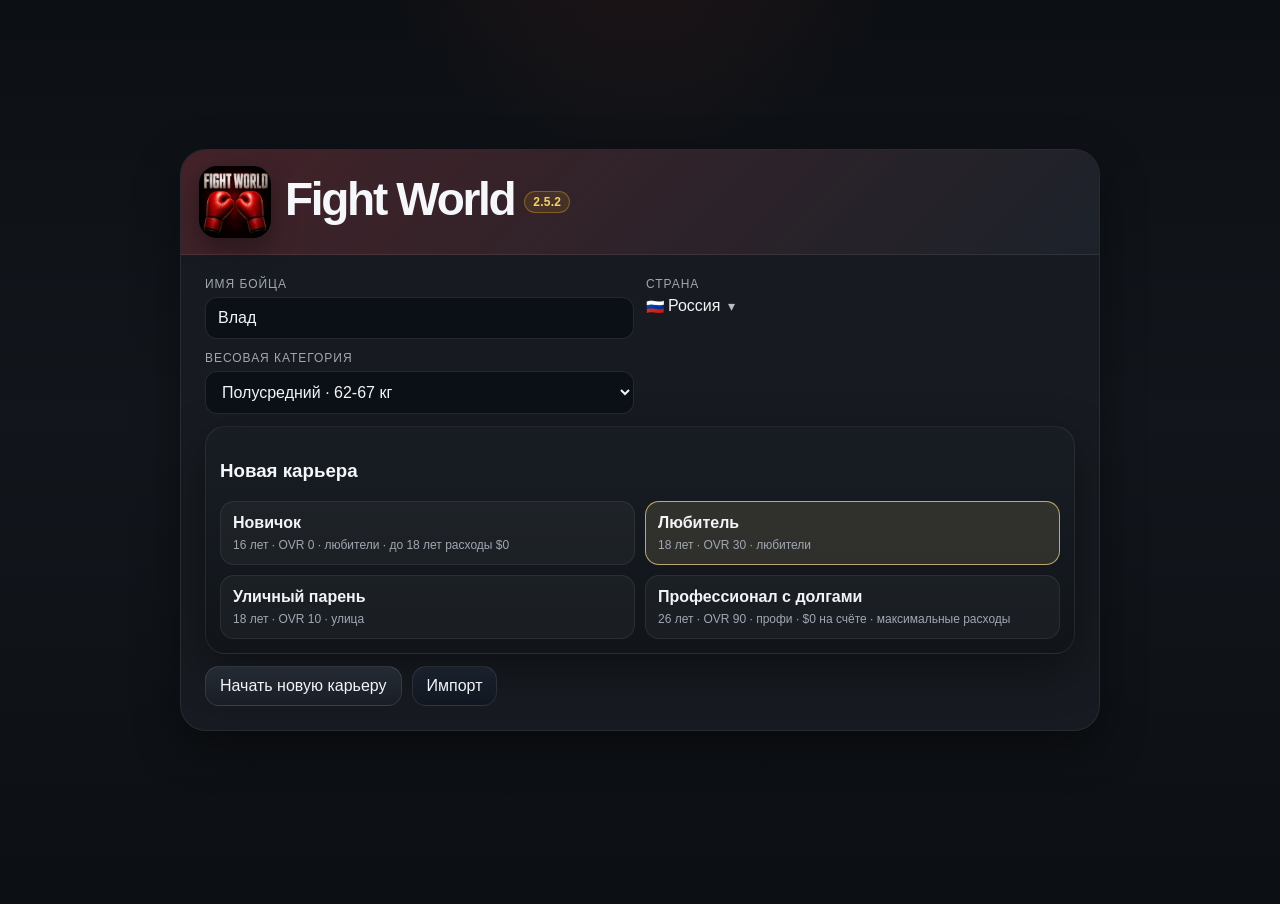
==== index.html @ 577b4380 "Fix mobile fight layout" ====
<!doctype html>
<html lang="ru">
<head>
  <meta charset="utf-8">
  <meta http-equiv="Cache-Control" content="no-store, no-cache, must-revalidate, max-age=0">
  <meta http-equiv="Pragma" content="no-cache">
  <meta http-equiv="Expires" content="0">
  <meta name="viewport" content="width=device-width,initial-scale=1">
  <meta name="theme-color" content="#0c0f13">
  <meta name="apple-mobile-web-app-capable" content="yes">
  <meta name="apple-mobile-web-app-status-bar-style" content="black-translucent">
  <meta name="apple-mobile-web-app-title" content="Fight World">
  <meta name="mobile-web-app-capable" content="yes">
  <title>Fight World</title>
  <link rel="manifest" href="manifest.webmanifest">
  <link rel="apple-touch-icon" href="assets/icons/apple-touch-icon.png">
  <link rel="icon" type="image/png" sizes="192x192" href="assets/icons/icon-192.png">
  <link rel="stylesheet" href="src/styles.css">
</head>
<body class="app-booting">
  <div id="bootSplash" class="boot-splash">
    <div class="boot-card">
      <img class="boot-logo" src="assets/icons/icon-192.png" alt="Fight World">
      <h1>Fight World</h1>
      <div class="muted small">Загрузка карьеры...</div>
    </div>
  </div>
  <main id="app" class="app-shell"></main>

  <script src="src/data/game-data.js"></script>
  <script src="src/core/utils.js"></script>
  <script src="src/core/storage.js"></script>
  <script src="src/core/state.js"></script>
  <script src="src/core/clubs.js"></script>
  <script src="src/core/titles.js"></script>
  <script src="src/core/stories.js"></script>
  <script src="src/core/matchmaking.js"></script>
  <script src="src/core/amateur.js"></script>
  <script src="src/core/world.js"></script>
  <script src="src/core/fight.js"></script>
  <script src="src/ui/render.js"></script>
  <script src="src/app.js"></script>
</body>
</html>
---- src/styles.css ----
:root {
  --bg: #0a0a0b;
  --bg-2: #101113;
  --panel: #17191c;
  --panel-2: #1f2227;
  --panel-3: #262a30;
  --line: #343942;
  --text: #f4f4f5;
  --muted: #9ca3af;
  --red: #cf2525;
  --red-dark: #9f1d1d;
  --gold: #d6a019;
  --green: #20a05a;
  --blue: #3b82f6;
  --shadow: 0 16px 36px rgba(0, 0, 0, 0.34);
  --radius: 16px;
  --radius-lg: 24px;
}

* { box-sizing: border-box; }

html, body {
  min-height: 100%;
  margin: 0;
  padding: 0;
  background: var(--bg);
  color: var(--text);
  font-family: Inter, Arial, Helvetica, sans-serif;
}

body {
  background:
    linear-gradient(180deg, rgba(207, 37, 37, 0.08), transparent 250px),
    radial-gradient(circle at 80% 0%, rgba(214, 160, 25, 0.08), transparent 300px),
    var(--bg);
}

button, input, select { font: inherit; }

button {
  border: 1px solid var(--line);
  background: var(--panel-2);
  color: var(--text);
  border-radius: 12px;
  padding: 10px 14px;
  cursor: pointer;
  transition: 0.14s ease;
}

button:hover {
  background: var(--panel-3);
  border-color: #4b5563;
  transform: translateY(-1px);
}

button.primary {
  background: var(--red);
  border-color: #ef4444;
  color: #fff;
}

button.primary:hover { background: var(--red-dark); }

button.danger {
  background: #3a1717;
  border-color: #692323;
  color: #ffd7d7;
}

button.small-btn {
  padding: 7px 10px;
  font-size: 13px;
  border-radius: 999px;
}

button.active {
  background: var(--red);
  border-color: #ef4444;
  color: #fff;
}

input, select {
  width: 100%;
  border: 1px solid var(--line);
  background: #101214;
  color: var(--text);
  border-radius: 12px;
  padding: 11px 12px;
  outline: none;
}

input:focus, select:focus {
  border-color: rgba(239, 68, 68, 0.72);
  box-shadow: 0 0 0 3px rgba(207, 37, 37, 0.16);
}

.app-shell {
  width: min(1260px, calc(100% - 28px));
  margin: 0 auto;
  padding: 22px 0 36px;
}

.topbar {
  display: flex;
  align-items: center;
  justify-content: space-between;
  gap: 16px;
  margin-bottom: 18px;
}

.brand {
  display: flex;
  align-items: center;
  gap: 14px;
}

.logo {
  width: 54px;
  height: 54px;
  display: grid;
  place-items: center;
  border-radius: 15px;
  background: linear-gradient(135deg, #cf2525, #7f1d1d);
  box-shadow: var(--shadow);
  font-size: 22px;
  font-weight: 900;
  color: #fff;
  letter-spacing: -0.05em;
}

.brand h1 {
  margin: 0;
  font-size: clamp(25px, 3.5vw, 36px);
  letter-spacing: -0.04em;
}

.brand p {
  margin: 4px 0 0;
  color: var(--muted);
  font-size: 13px;
}

.toolbar {
  display: flex;
  align-items: center;
  gap: 10px;
  flex-wrap: wrap;
}

.layout {
  display: grid;
  grid-template-columns: 340px 1fr;
  gap: 18px;
}

.panel {
  background: var(--panel);
  border: 1px solid var(--line);
  border-radius: var(--radius-lg);
  box-shadow: var(--shadow);
  padding: 18px;
}

.panel h2, .panel h3 {
  margin: 0 0 12px;
  letter-spacing: -0.02em;
}

.stack {
  display: flex;
  flex-direction: column;
  gap: 12px;
}

.row {
  display: flex;
  align-items: center;
  gap: 10px;
  flex-wrap: wrap;
}

.grid {
  display: grid;
  gap: 12px;
}

.grid.two { grid-template-columns: repeat(2, minmax(0, 1fr)); }
.grid.three { grid-template-columns: repeat(3, minmax(0, 1fr)); }

.label {
  color: var(--muted);
  font-size: 12px;
  text-transform: uppercase;
  letter-spacing: 0.08em;
  margin-bottom: 6px;
}

.muted { color: var(--muted); }
.small { font-size: 13px; }

.stat-card {
  background: var(--panel-2);
  border: 1px solid var(--line);
  border-radius: var(--radius);
  padding: 14px;
}

.stat-card .value {
  font-size: 24px;
  font-weight: 900;
  letter-spacing: -0.04em;
  margin-top: 4px;
}

.skills {
  background: var(--panel-2);
  border: 1px solid var(--line);
  border-radius: var(--radius);
  padding: 14px;
}

.skill-row {
  display: flex;
  justify-content: space-between;
  gap: 12px;
  padding: 6px 0;
  border-bottom: 1px solid rgba(255, 255, 255, 0.07);
}

.skill-row:last-child { border-bottom: 0; }

.tabs {
  display: flex;
  gap: 8px;
  flex-wrap: wrap;
  margin-bottom: 14px;
}

.feed {
  background: #111315;
  border: 1px solid var(--line);
  border-radius: var(--radius);
  padding: 13px 14px;
  line-height: 1.55;
  margin-bottom: 14px;
}

.content-card {
  background: var(--panel-2);
  border: 1px solid var(--line);
  border-radius: var(--radius);
  padding: 14px;
}

.offer-list, .people-list, .ranking-list {
  display: flex;
  flex-direction: column;
  gap: 12px;
}

.offer {
  display: grid;
  grid-template-columns: 1fr auto;
  gap: 14px;
  align-items: center;
  background: var(--panel-3);
  border: 1px solid var(--line);
  border-radius: var(--radius);
  padding: 14px;
}

.offer-title {
  font-size: 18px;
  font-weight: 900;
  letter-spacing: -0.02em;
  margin-bottom: 4px;
}

.pills {
  display: flex;
  gap: 8px;
  flex-wrap: wrap;
  margin-top: 9px;
}

.pill {
  display: inline-flex;
  align-items: center;
  gap: 6px;
  border: 1px solid #3a4049;
  background: #242931;
  color: #dbe0e7;
  padding: 5px 9px;
  border-radius: 999px;
  font-size: 12px;
  white-space: nowrap;
}

.pill.red {
  background: rgba(207, 37, 37, 0.13);
  border-color: rgba(239, 68, 68, 0.34);
  color: #ffb4b4;
}

.pill.gold {
  background: rgba(214, 160, 25, 0.13);
  border-color: rgba(214, 160, 25, 0.34);
  color: #f3d98d;
}

.pill.green {
  background: rgba(32, 160, 90, 0.13);
  border-color: rgba(32, 160, 90, 0.34);
  color: #a7f3d0;
}

.pill.blue {
  background: rgba(59, 130, 246, 0.13);
  border-color: rgba(59, 130, 246, 0.34);
  color: #bfdbfe;
}

.split-row {
  display: flex;
  justify-content: space-between;
  gap: 12px;
  padding: 12px 0;
  border-bottom: 1px solid var(--line);
}

.split-row:first-child { padding-top: 0; }
.split-row:last-child { border-bottom: 0; padding-bottom: 0; }

.name-line {
  font-weight: 800;
  margin-bottom: 4px;
}

.filters {
  display: flex;
  flex-direction: column;
  gap: 10px;
  margin-bottom: 14px;
}

.filter-group {
  display: flex;
  align-items: center;
  gap: 8px;
  flex-wrap: wrap;
}

.filter-title {
  color: var(--muted);
  font-size: 12px;
  text-transform: uppercase;
  letter-spacing: 0.08em;
  margin-right: 4px;
}

.start-screen {
  min-height: calc(100vh - 48px);
  display: grid;
  place-items: center;
}

.start-card {
  width: min(920px, 100%);
  background: var(--panel);
  border: 1px solid var(--line);
  border-radius: 26px;
  box-shadow: var(--shadow);
  overflow: hidden;
}

.start-head {
  background:
    linear-gradient(135deg, rgba(207, 37, 37, 0.22), transparent),
    var(--panel-2);
  border-bottom: 1px solid var(--line);
  padding: 24px;
}

.start-head h1 {
  margin: 0;
  font-size: clamp(30px, 5vw, 46px);
  letter-spacing: -0.05em;
}

.start-head p {
  margin: 10px 0 0;
  color: var(--muted);
  line-height: 1.6;
  max-width: 720px;
}

.ring-line {
  height: 4px;
  width: 100%;
  margin-top: 16px;
  border-radius: 999px;
  background: linear-gradient(90deg, var(--red), var(--gold), var(--red));
}

.start-body { padding: 22px 24px 24px; }

.footer-note {
  color: var(--muted);
  font-size: 12px;
  line-height: 1.6;
  margin-top: 12px;
}

.modal-backdrop {
  position: fixed;
  inset: 0;
  background: rgba(0, 0, 0, 0.66);
  display: grid;
  place-items: center;
  z-index: 20;
  padding: 18px;
}

.modal {
  width: min(720px, 100%);
  max-height: calc(100vh - 36px);
  overflow: auto;
  background: var(--panel);
  border: 1px solid var(--line);
  border-radius: 24px;
  box-shadow: 0 24px 70px rgba(0, 0, 0, 0.55);
}

.modal-head {
  background: var(--panel-2);
  border-bottom: 1px solid var(--line);
  padding: 18px;
}

.modal-head h2 {
  margin: 0;
  letter-spacing: -0.03em;
}

.modal-body { padding: 18px; }

.modal-actions {
  display: flex;
  justify-content: flex-end;
  gap: 10px;
  padding: 0 18px 18px;
}

.big-result {
  font-size: 30px;
  font-weight: 900;
  letter-spacing: -0.04em;
  margin-bottom: 10px;
}

.big-result.win { color: #86efac; }
.big-result.loss { color: #fca5a5; }
.big-result.draw { color: #f3d98d; }

@media (max-width: 920px) {
  .layout { grid-template-columns: 1fr; }
  .offer { grid-template-columns: 1fr; }
  .topbar { align-items: flex-start; flex-direction: column; }
  .toolbar { width: 100%; }
}

@media (max-width: 560px) {
  .grid.two, .grid.three { grid-template-columns: 1fr; }
  .app-shell { width: min(100% - 18px, 1260px); padding-top: 12px; }
  .brand { align-items: flex-start; }
  .logo { width: 46px; height: 46px; font-size: 18px; }
}


.modal textarea {
  font-family: Consolas, "Courier New", monospace;
  resize: vertical;
}


/* 1.4.2 mobile pass */
html, body { max-width: 100%; overflow-x: hidden; }
* { box-sizing: border-box; }
button, input, select { max-width: 100%; }
@media (max-width: 760px) {
  body { margin: 0; padding: 0; }
  .topbar { position: static; padding: 10px; gap: 8px; flex-direction: column; align-items: stretch; }
  .topbar .toolbar { display: grid; grid-template-columns: 1fr 1fr; gap: 8px; }
  .layout { display: block; padding: 8px; width: 100%; }
  .panel, aside.panel { width: 100%; margin: 0 0 8px 0; padding: 10px; border-radius: 14px; }
  aside.panel .skills { display: none; }
  .grid, .grid.two, .grid.three { display: grid; grid-template-columns: 1fr !important; gap: 8px; }
  .content-card, .stat-card, .offer { padding: 10px; border-radius: 12px; max-width: 100%; }
  .tabs { display: flex; gap: 6px; overflow-x: auto; padding-bottom: 6px; scrollbar-width: thin; }
  .tabs button { flex: 0 0 auto; padding: 8px 10px; font-size: 13px; }
  .split-row { align-items: flex-start; gap: 8px; overflow-wrap: anywhere; }
  .split-row > span:last-child, .split-row > strong:last-child { text-align: right; max-width: 50%; overflow-wrap: anywhere; }
  .row, .filters, .pills { gap: 6px; flex-wrap: wrap; }
  .small-btn, button { min-height: 34px; }
  .offer-list { gap: 8px; }
  .offer { display: block; }
  .offer .primary { width: 100%; margin-top: 8px; }
  .modal-backdrop { padding: 8px; align-items: flex-start; overflow-y: auto; }
  .modal { width: 100%; max-width: 100%; max-height: calc(100vh - 16px); overflow-y: auto; border-radius: 14px; }
  .modal-body { padding: 10px; }
  .modal-head, .modal-actions { padding: 10px; }
  .brand h1 { font-size: 20px; }
  .value { font-size: 22px; }
  .ranking-list .split-row, .tournament-row { display: block; }
  .ranking-list .split-row > span, .tournament-row > span { display: block; margin-top: 8px; max-width: 100%; text-align: left; }
}

.club-level-line { display:flex; flex-wrap:nowrap; gap:6px; overflow-x:auto; padding-bottom:4px; }
.club-level-line .small-btn { flex:0 0 auto; padding:7px 9px; white-space:nowrap; }
@media (max-width: 700px) {
  .club-level-line { margin-left:-2px; margin-right:-2px; }
  .club-level-line .small-btn { font-size:12px; padding:7px 8px; }
}


/* 1.4.4 compact mobile shell */
.compact-topbar {
  align-items: stretch;
  padding: 8px 10px;
  border: 1px solid var(--line);
  border-radius: 14px;
  background: rgba(23,25,28,0.95);
  margin-bottom: 10px;
}

.compact-line {
  flex: 1;
  min-width: 0;
  white-space: nowrap;
  overflow: hidden;
  text-overflow: ellipsis;
  color: var(--text);
  font-size: 13px;
  line-height: 34px;
}

.compact-toolbar {
  display: flex;
  flex-wrap: nowrap;
  gap: 6px;
}

.compact-toolbar button {
  white-space: nowrap;
  padding: 8px 10px;
}

.single-layout {
  grid-template-columns: 1fr !important;
}

.club-filter-row {
  display: flex;
  gap: 6px;
  flex-wrap: nowrap;
  overflow-x: auto;
  padding: 8px 0;
}

.mobile-toggle {
  display: none;
  float: right;
  margin-left: 8px;
  padding: 4px 8px;
}

@media (max-width: 720px) {
  .app-shell {
    width: 100%;
    padding: 6px 6px 20px;
  }

  .topbar.compact-topbar {
    position: sticky;
    top: 0;
    z-index: 15;
    display: block;
    border-radius: 10px;
  }

  .compact-line {
    display: block;
    line-height: 22px;
    font-size: 12px;
    margin-bottom: 6px;
  }

  .compact-toolbar {
    display: grid;
    grid-template-columns: 1fr 1fr 1fr;
  }

  .compact-toolbar button {
    padding: 7px 4px;
    font-size: 12px;
    border-radius: 9px;
  }

  .layout, .single-layout {
    display: block !important;
  }

  .panel {
    padding: 8px;
    border-radius: 10px;
  }

  .tabs {
    gap: 5px;
    overflow-x: auto;
    flex-wrap: nowrap;
    padding-bottom: 5px;
  }

  .tabs button {
    flex: 0 0 auto;
    padding: 7px 9px;
    font-size: 12px;
  }

  .feed {
    padding: 7px 9px;
    font-size: 12px;
    margin: 8px 0;
  }

  .grid.two, .grid.three, .grid {
    grid-template-columns: 1fr !important;
    gap: 8px;
  }

  .content-card {
    padding: 9px;
    border-radius: 10px;
    margin-bottom: 8px;
  }

  .content-card h3 {
    font-size: 15px;
    margin: 0;
  }

  .mobile-toggle {
    display: inline-block;
  }

  .content-card.mobile-collapsed > :not(h3) {
    display: none !important;
  }

  .split-row {
    gap: 8px;
    align-items: flex-start;
  }

  .split-row > span, .split-row > strong, .muted.small {
    min-width: 0;
    overflow-wrap: anywhere;
  }

  .offer {
    display: block;
    padding: 10px;
  }

  .offer .primary {
    width: 100%;
    margin-top: 8px;
  }

  .pills, .row {
    gap: 5px;
  }

  .pill, button.small-btn {
    font-size: 11px;
    padding: 5px 7px;
  }

  .modal {
    width: calc(100vw - 12px);
    max-width: calc(100vw - 12px);
    max-height: calc(100vh - 20px);
    overflow-y: auto;
    border-radius: 12px;
  }

  .modal-body {
    padding: 10px;
  }

  body {
    overflow-x: hidden;
  }
}


.top-pills {
  display: flex;
  flex-wrap: wrap;
  gap: 6px;
  align-items: center;
  min-width: 0;
  flex: 1;
}

@media (max-width: 720px) {
  .top-pills {
    flex-wrap: nowrap;
    overflow-x: auto;
    padding-bottom: 4px;
  }

  .top-pills .pill {
    flex: 0 0 auto;
  }
}

/* 1.8.1 interactive ring fight */
.fight-modal {
  max-width: 980px;
}

.fight-layout {
  display: grid;
  grid-template-columns: minmax(280px, 390px) 1fr;
  gap: 16px;
  align-items: start;
}

.ring-grid {
  display: grid;
  grid-template-columns: repeat(5, 1fr);
  gap: 6px;
  padding: 12px;
  border: 1px solid var(--line);
  border-radius: 16px;
  background: radial-gradient(circle at center, rgba(160,110,45,.18), rgba(20,22,26,.95));
}

.ring-cell {
  aspect-ratio: 1 / 1;
  border: 1px solid rgba(255,255,255,.10);
  border-radius: 12px;
  display: grid;
  place-items: center;
  font-size: 11px;
  color: var(--muted);
  background: rgba(255,255,255,.03);
}

.player-cell,
.opponent-cell {
  border-radius: 999px;
  font-weight: 800;
  color: #fff;
}

.player-cell {
  background: rgba(57, 160, 255, .78);
  box-shadow: 0 0 0 3px rgba(57,160,255,.18);
}

.opponent-cell {
  background: rgba(230, 61, 61, .80);
  box-shadow: 0 0 0 3px rgba(230,61,61,.18);
}

.fight-controls {
  display: grid;
  grid-template-columns: repeat(2, minmax(0, 1fr));
  gap: 8px;
  margin-top: 12px;
}

.move-pad {
  grid-column: 1 / -1;
  display: grid;
  grid-template-columns: repeat(4, minmax(0, 1fr));
  gap: 8px;
}

.fight-meter {
  display: grid;
  grid-template-columns: 70px 1fr 72px;
  gap: 8px;
  align-items: center;
  margin: 7px 0;
  font-size: 12px;
}

.fight-meter div {
  height: 9px;
  border-radius: 999px;
  overflow: hidden;
  background: rgba(255,255,255,.08);
}

.fight-meter i {
  display: block;
  height: 100%;
  border-radius: 999px;
  background: linear-gradient(90deg, #e23d3d, #f0b24a);
}

.fight-log {
  max-height: 260px;
  overflow-y: auto;
  margin-top: 12px;
  padding: 10px;
  border: 1px solid var(--line);
  border-radius: 12px;
  background: rgba(0,0,0,.18);
  font-size: 12px;
  line-height: 1.45;
}

@media (max-width: 720px) {
  .fight-layout {
    grid-template-columns: 1fr;
  }

  .fight-controls {
    grid-template-columns: 1fr;
  }

  .move-pad {
    grid-template-columns: repeat(4, 1fr);
  }

  .fight-meter {
    grid-template-columns: 62px 1fr 58px;
  }
}


/* 1.8.2 ring combat hotfix */
.compact-offers {
  display: grid;
  gap: 6px;
}

.compact-offer {
  display: flex;
  align-items: center;
  justify-content: space-between;
  gap: 8px;
  padding: 7px 9px;
  min-height: 38px;
}

.compact-fight-info {
  display: flex;
  align-items: center;
  flex-wrap: wrap;
  gap: 5px;
  min-width: 0;
}

.compact-fight-info .pill,
.compact-fight-info .small-btn {
  padding: 4px 7px;
  font-size: 12px;
}

.fight-window-body {
  background: #070708;
  overflow-x: hidden;
}

.detached-fight {
  width: min(1120px, calc(100vw - 18px));
  max-width: min(1120px, calc(100vw - 18px));
  margin: 8px auto;
}

.ring-grid {
  background:
    linear-gradient(rgba(10, 10, 11, 0.16), rgba(10, 10, 11, 0.16)),
    url("../ring_top_view.png") center/cover no-repeat;
  border: 2px solid rgba(214, 160, 25, 0.35);
  box-shadow: inset 0 0 0 999px rgba(0,0,0,0.14);
}

.fight-controls button small {
  display: block;
  margin-top: 4px;
  color: var(--muted);
  font-size: 10px;
  line-height: 1.15;
}

.fight-controls button:disabled {
  opacity: 0.42;
  cursor: not-allowed;
  transform: none;
}

.big-result.win {
  color: #22c55e;
  border-color: rgba(34, 197, 94, 0.4);
  background: rgba(34, 197, 94, 0.09);
}

@media (max-width: 720px) {
  .compact-offer {
    display: block;
  }
  .compact-offer > button {
    width: 100%;
    margin-top: 6px;
  }
}


/* 1.8.3 fullscreen ring UI */
.fight-fullscreen-backdrop {
  position: fixed;
  inset: 0;
  z-index: 9999;
  align-items: stretch;
  justify-content: center;
  padding: 10px;
  background: rgba(0, 0, 0, 0.92);
}

.fight-fullscreen-modal {
  width: min(1220px, calc(100vw - 20px));
  max-width: min(1220px, calc(100vw - 20px));
  height: calc(100vh - 20px);
  max-height: calc(100vh - 20px);
  margin: 0 auto;
  overflow-y: auto;
  border-radius: 16px;
}

.hp-meter i {
  background: var(--red) !important;
}

.stamina-meter i {
  background: var(--blue) !important;
}

.punch-action-btn {
  position: relative;
  min-height: 64px;
  padding: 17px 10px 14px;
  overflow: hidden;
}

.punch-action-btn .punch-title {
  display: block;
  text-align: center;
  font-weight: 800;
  line-height: 1.1;
}

.punch-damage,
.punch-chance,
.punch-stamina {
  position: absolute;
  font-size: 12px;
  font-weight: 900;
  line-height: 1;
}

.punch-damage {
  top: 6px;
  left: 7px;
  color: var(--red);
}

.punch-chance {
  top: 6px;
  right: 7px;
  color: var(--gold);
}

.punch-stamina {
  bottom: 6px;
  left: 7px;
  color: var(--blue);
}

.fight-controls button small {
  display: none !important;
}

@media (max-width: 720px) {
  .fight-fullscreen-backdrop {
    padding: 4px;
  }

  .fight-fullscreen-modal {
    width: calc(100vw - 8px);
    height: calc(100vh - 8px);
    max-height: calc(100vh - 8px);
    border-radius: 10px;
  }

  .punch-action-btn {
    min-height: 58px;
  }
}


/* 1.8.5 mobile compact pass */
.mobile-toggle {
  display: none !important;
}

.content-card.mobile-collapsed > :not(h3) {
  display: block !important;
}

@media (max-width: 720px) {
  html, body {
    overflow-x: hidden !important;
  }

  .app-shell {
    width: 100%;
    max-width: 100vw;
    padding: 4px 4px 12px;
  }

  .topbar.compact-topbar {
    position: sticky;
    top: 0;
    z-index: 30;
    display: grid;
    grid-template-columns: 1fr;
    gap: 4px;
    padding: 5px;
    margin-bottom: 5px;
    border-radius: 9px;
  }

  .top-pills {
    display: flex !important;
    flex-wrap: wrap !important;
    overflow: visible !important;
    gap: 3px;
    padding: 0;
  }

  .top-pills .pill {
    flex: 0 1 auto !important;
    font-size: 10px;
    line-height: 1;
    padding: 4px 5px;
    border-radius: 999px;
    max-width: 46vw;
    overflow: hidden;
    text-overflow: ellipsis;
    white-space: nowrap;
  }

  .compact-toolbar {
    display: grid;
    grid-template-columns: repeat(3, 1fr);
    gap: 3px;
  }

  .compact-toolbar button {
    min-width: 0;
    padding: 6px 3px;
    font-size: 10px;
    border-radius: 8px;
  }

  .panel {
    padding: 5px;
    border-radius: 9px;
  }

  .tabs {
    display: grid;
    grid-template-columns: repeat(4, minmax(0, 1fr));
    gap: 3px;
    overflow: visible;
    padding: 0;
    margin-bottom: 5px;
  }

  .tabs button {
    min-width: 0;
    padding: 6px 2px;
    font-size: 10px;
    border-radius: 8px;
    white-space: nowrap;
    overflow: hidden;
    text-overflow: ellipsis;
  }

  .feed {
    padding: 5px 6px;
    font-size: 10px;
    margin: 5px 0;
    border-radius: 8px;
  }

  .grid,
  .grid.two,
  .grid.three {
    display: grid;
    grid-template-columns: 1fr !important;
    gap: 5px;
  }

  .content-card,
  .stat-card {
    padding: 6px;
    margin-bottom: 5px;
    border-radius: 9px;
  }

  .content-card h3,
  .stat-card h3 {
    font-size: 13px;
    margin: 0 0 5px;
  }

  .split-row {
    gap: 5px;
    padding: 4px 0;
    font-size: 11px;
  }

  .muted.small,
  .label {
    font-size: 10px;
  }

  .pills,
  .row,
  .club-filter-row {
    gap: 3px;
    flex-wrap: wrap;
    overflow: visible;
  }

  .pill,
  button.small-btn {
    font-size: 10px;
    padding: 4px 5px;
    border-radius: 999px;
  }

  .compact-offer {
    display: grid;
    grid-template-columns: 1fr auto;
    align-items: center;
    gap: 4px;
    min-height: 0;
    padding: 5px;
  }

  .compact-fight-info {
    gap: 3px;
  }

  .compact-fight-info .pill,
  .compact-fight-info .small-btn {
    font-size: 9px;
    padding: 3px 4px;
  }

  .compact-offer > button {
    width: auto;
    margin: 0;
    padding: 6px 7px;
    font-size: 10px;
  }

  .modal {
    width: calc(100vw - 8px);
    max-width: calc(100vw - 8px);
    max-height: calc(100vh - 8px);
    border-radius: 10px;
  }

  .modal-body {
    padding: 6px;
  }

  .fight-fullscreen-backdrop {
    padding: 3px;
  }

  .fight-fullscreen-modal {
    width: calc(100vw - 6px);
    height: calc(100vh - 6px);
    max-height: calc(100vh - 6px);
    border-radius: 8px;
  }

  .fight-layout {
    display: grid;
    grid-template-columns: 1fr;
    gap: 6px;
  }

  .ring-grid {
    gap: 3px;
    padding: 5px;
    border-radius: 10px;
  }

  .ring-cell {
    border-radius: 7px;
    font-size: 9px;
  }

  .fight-controls {
    gap: 4px;
    grid-template-columns: repeat(2, minmax(0, 1fr));
  }

  .punch-action-btn {
    min-height: 48px;
    padding: 14px 6px 11px;
  }

  .punch-action-btn .punch-title {
    font-size: 10px;
  }

  .punch-damage,
  .punch-chance,
  .punch-stamina {
    font-size: 10px;
  }

  .fight-side h3 {
    font-size: 12px;
    margin: 4px 0;
  }

  .fight-meter {
    grid-template-columns: 52px 1fr 36px;
    gap: 4px;
    font-size: 10px;
  }

  .fight-log {
    max-height: 105px;
    font-size: 10px;
    padding: 5px;
  }
}


/* 1.8.6 favorites and overlay fixes */
.modal-backdrop {
  z-index: 12000 !important;
}

.fight-fullscreen-backdrop {
  z-index: 13000 !important;
}

.topbar.compact-topbar {
  z-index: 5;
}

.favorite-btn {
  border-color: rgba(243, 217, 141, 0.35);
}

.favorite-btn.active {
  color: #f3d98d;
  background: rgba(243, 217, 141, 0.12);
  border-color: rgba(243, 217, 141, 0.55);
}

.favorites-card {
  border-color: rgba(243, 217, 141, 0.22);
}

.favorite-list {
  display: grid;
  gap: 4px;
}

.favorite-row {
  padding: 5px 0;
}

.ring-grid {
  background-image:
    linear-gradient(rgba(8, 8, 10, 0.06), rgba(8, 8, 10, 0.06)),
    url("../ring_top_view.png"),
    url("ring_top_view.png") !important;
  background-position: center, center, center !important;
  background-size: cover, cover, cover !important;
  background-repeat: no-repeat, no-repeat, no-repeat !important;
  background-color: #17120d;
  box-shadow: inset 0 0 0 999px rgba(0,0,0,0.05) !important;
}

.ring-cell {
  background: rgba(0, 0, 0, 0.16);
}

@media (max-width: 720px) {
  .topbar.compact-topbar {
    z-index: 5 !important;
  }

  .modal-backdrop {
    z-index: 12000 !important;
  }

  .fight-fullscreen-backdrop {
    z-index: 13000 !important;
  }

  .favorites-card {
    padding: 5px;
  }

  .favorite-row {
    display: grid;
    grid-template-columns: 1fr auto;
    align-items: center;
  }
}


/* 1.8.7 favorites tab and ring asset fix */
.favorite-tab-list {
  display: grid;
  gap: 6px;
}

.favorite-tab-row {
  border-color: rgba(243, 217, 141, 0.18);
}

.ring-grid {
  background-image:
    linear-gradient(rgba(8, 8, 10, 0.02), rgba(8, 8, 10, 0.02)),
    url("../ring_top_view.png"),
    url("../../ring_top_view.png"),
    url("ring_top_view.png") !important;
  background-position: center, center, center, center !important;
  background-size: cover, cover, cover, cover !important;
  background-repeat: no-repeat, no-repeat, no-repeat, no-repeat !important;
}


/* 1.9.4 career archetypes and pro contracts */
.archetype-grid {
  display: grid;
  grid-template-columns: repeat(2, minmax(0, 1fr));
  gap: 10px;
}

.archetype-card {
  display: grid;
  gap: 6px;
  padding: 12px;
  border: 1px solid var(--line);
  border-radius: 14px;
  background: rgba(255,255,255,0.035);
  cursor: pointer;
}

.archetype-card input {
  display: none;
}

.archetype-card:has(input:checked),
.archetype-card.selected {
  border-color: rgba(243, 217, 141, 0.55);
  background: rgba(243, 217, 141, 0.1);
}

.archetype-card strong {
  color: var(--text);
  font-size: 16px;
}

.archetype-card span {
  color: var(--muted);
  font-size: 12px;
}

@media (max-width: 720px) {
  .archetype-grid {
    grid-template-columns: 1fr;
    gap: 6px;
  }

  .archetype-card {
    padding: 8px;
    border-radius: 10px;
  }

  .archetype-card strong {
    font-size: 13px;
  }

  .archetype-card span {
    font-size: 10px;
  }
}


/* 1.9.5 path visibility / ring / archetype fixes */
.archetype-card.selected {
  border-color: var(--line) !important;
  background: rgba(255,255,255,0.035) !important;
}

.archetype-card:has(input:checked) {
  border-color: rgba(243, 217, 141, 0.72) !important;
  background: rgba(243, 217, 141, 0.12) !important;
}

.ring-grid {
  background-image:
    linear-gradient(rgba(255,255,255,0.10), rgba(255,255,255,0.10)),
    url("../ring_top_view.png"),
    url("../../ring_top_view.png"),
    url("ring_top_view.png") !important;
  background-color: #f8f8f2 !important;
  box-shadow: inset 0 0 0 999px rgba(255,255,255,0.10) !important;
  border-color: rgba(20,20,20,0.25) !important;
}

.ring-cell {
  background: rgba(255,255,255,0.24) !important;
  border-color: rgba(0,0,0,0.16) !important;
  color: #191919 !important;
}

.player-cell {
  background: #2563eb !important;
  color: #ffffff !important;
  box-shadow: 0 0 0 3px rgba(37,99,235,.25) !important;
}

.opponent-cell {
  background: #dc2626 !important;
  color: #ffffff !important;
  box-shadow: 0 0 0 3px rgba(220,38,38,.25) !important;
}


/* 2.0.0 world scale and flags */
.flag-icon {
  width: 1.18em;
  height: 0.82em;
  object-fit: cover;
  border-radius: 2px;
  border: 1px solid rgba(255,255,255,.22);
  box-shadow: 0 1px 2px rgba(0,0,0,.25);
  vertical-align: -0.12em;
  flex: 0 0 auto;
}

.country-label {
  display: inline-flex;
  align-items: center;
  gap: 0.35em;
  white-space: nowrap;
}

.flag-pill {
  display: inline-flex;
  align-items: center;
}

.country-grid {
  display: grid;
  grid-template-columns: repeat(auto-fill, minmax(170px, 1fr));
  gap: 6px;
  max-height: min(62vh, 620px);
  overflow: auto;
  padding-right: 4px;
}

.country-choice {
  display: flex;
  justify-content: space-between;
  align-items: center;
  gap: 6px;
}

.profile-actions-card .row button {
  min-width: 132px;
}

@media (max-width: 720px) {
  .country-grid {
    grid-template-columns: 1fr;
    max-height: 65vh;
  }
  .country-choice {
    font-size: 10px;
    padding: 6px 7px;
  }
  .profile-actions-card .row {
    display: grid;
    grid-template-columns: repeat(3, 1fr);
  }
  .profile-actions-card .row button {
    min-width: 0;
    width: 100%;
  }
}


/* 2.0.1 real flags / compact country dropdowns */
.flag-icon {
  width: 1.77em !important;
  height: 1.23em !important;
  border-radius: 3px;
}

.country-dropdown {
  position: relative;
  display: inline-block;
  max-width: 100%;
}

.country-summary {
  list-style: none;
  display: inline-flex !important;
  align-items: center;
  gap: 8px;
}

.country-summary::-webkit-details-marker {
  display: none;
}

.country-summary::after {
  content: "▾";
  opacity: .75;
  font-size: .85em;
}

.country-dropdown-menu {
  position: absolute;
  z-index: 20000;
  left: 0;
  top: calc(100% + 6px);
  width: min(360px, 86vw);
  max-height: 360px;
  overflow: auto;
  display: grid;
  gap: 4px;
  padding: 8px;
  border: 1px solid var(--line);
  border-radius: 14px;
  background: rgba(19, 22, 28, .98);
  box-shadow: 0 18px 50px rgba(0,0,0,.45);
}

.country-dropdown-menu .country-choice {
  justify-content: flex-start;
  width: 100%;
  text-align: left;
}

.compact-country-filter {
  overflow: visible;
}

.start-country-dropdown .country-dropdown-menu {
  width: min(420px, 88vw);
}

@media (max-width: 720px) {
  .flag-icon {
    width: 1.55em !important;
    height: 1.08em !important;
  }
  .country-dropdown-menu {
    max-height: 58vh;
  }
}


/* 2.0.3 compact UI pass */
.world-grid .content-card,
.team-card {
  min-width: 0;
}

.team-selector-row {
  display: flex;
  align-items: center;
  gap: 8px;
  flex-wrap: wrap;
}

.news-row {
  align-items: flex-start;
}

.compact-offer,
.tournament-row,
.ranking-row {
  gap: 8px;
}

.fight-preview-modal .stat-card {
  min-height: 92px;
}

@media (min-width: 980px) {
  .layout.single-layout {
    max-width: 1180px;
    margin: 0 auto;
  }

  .grid.two {
    grid-template-columns: repeat(2, minmax(0, 1fr));
    gap: 12px;
  }

  .content-card {
    padding: 14px;
  }

  .tabs {
    gap: 6px;
  }
}

@media (max-width: 720px) {
  .topbar.compact-topbar {
    position: sticky;
    top: 0;
    z-index: 80;
    padding: 8px;
  }

  .top-pills {
    display: grid;
    grid-template-columns: repeat(2, minmax(0, 1fr));
    gap: 4px;
  }

  .top-pills .pill {
    justify-content: center;
    min-width: 0;
    font-size: 10px;
    padding: 5px 6px;
  }

  .tabs {
    display: grid;
    grid-template-columns: repeat(3, minmax(0, 1fr));
    gap: 5px;
  }

  .tabs button {
    min-width: 0;
    padding: 7px 5px;
    font-size: 11px;
  }

  .panel,
  .content-card {
    padding: 10px;
    border-radius: 14px;
  }

  .grid.two,
  .world-grid {
    display: grid;
    grid-template-columns: 1fr;
    gap: 8px;
  }

  .split-row {
    gap: 8px;
    padding: 7px 0;
  }

  .compact-fight-info,
  .pills,
  .row,
  .team-selector-row {
    gap: 5px;
  }

  .compact-fight-info .pill,
  .pills .pill,
  .small-btn {
    font-size: 10px;
    padding: 5px 7px;
  }

  .modal {
    width: min(96vw, 720px);
    max-height: 92vh;
    overflow: auto;
    border-radius: 16px;
  }

  .modal-body {
    padding: 10px;
  }

  .modal-actions {
    gap: 6px;
    padding: 10px;
  }

  .country-dropdown-menu {
    max-height: 54vh;
  }
}


/* 2.0.4 availability/foreigners/performance UI polish */
.fighter-country-route {
  display: inline-flex;
  align-items: center;
  gap: 0.28em;
  white-space: nowrap;
}

.country-arrow {
  opacity: .65;
  font-size: .9em;
}

.tournament-row {
  display: grid !important;
  grid-template-columns: minmax(0, 1fr) auto;
  align-items: center;
  gap: 10px;
}

.tournament-row .name-line {
  white-space: nowrap;
  overflow: hidden;
  text-overflow: ellipsis;
}

.tournament-row .muted.small {
  white-space: nowrap;
  overflow: hidden;
  text-overflow: ellipsis;
}

.compact-notice-modal .modal-body {
  padding-bottom: 6px;
}

@media (max-width: 720px) {
  .tournament-row {
    grid-template-columns: minmax(0, 1fr) auto;
    padding: 7px 0;
  }

  .tournament-row .muted.small {
    font-size: 10px;
    max-width: 100%;
  }

  .tournament-row .small-btn,
  .tournament-row .pill {
    white-space: nowrap;
    padding: 5px 7px;
  }

  .fighter-country-route .country-label span:not(.country-arrow) {
    display: none;
  }

  .fighter-country-route {
    gap: 0.18em;
  }
}


/* 2.2.0 career systems UI */
.news-row-card {
  border-bottom: 1px solid var(--line);
  padding: 8px 0;
}

.news-row-card:last-child {
  border-bottom: 0;
}

.news-profile-row {
  margin-top: 6px;
  gap: 6px;
}

.pill.green {
  border-color: rgba(63, 185, 80, .45);
  color: #7ee787;
  background: rgba(46, 160, 67, .14);
}

@media (max-width: 720px) {
  .news-profile-row {
    display: flex;
    flex-wrap: wrap;
  }
}


/* 2.2.2 persistent save menu */
.continue-card {
  border-color: rgba(63, 185, 80, .35);
  background: linear-gradient(180deg, rgba(46, 160, 67, .12), rgba(255,255,255,.025));
  margin-bottom: 14px;
}

.continue-card .split-row {
  padding: 6px 0;
}


.inline-link-btn,
.pill-link {
  border: 1px solid rgba(255,255,255,.14);
  background: rgba(255,255,255,.05);
  color: #f5f7fb;
  border-radius: 999px;
  padding: 2px 10px;
  font: inherit;
  cursor: pointer;
}
.inline-link-btn:hover,
.pill-link:hover {
  border-color: rgba(229, 62, 62, .55);
  background: rgba(229, 62, 62, .16);
}
.inline-link-btn {
  display: inline-flex;
  align-items: center;
  margin: 0 2px;
}
.news-inline-text, .history-text {
  line-height: 1.55;
}
.topbar-brand {
  display: flex;
  align-items: center;
  justify-content: center;
}
.topbar-logo {
  width: 42px;
  height: 42px;
  border-radius: 12px;
  box-shadow: 0 8px 18px rgba(0,0,0,.32);
}
.start-logo {
  width: 72px;
  height: 72px;
  border-radius: 18px;
  box-shadow: 0 10px 26px rgba(0,0,0,.34);
}
.continue-card {
  border-color: rgba(63, 185, 80, .35);
  background: linear-gradient(180deg, rgba(46, 160, 67, .12), rgba(255,255,255,.025));
  margin-bottom: 14px;
}
@media (max-width: 760px) {
  .topbar.compact-topbar {
    grid-template-columns: 44px 1fr;
    gap: 10px;
  }
  .topbar.compact-topbar .compact-toolbar {
    grid-column: 1 / -1;
  }
  .start-logo {
    width: 60px;
    height: 60px;
  }
}


/* 2.2.5 mobile + boot polish */
body.app-booting { overflow: hidden; }

.boot-splash {
  position: fixed;
  inset: 0;
  z-index: 4000;
  display: flex;
  align-items: center;
  justify-content: center;
  padding: 24px;
  background:
    radial-gradient(circle at top, rgba(207, 37, 37, 0.18), transparent 36%),
    linear-gradient(180deg, rgba(10, 10, 11, 0.96), rgba(10, 10, 11, 0.99)),
    var(--bg);
  transition: opacity 0.24s ease;
}

.boot-splash.hidden {
  opacity: 0;
  pointer-events: none;
}

.boot-card {
  width: min(360px, 100%);
  padding: 28px 22px;
  border-radius: 28px;
  border: 1px solid rgba(207, 37, 37, 0.26);
  background: linear-gradient(180deg, rgba(23,25,28,0.98), rgba(14,15,18,0.98));
  box-shadow: 0 28px 60px rgba(0, 0, 0, 0.5);
  text-align: center;
}

.boot-card h1 {
  margin: 14px 0 10px;
  font-size: clamp(34px, 7vw, 48px);
  letter-spacing: -0.05em;
}

.boot-logo {
  width: 118px;
  height: 118px;
  object-fit: contain;
  border-radius: 26px;
  box-shadow: 0 16px 36px rgba(0, 0, 0, 0.45);
}

.start-logo, .topbar-logo {
  object-fit: contain;
}

.start-head .brand h1 {
  margin-bottom: 6px;
}

.topbar-brand {
  display: flex;
  align-items: center;
  justify-content: center;
}

.topbar-logo {
  width: 58px;
  height: 58px;
  border-radius: 18px;
  box-shadow: var(--shadow);
}

.top-pills {
  display: flex;
  flex-wrap: wrap;
  gap: 8px;
  flex: 1;
  min-width: 0;
}

.pill, .pill-link {
  display: inline-flex;
  align-items: center;
  justify-content: center;
  gap: 6px;
  min-height: 32px;
  white-space: nowrap;
}

.main-panel {
  display: flex;
  flex-direction: column;
  min-height: calc(100dvh - 138px);
  overflow: hidden;
}

.tab-scroll-area {
  display: flex;
  flex-direction: column;
  gap: 10px;
  min-height: 0;
  overflow: auto;
  padding-right: 4px;
}

.single-layout {
  display: block;
}

.feed {
  flex: 0 0 auto;
}

@media (max-width: 760px) {
  html, body {
    height: 100%;
    overflow: hidden;
  }

  .app-shell {
    width: 100%;
    min-height: 100dvh;
    padding: 8px 8px 10px;
  }

  .topbar.compact-topbar {
    gap: 8px;
    margin-bottom: 8px;
    align-items: stretch;
  }

  .topbar-brand {
    flex: 0 0 44px;
    align-self: flex-start;
  }

  .topbar-logo {
    width: 44px;
    height: 44px;
    border-radius: 14px;
  }

  .top-pills {
    display: grid;
    grid-template-columns: repeat(2, minmax(0, 1fr));
    gap: 6px;
    width: 100%;
  }

  .pill, .pill-link {
    width: 100%;
    min-width: 0;
    min-height: 30px;
    padding: 6px 8px;
    font-size: 12px;
    line-height: 1.15;
    overflow: hidden;
    text-overflow: ellipsis;
  }

  .compact-toolbar {
    display: grid;
    grid-template-columns: repeat(2, minmax(0, 1fr));
    gap: 6px;
    width: 100%;
  }

  .compact-toolbar button {
    width: 100%;
    padding: 8px 8px;
    font-size: 13px;
  }

  .main-panel {
    min-height: calc(100dvh - 162px);
    padding: 10px;
    border-radius: 16px;
  }

  .tab-scroll-area {
    gap: 8px;
    padding-right: 0;
  }

  .tabs {
    display: flex;
    gap: 6px;
    overflow-x: auto;
    padding-bottom: 6px;
    margin-bottom: 6px;
    scrollbar-width: thin;
  }

  .tabs button {
    flex: 0 0 auto;
    min-width: 90px;
    padding: 8px 10px;
    font-size: 12px;
  }

  .grid.two, .grid.three {
    grid-template-columns: 1fr !important;
  }

  .panel, .content-card, .stat-card, .skills, .offer, .modal {
    padding: 10px;
    border-radius: 14px;
  }

  .split-row {
    gap: 8px;
    align-items: flex-start;
  }

  .split-row > strong, .split-row > span:last-child {
    max-width: 48%;
    text-align: right;
  }

  .offer.compact-offer, .favorite-tab-row, .favorite-row {
    display: flex;
    flex-direction: column;
    align-items: stretch;
    gap: 8px;
  }

  .compact-fight-info {
    display: flex;
    flex-wrap: wrap;
    gap: 6px;
  }

  .offer.compact-offer > button,
  .favorite-tab-row > button {
    width: 100%;
  }

  .club-filter-row {
    display: grid;
    grid-template-columns: repeat(4, minmax(0, 1fr));
    gap: 6px;
  }

  .club-filter-row .small-btn {
    width: 100%;
    padding-inline: 4px;
  }

  .row {
    gap: 6px;
  }

  .profile-actions-card .row {
    display: grid;
    grid-template-columns: 1fr;
  }

  .country-dropdown-menu {
    max-height: 54dvh;
  }

  .modal-backdrop {
    padding: 10px 8px;
  }

  .modal {
    width: min(100%, calc(100vw - 16px));
    max-height: calc(100dvh - 18px);
    overflow: auto;
  }

  .start-screen {
    min-height: 100dvh;
    padding: 10px 0;
  }

  .start-card {
    width: 100%;
    padding: 12px;
    border-radius: 18px;
  }

  .start-head .brand {
    align-items: flex-start;
  }

  .start-logo {
    width: 64px;
    height: 64px;
    border-radius: 16px;
  }

  .start-body .row button {
    width: 100%;
  }

  .archetype-grid {
    grid-template-columns: 1fr !important;
  }
}


/* 2.2.6 update notification */
.update-notice {
  position: fixed;
  left: 50%;
  bottom: calc(18px + env(safe-area-inset-bottom, 0px));
  z-index: 5000;
  width: min(560px, calc(100vw - 24px));
  transform: translateX(-50%);
  display: flex;
  align-items: center;
  gap: 10px;
  padding: 12px;
  border-radius: 18px;
  border: 1px solid rgba(207, 37, 37, 0.42);
  background: linear-gradient(180deg, rgba(27, 29, 34, 0.98), rgba(14, 15, 18, 0.98));
  box-shadow: 0 18px 44px rgba(0, 0, 0, 0.52);
}

.update-notice-text {
  flex: 1;
  min-width: 0;
  display: grid;
  gap: 3px;
}

.update-notice-text strong {
  font-size: 14px;
}

.update-notice-text span {
  color: var(--muted);
  font-size: 12px;
}

.update-now-btn {
  flex: 0 0 auto;
}

.update-later-btn {
  flex: 0 0 auto;
}

@media (max-width: 760px) {
  .update-notice {
    bottom: calc(10px + env(safe-area-inset-bottom, 0px));
    width: calc(100vw - 16px);
    display: grid;
    grid-template-columns: 1fr;
    gap: 8px;
  }

  .update-notice button {
    width: 100%;
  }
}


/* 2.2.7 mobile scroll + compact phone UI */
.version-badge {
  display: inline-flex;
  align-items: center;
  justify-content: center;
  min-height: 22px;
  padding: 2px 8px;
  border-radius: 999px;
  border: 1px solid rgba(214, 160, 25, 0.42);
  background: rgba(214, 160, 25, 0.12);
  color: #f4d06b;
  font-size: 12px;
  font-weight: 800;
  letter-spacing: 0.02em;
  white-space: nowrap;
}

.start-head-compact {
  padding: 16px 18px;
}

.start-brand-compact {
  align-items: center;
}

.start-title-line {
  display: flex;
  align-items: center;
  gap: 10px;
  min-width: 0;
}

.start-title-line h1 {
  margin: 0;
}

.new-career-card {
  margin-top: 12px;
}

.start-actions {
  margin-top: 12px;
}

.mobile-fit-topbar {
  display: grid;
  grid-template-columns: 1fr;
  gap: 8px;
}

.player-strip {
  display: grid;
  grid-template-columns: repeat(10, minmax(0, 1fr));
  gap: 6px;
  width: 100%;
  min-width: 0;
}

.player-strip .pill,
.player-strip .pill-link {
  min-width: 0;
  width: 100%;
  min-height: 28px;
  padding: 5px 7px;
  font-size: 12px;
  line-height: 1.05;
  overflow: hidden;
  text-overflow: ellipsis;
  white-space: nowrap;
}

.player-strip .country-label {
  min-width: 0;
  overflow: hidden;
}

.player-strip .country-label span {
  overflow: hidden;
  text-overflow: ellipsis;
}

.action-strip {
  display: grid;
  grid-template-columns: repeat(4, minmax(0, 1fr));
  gap: 7px;
  width: 100%;
}

.action-strip button {
  width: 100%;
  min-height: 32px;
  padding: 7px 8px;
}

.fights-head {
  padding-block: 10px;
}

.fight-lines {
  display: grid;
  gap: 6px;
}

.fight-line {
  display: grid;
  grid-template-columns: minmax(0, 1fr) 62px;
  align-items: center;
  gap: 8px;
  min-height: 38px;
  padding: 6px 8px;
  border: 1px solid var(--line);
  border-radius: 12px;
  background: rgba(255,255,255,.025);
}

.fight-line-main {
  display: grid;
  grid-template-columns: 34px minmax(112px, 1.25fr) minmax(70px, .8fr) 64px 72px 62px 56px;
  gap: 5px;
  align-items: center;
  min-width: 0;
}

.fighter-link {
  min-width: 0;
  width: 100%;
  padding: 5px 7px;
  border-radius: 999px;
  font-size: 12px;
  text-align: left;
  overflow: hidden;
  text-overflow: ellipsis;
  white-space: nowrap;
}

.mini-chip {
  min-width: 0;
  display: inline-flex;
  align-items: center;
  justify-content: center;
  min-height: 25px;
  padding: 4px 6px;
  border-radius: 999px;
  border: 1px solid rgba(255,255,255,.10);
  background: rgba(255,255,255,.045);
  color: var(--text);
  font-size: 11px;
  line-height: 1;
  overflow: hidden;
  text-overflow: ellipsis;
  white-space: nowrap;
}

.mini-chip.gold {
  border-color: rgba(214, 160, 25, .32);
  color: #f3d98d;
}

.mini-chip.blue {
  border-color: rgba(59, 130, 246, .34);
  color: #b9d4ff;
}

.flag-mini .country-label {
  min-width: 0;
  max-width: 100%;
}

.flag-mini .country-label span {
  overflow: hidden;
  text-overflow: ellipsis;
}

.fight-line .favorite-btn {
  width: 30px;
  height: 25px;
  min-height: 25px;
  padding: 0;
  font-size: 0;
  border-radius: 999px;
}

.fight-line .favorite-btn::before {
  content: "☆";
  font-size: 13px;
}

.fight-line .favorite-btn.active::before {
  content: "★";
}

.fight-line-btn {
  width: 100%;
  min-height: 30px;
  padding: 6px 8px;
  border-radius: 10px;
  font-size: 12px;
}

@media (max-width: 760px) {
  html, body {
    height: auto !important;
    min-height: 100%;
    overflow-x: hidden !important;
    overflow-y: auto !important;
    -webkit-overflow-scrolling: touch;
  }

  body.app-booting {
    overflow: hidden !important;
  }

  .app-shell {
    min-height: auto !important;
    padding: 6px 6px 18px !important;
  }

  .topbar.compact-topbar,
  .topbar.compact-topbar.mobile-fit-topbar {
    position: static;
    display: grid !important;
    grid-template-columns: 1fr !important;
    gap: 6px !important;
    padding: 7px !important;
    margin-bottom: 6px !important;
    border-radius: 14px;
  }

  .topbar-brand {
    display: none !important;
  }

  .player-strip,
  .top-pills.player-strip {
    display: grid !important;
    grid-template-columns: repeat(5, minmax(0, 1fr)) !important;
    grid-auto-rows: 27px;
    gap: 4px !important;
    overflow: visible !important;
    padding: 0 !important;
  }

  .player-strip .pill,
  .player-strip .pill-link {
    min-height: 27px !important;
    height: 27px;
    padding: 3px 4px !important;
    font-size: 10.5px !important;
    border-radius: 9px !important;
    line-height: 1 !important;
  }

  .player-strip .flag-icon {
    width: 15px;
    height: 11px;
  }

  .country-pill .country-label span {
    max-width: 46px;
  }

  .name-pill {
    grid-column: span 1;
  }

  .record-pill {
    font-size: 10px !important;
  }

  .action-strip,
  .compact-toolbar.action-strip {
    display: grid !important;
    grid-template-columns: repeat(4, minmax(0, 1fr)) !important;
    gap: 4px !important;
  }

  .action-strip button {
    min-height: 29px !important;
    padding: 5px 4px !important;
    border-radius: 9px !important;
    font-size: 11px !important;
  }

  .main-panel {
    min-height: auto !important;
    max-height: none !important;
    overflow: visible !important;
    padding: 8px !important;
    border-radius: 14px !important;
  }

  .tab-scroll-area {
    overflow: visible !important;
    max-height: none !important;
    padding-right: 0 !important;
    gap: 7px !important;
  }

  .tabs {
    margin-bottom: 4px !important;
    padding-bottom: 4px !important;
  }

  .tabs button {
    min-width: auto !important;
    padding: 6px 8px !important;
    font-size: 11px !important;
    border-radius: 999px !important;
  }

  .feed {
    padding: 7px 8px;
    font-size: 11px;
    border-radius: 10px;
  }

  .start-screen {
    min-height: auto !important;
    padding: 6px 0 18px !important;
  }

  .start-card {
    padding: 0 !important;
    border-radius: 16px !important;
    overflow: visible !important;
  }

  .start-head-compact {
    padding: 10px 12px !important;
  }

  .start-brand-compact {
    gap: 8px !important;
  }

  .start-logo {
    width: 46px !important;
    height: 46px !important;
    border-radius: 12px !important;
  }

  .start-title-line h1 {
    font-size: 25px !important;
    line-height: 1 !important;
    letter-spacing: -0.055em;
  }

  .version-badge {
    min-height: 20px;
    padding: 2px 7px;
    font-size: 11px;
  }

  .ring-line {
    display: none !important;
  }

  .start-body {
    padding: 10px !important;
  }

  .continue-card,
  .new-career-card {
    margin-bottom: 8px !important;
  }

  .new-career-card {
    margin-top: 8px !important;
  }

  .content-card h3,
  .stat-card h3 {
    margin-top: 0;
    margin-bottom: 8px;
  }

  .archetype-grid {
    gap: 7px !important;
  }

  .archetype-card {
    padding: 8px !important;
  }

  .archetype-card span {
    font-size: 11px !important;
    line-height: 1.25 !important;
  }

  .start-actions {
    display: grid !important;
    grid-template-columns: 1fr !important;
    gap: 6px !important;
    margin-top: 8px !important;
  }

  .start-actions button {
    width: 100%;
  }

  .fight-lines {
    gap: 5px !important;
  }

  .fight-line {
    grid-template-columns: minmax(0, 1fr) 48px !important;
    gap: 5px !important;
    min-height: 34px !important;
    padding: 4px 5px !important;
    border-radius: 10px !important;
  }

  .fight-line-main {
    grid-template-columns: 24px minmax(86px, 1.4fr) 43px 48px 46px 42px !important;
    gap: 3px !important;
  }

  .fight-line .favorite-btn {
    width: 22px !important;
    height: 23px !important;
    min-height: 23px !important;
  }

  .fighter-link {
    padding: 4px 5px !important;
    font-size: 10.5px !important;
  }

  .mini-chip {
    min-height: 23px !important;
    padding: 3px 4px !important;
    font-size: 9.8px !important;
    border-radius: 8px !important;
  }

  .flag-mini {
    display: none !important;
  }

  .record-mini {
    max-width: 48px;
  }

  .fight-line-btn {
    min-height: 26px !important;
    padding: 4px 5px !important;
    font-size: 10.5px !important;
    border-radius: 8px !important;
  }

  .fights-head {
    padding: 8px !important;
  }
}


/* 2.2.8 mobile cleanup */
.feed { display:none !important; }
.tabs { overflow: visible; }
.tabs button { overflow: visible; line-height: 1.08; padding-top: 10px; padding-bottom: 10px; }
.topbar.compact-topbar.mobile-fit-topbar .compact-toolbar { display:none !important; }
.profile-actions-card .muted.small { display:none; }
.inline-link-btn, .pill-link, .fighter-name-btn { padding-top: 1px; padding-bottom: 1px; }
.news-row-card { border-bottom: 0 !important; padding: 10px 0; }
.news-row { align-items: flex-start; gap: 8px; }
.news-row-main { min-width: 0; }
.news-inline-text { line-height: 1.65; white-space: normal; word-break: break-word; }
.news-inline-text .inline-link-btn { margin: 1px 2px; vertical-align: baseline; }
.favorite-btn, .fighter-name-btn, .inline-link-btn { min-height: 28px; }
.dashboard-actions { display:flex; gap:8px; flex-wrap:wrap; }
.training-list { display:grid; gap:8px; }
.training-row { display:grid; grid-template-columns: minmax(0,1fr) 68px; gap:8px; align-items:center; }
.training-plus-btn { text-align:left; }
.training-value { display:inline-flex; align-items:center; justify-content:center; min-height:34px; border:1px solid rgba(255,255,255,.14); border-radius:12px; background:rgba(255,255,255,.04); font-weight:700; }
.club-summary-row, .club-select-row, .club-browser-row { display:grid; grid-template-columns:minmax(0,1fr) auto; gap:8px; align-items:center; }
.club-select-list, .club-browser-list { display:grid; gap:8px; }
.club-select-row, .club-browser-row { padding:8px 0; border-bottom:1px solid var(--line); }
.club-select-row:last-child, .club-browser-row:last-child { border-bottom:0; }
.club-browser-main, .club-select-info { min-width:0; display:flex; flex-direction:column; gap:3px; }
.ranking-entry { padding:10px 0; border-bottom:1px solid var(--line); }
.ranking-entry:last-child { border-bottom:0; }
.ranking-top { display:grid; grid-template-columns:minmax(0,1fr) auto; gap:8px; align-items:center; }
.ranking-name-wrap { min-width:0; display:flex; align-items:center; gap:6px; flex-wrap:wrap; }
.ranking-pos { font-weight:800; color:#fff; }
.ranking-sub { margin-top:6px; }
.compact-favorite-info .pill, .compact-favorite-info .small-btn, .fight-line-main .mini-chip { white-space:nowrap; }
.offer.compact-offer.favorite-tab-row { display:grid; grid-template-columns:minmax(0,1fr) auto; gap:8px; align-items:center; }
.favorite-open-btn { min-width:68px; }
.team-selector-row { align-items:center; }

@media (max-width: 760px) {
  .topbar.compact-topbar, .topbar.compact-topbar.mobile-fit-topbar { padding:6px !important; }
  .top-pills.player-strip, .player-strip { grid-template-columns: repeat(4, minmax(0, 1fr)) !important; grid-auto-rows: 26px; }
  .top-pills.player-strip .pill, .top-pills.player-strip .pill-link, .player-strip .pill, .player-strip .pill-link { font-size: 10px !important; padding: 3px 4px !important; }
  .main-panel { padding-top: 10px !important; }
  .tabs { display:grid !important; grid-template-columns: repeat(3, minmax(0,1fr)); gap:6px !important; overflow: visible !important; padding: 2px 0 8px !important; }
  .tabs button { min-width:0 !important; width:100%; padding:9px 5px 8px !important; font-size:12px !important; border-radius:16px !important; line-height:1.05 !important; }
  .dashboard-actions { display:grid !important; grid-template-columns: 1fr 1fr; gap:6px !important; }
  .training-row { grid-template-columns: minmax(0,1fr) 56px !important; }
  .training-plus-btn { padding:7px 8px !important; font-size:11px !important; }
  .training-value { min-height:30px; font-size:12px; }
  .fight-line { grid-template-columns:minmax(0,1fr) 50px !important; align-items:stretch; }
  .fight-line-main { grid-template-columns: 24px minmax(92px,1fr) 46px 48px !important; grid-template-rows: repeat(2, auto); }
  .fight-line-main .flag-mini { display:none !important; }
  .fight-line-main .record-mini { grid-column: 2 / span 2; grid-row: 2; }
  .fight-line-main .mini-chip.gold { grid-column: 4; grid-row: 1; }
  .fight-line-main .mini-chip.blue { grid-column: 4; grid-row: 2; }
  .fight-line .favorite-btn { grid-row: 1 / span 2; align-self:center; }
  .fight-line-btn { align-self:stretch; min-height:100%; }
  .offer.compact-offer.favorite-tab-row { grid-template-columns:minmax(0,1fr) 58px !important; }
  .compact-favorite-info { display:grid !important; grid-template-columns: 24px minmax(88px,1fr) 52px 52px !important; grid-template-rows: repeat(2, auto); gap:3px !important; }
  .compact-favorite-info > .fighter-name-btn { grid-column: 2 / span 2; }
  .compact-favorite-info > .flag-mini { display:none !important; }
  .compact-favorite-info > .pill.red { grid-column: 4; grid-row: 1; }
  .compact-favorite-info > .pill:not(.red):not(.gold) { grid-column: 2; grid-row: 2; }
  .compact-favorite-info > .pill.gold { grid-column: 3; grid-row: 2; }
  .compact-favorite-info > .club-chip-btn { display:none !important; }
  .favorite-open-btn { min-width:0; font-size:10.5px !important; padding:4px !important; }
  .ranking-top { grid-template-columns:minmax(0,1fr) auto !important; }
  .ranking-name-wrap { gap:4px; }
  .ranking-entry { padding:8px 0; }
  .ranking-sub { font-size:11px !important; line-height:1.35; }
  .club-summary-row, .club-select-row, .club-browser-row { gap:6px; }
  .club-summary-row .small-btn, .club-select-row .small-btn, .club-browser-row .small-btn { padding:6px 7px !important; font-size:10.5px !important; }
  .team-selector-row { display:grid !important; grid-template-columns: 1fr 1fr; gap:6px !important; }
  .team-selector-row .country-dropdown { grid-column: 1 / -1; }
  .people-list .split-row, .favorite-list .split-row, .ranking-list .split-row, .news-row { display:block; }
  .news-row-card { padding:8px 0; }
  .news-row .pill { margin-top:6px; display:inline-flex; }
}


/* 2.2.8 fatigue/layout hotfix */
.training-plus-btn { background: rgba(255,255,255,.065) !important; border-color: rgba(255,255,255,.16) !important; color: var(--text) !important; }
@media (min-width: 761px) {
  .fight-line { grid-template-columns: minmax(0,1fr) 62px; max-width: 100%; }
  .fight-line-main { grid-template-columns: 32px minmax(180px, 1.1fr) minmax(130px, .65fr) 66px 72px 62px 56px; }
  .fight-line .country-label span { max-width: 92px; overflow:hidden; text-overflow:ellipsis; white-space:nowrap; }
  .fight-line .mini-chip, .fight-line .fighter-link { min-height: 24px; }
}
@media (max-width: 760px) {
  body, button, input, select, textarea { font-size: 12px; }
  .content-card, .stat-card, .skills, .offer, .modal { padding: 8px !important; }
  .top-pills.player-strip, .player-strip { grid-template-columns: repeat(4, minmax(0, 1fr)) !important; grid-auto-rows: 25px; }
  .top-pills.player-strip .pill, .top-pills.player-strip .pill-link, .player-strip .pill, .player-strip .pill-link { font-size: 9.7px !important; min-height:25px !important; height:25px !important; }
  .tabs button { font-size: 11px !important; padding: 7px 4px 6px !important; }
  .main-panel { padding: 7px !important; }
  .split-row { padding: 6px 0; }
  .small-btn, button { font-size: 11px; }
}

/* ===== F1 Mobile UI 2.5.0 ===== */
:root {
  --bg: #05070a;
  --bg-2: #090d12;
  --panel: #0f141b;
  --panel-2: #151b24;
  --panel-3: #1b2330;
  --line: rgba(255,255,255,.08);
  --text: #f5f7fb;
  --muted: #8d99aa;
  --red: #ff3b30;
  --red-dark: #d92820;
  --gold: #ffb020;
  --green: #24c46b;
  --blue: #4aa3ff;
  --accent: #ff3b30;
  --accent-2: #ff6b4a;
  --shadow: 0 20px 60px rgba(0,0,0,.48);
  --radius: 18px;
  --radius-lg: 26px;
}

html,
body {
  min-height: 100%;
  background:
    radial-gradient(circle at 50% -160px, rgba(255,59,48,.28), transparent 340px),
    radial-gradient(circle at 100% 0%, rgba(74,163,255,.12), transparent 320px),
    linear-gradient(180deg, #05070a, #080b10 42%, #05070a);
  color: var(--text);
}

body {
  padding-bottom: env(safe-area-inset-bottom);
}

button,
input,
select {
  color: var(--text);
}

button {
  background: linear-gradient(180deg, #1a212d, #111720);
  border: 1px solid rgba(255,255,255,.09);
  border-radius: 14px;
  box-shadow: none;
}

button:hover {
  background: linear-gradient(180deg, #232d3c, #151c27);
  border-color: rgba(255,255,255,.16);
  transform: none;
}

button.primary,
button.active {
  background: linear-gradient(135deg, var(--accent), var(--accent-2));
  border-color: rgba(255,105,74,.55);
  color: #fff;
}

button.danger {
  background: rgba(255,59,48,.12);
  border-color: rgba(255,59,48,.28);
  color: #ff9b93;
}

input,
select {
  background: #0b1017;
  border-color: rgba(255,255,255,.10);
  color: var(--text);
}

input:focus,
select:focus {
  border-color: rgba(255,59,48,.56);
  box-shadow: 0 0 0 4px rgba(255,59,48,.13);
}

.app-shell {
  width: min(1280px, calc(100% - 24px));
  padding: 14px 0 38px;
}

.topbar.compact-topbar,
.compact-topbar {
  position: sticky;
  top: 10px;
  z-index: 30;
  margin-bottom: 12px;
  padding: 8px;
  border: 1px solid rgba(255,255,255,.08);
  border-radius: 22px;
  background: rgba(9,13,18,.84);
  backdrop-filter: blur(16px);
  box-shadow: 0 12px 40px rgba(0,0,0,.38);
}

.top-pills,
.player-strip {
  display: flex !important;
  align-items: center !important;
  gap: 7px !important;
  flex-wrap: nowrap !important;
  overflow-x: auto !important;
  padding-bottom: 2px;
  scrollbar-width: none;
}

.top-pills::-webkit-scrollbar,
.player-strip::-webkit-scrollbar,
.side-tabs::-webkit-scrollbar,
.mobile-more-grid::-webkit-scrollbar,
.fight-line-main::-webkit-scrollbar,
.ranking-name-wrap::-webkit-scrollbar {
  display: none;
}

.pill,
.mini-chip,
.pill-link,
.fw-chip {
  display: inline-flex !important;
  align-items: center !important;
  gap: 6px !important;
  width: auto !important;
  max-width: max-content !important;
  flex: 0 0 auto !important;
  white-space: nowrap !important;
  border-radius: 999px !important;
  border: 1px solid rgba(255,255,255,.09) !important;
  background: rgba(255,255,255,.045) !important;
  color: #dbe5f3 !important;
  padding: 6px 10px !important;
  font-size: 12px !important;
  line-height: 1.1 !important;
}

.pill.blue,
.mini-chip.blue,
.fw-chance {
  background: rgba(74,163,255,.12) !important;
  border-color: rgba(74,163,255,.28) !important;
  color: #a9d6ff !important;
}

.pill.gold,
.mini-chip.gold,
.fw-money,
.fw-ovr {
  background: rgba(255,176,32,.12) !important;
  border-color: rgba(255,176,32,.26) !important;
  color: #ffd58a !important;
}

.pill.green,
.rank-pill,
.fw-you {
  background: rgba(36,196,107,.12) !important;
  border-color: rgba(36,196,107,.26) !important;
  color: #9af2bf !important;
}

.pill.red {
  background: rgba(255,59,48,.13) !important;
  border-color: rgba(255,59,48,.28) !important;
  color: #ffaea8 !important;
}

.layout.single-layout {
  display: block !important;
  padding: 0 !important;
}

.ui-remake-layout,
.f1-layout {
  display: grid;
  grid-template-columns: 220px minmax(0, 1fr);
  gap: 14px;
  align-items: start;
}

.ui-side-nav,
.f1-side-nav {
  position: sticky;
  top: 82px;
  display: grid;
  gap: 12px;
  padding: 14px;
  border: 1px solid rgba(255,255,255,.08);
  border-radius: 26px;
  background: rgba(15,20,27,.88);
  box-shadow: var(--shadow);
}

.side-title,
.f1-side-title {
  display: grid;
  gap: 3px;
  padding: 4px 4px 10px;
  border-bottom: 1px solid rgba(255,255,255,.08);
}

.side-title span,
.f1-side-title span {
  font-size: 18px;
  font-weight: 950;
  letter-spacing: -0.04em;
}

.side-title small,
.f1-side-title small {
  color: var(--muted);
}

.tabs.side-tabs,
.side-tabs {
  display: grid !important;
  gap: 7px !important;
  margin: 0 !important;
  overflow: visible !important;
  padding: 0 !important;
}

.side-tabs button {
  display: flex;
  justify-content: flex-start;
  align-items: center;
  width: 100%;
  min-height: 38px;
  padding: 9px 11px;
  border-radius: 14px;
  font-size: 13px;
  font-weight: 850;
  text-align: left;
  white-space: nowrap;
}

.ui-remake-main,
.f1-main,
.panel,
.content-card,
.stat-card,
.skills,
.offer,
.modal {
  background: linear-gradient(180deg, rgba(20,27,37,.96), rgba(12,16,23,.96));
  border-color: rgba(255,255,255,.08);
  box-shadow: var(--shadow);
}

.ui-remake-main,
.f1-main {
  padding: 14px;
  min-width: 0;
}

.feed {
  background: linear-gradient(135deg, rgba(255,59,48,.13), rgba(255,176,32,.07));
  border-color: rgba(255,255,255,.08);
  color: #d8e2f0;
  margin: 0 0 12px;
  padding: 10px 12px;
}

.content-card,
.stat-card,
.skills,
.offer {
  border-radius: 20px;
}

h1,
h2,
h3 {
  color: #f5f7fb;
}

.label,
.muted,
.small {
  color: var(--muted);
}

.split-row {
  display: grid !important;
  grid-template-columns: minmax(0, 1fr) auto !important;
  align-items: center !important;
  gap: 10px !important;
  min-width: 0 !important;
}

.split-row > div,
.split-row > span,
.split-row > strong {
  min-width: 0 !important;
  overflow-wrap: normal !important;
}

.split-row > strong:last-child,
.split-row > span:last-child {
  justify-self: end;
  text-align: right;
  white-space: nowrap;
  max-width: 240px;
  overflow: hidden;
  text-overflow: ellipsis;
}

.name-line,
.fighter-name-btn,
.fighter-link,
.fw-tight-name {
  max-width: 220px !important;
  overflow: hidden !important;
  text-overflow: ellipsis !important;
  white-space: nowrap !important;
}

.country-label {
  display: inline-flex !important;
  align-items: center !important;
  gap: 5px !important;
  width: auto !important;
  min-width: 0 !important;
  max-width: 150px !important;
  white-space: nowrap !important;
}

.country-label span {
  overflow: hidden;
  text-overflow: ellipsis;
}

.flag-icon {
  width: 18px;
  height: 12px;
  object-fit: cover;
  border-radius: 3px;
  flex: 0 0 auto;
}

.ranking-list,
.club-browser-list,
.club-select-list,
.offer-list,
.people-list,
.fight-lines,
.fw-fight-list,
.fw-person-list {
  display: grid !important;
  gap: 8px !important;
}

.ranking-entry,
.club-browser-row,
.club-select-row,
.compact-offer,
.fight-line,
.fw-fight-row,
.fw-person-row {
  display: flex !important;
  align-items: center !important;
  justify-content: space-between !important;
  gap: 8px !important;
  width: 100% !important;
  min-width: 0 !important;
  padding: 8px 10px !important;
  border: 1px solid rgba(255,255,255,.075) !important;
  border-radius: 16px !important;
  background: rgba(255,255,255,.035) !important;
  overflow-x: auto !important;
}

.ranking-top,
.ranking-name-wrap,
.club-browser-main,
.club-select-info,
.fight-line-main,
.compact-fight-info {
  display: flex !important;
  align-items: center !important;
  gap: 7px !important;
  min-width: 0 !important;
  flex-wrap: nowrap !important;
  overflow-x: auto !important;
}

.fight-line > *,
.compact-offer > *,
.club-browser-row > *,
.club-select-row > *,
.fw-fight-row > *,
.fw-person-row > * {
  flex: 0 0 auto !important;
}

.fight-line-btn,
.fw-fight-btn {
  min-width: 58px !important;
  padding: 7px 12px !important;
}

.modal-backdrop {
  background: rgba(0,0,0,.70);
  backdrop-filter: blur(8px);
}

.modal-head {
  background: rgba(20,27,37,.98);
  border-bottom-color: rgba(255,255,255,.08);
}

.fight-window-body {
  background: #05070a;
}

.fight-log {
  background: rgba(0,0,0,.22);
  border-color: rgba(255,255,255,.08);
  color: #d8e2f0;
}

.ring-grid {
  border-color: rgba(255,59,48,.22);
  box-shadow: inset 0 0 0 999px rgba(0,0,0,.22), var(--shadow);
}

.f1-mobile-nav,
.f1-more-backdrop,
.f1-more-sheet {
  display: none;
}

.f1-bottom-spacer {
  display: none;
}

@media (max-width: 760px) {
  html,
  body {
    max-width: 100%;
    overflow-x: hidden;
  }

  body {
    background:
      radial-gradient(circle at 50% -90px, rgba(255,59,48,.28), transparent 250px),
      linear-gradient(180deg, #05070a, #080b10 52%, #05070a);
  }

  .app-shell {
    width: 100%;
    padding: 8px 8px calc(94px + env(safe-area-inset-bottom));
  }

  .topbar.compact-topbar {
    top: 6px;
    margin-bottom: 8px;
    padding: 7px;
    border-radius: 18px;
  }

  .top-pills,
  .player-strip {
    gap: 5px !important;
  }

  .pill,
  .mini-chip,
  .pill-link,
  .fw-chip {
    padding: 5px 7px !important;
    font-size: 11px !important;
  }

  .f1-layout,
  .ui-remake-layout {
    display: block !important;
  }

  .f1-side-nav,
  .ui-side-nav {
    display: none !important;
  }

  .f1-main,
  .ui-remake-main,
  .main-panel,
  .panel {
    padding: 0 !important;
    border: 0 !important;
    border-radius: 0 !important;
    background: transparent !important;
    box-shadow: none !important;
  }

  .feed {
    border-radius: 18px;
    padding: 9px 10px;
    font-size: 12px;
  }

  .content-card,
  .stat-card,
  .skills,
  .offer {
    padding: 11px;
    border-radius: 18px;
  }

  .grid.two,
  .grid.three,
  .grid {
    grid-template-columns: 1fr !important;
    gap: 9px !important;
  }

  .split-row {
    grid-template-columns: minmax(0, 1fr) auto !important;
    gap: 8px !important;
  }

  .split-row > strong:last-child,
  .split-row > span:last-child {
    max-width: 122px;
  }

  .country-label {
    max-width: 88px !important;
  }

  .fighter-name-btn,
  .fighter-link,
  .fw-tight-name {
    max-width: 136px !important;
  }

  .ranking-entry,
  .club-browser-row,
  .club-select-row,
  .compact-offer,
  .fight-line,
  .fw-fight-row,
  .fw-person-row {
    padding: 8px !important;
    gap: 6px !important;
    border-radius: 16px !important;
  }

  .modal-backdrop {
    align-items: end !important;
    place-items: end center !important;
    padding: 0 !important;
  }

  .modal {
    width: 100% !important;
    max-width: 100% !important;
    max-height: calc(94vh - env(safe-area-inset-bottom)) !important;
    border-radius: 24px 24px 0 0 !important;
    border-left: 0 !important;
    border-right: 0 !important;
    border-bottom: 0 !important;
  }

  .modal-body {
    padding: 12px !important;
  }

  .modal-head,
  .modal-actions {
    padding: 12px !important;
  }

  .fight-layout {
    grid-template-columns: 1fr !important;
    gap: 10px !important;
  }

  .ring-grid {
    padding: 8px !important;
    gap: 4px !important;
    border-radius: 16px !important;
  }

  .fight-controls {
    grid-template-columns: 1fr 1fr !important;
    gap: 7px !important;
  }

  .move-pad {
    grid-template-columns: repeat(4, 1fr) !important;
  }

  .f1-bottom-spacer {
    display: block;
    height: 84px;
  }

  .f1-mobile-nav {
    position: fixed;
    left: 8px;
    right: 8px;
    bottom: calc(8px + env(safe-area-inset-bottom));
    z-index: 80;
    display: grid;
    grid-template-columns: repeat(5, minmax(0, 1fr));
    gap: 6px;
    padding: 7px;
    border: 1px solid rgba(255,255,255,.10);
    border-radius: 22px;
    background: rgba(7,10,15,.92);
    backdrop-filter: blur(18px);
    box-shadow: 0 18px 60px rgba(0,0,0,.58);
  }

  .f1-nav-btn {
    min-width: 0;
    min-height: 52px;
    padding: 6px 4px;
    display: grid;
    place-items: center;
    gap: 2px;
    border-radius: 16px;
    font-size: 10px;
    font-weight: 850;
    color: #aab5c6;
    background: transparent;
    border: 1px solid transparent;
    box-shadow: none;
  }

  .f1-nav-btn span {
    display: block;
    font-size: 18px;
    line-height: 1;
  }

  .f1-nav-btn.active,
  .f1-nav-btn.week {
    background: linear-gradient(135deg, var(--accent), var(--accent-2));
    border-color: rgba(255,105,74,.45);
    color: #fff;
  }

  .f1-nav-btn.more-active {
    background: rgba(255,255,255,.08);
    border-color: rgba(255,255,255,.10);
    color: #fff;
  }

  .f1-more-backdrop {
    position: fixed;
    inset: 0;
    z-index: 85;
    display: block;
    background: rgba(0,0,0,.62);
    backdrop-filter: blur(5px);
  }

  .f1-more-sheet {
    position: fixed;
    left: 8px;
    right: 8px;
    bottom: calc(78px + env(safe-area-inset-bottom));
    z-index: 90;
    display: grid;
    gap: 12px;
    padding: 14px;
    border: 1px solid rgba(255,255,255,.10);
    border-radius: 24px;
    background: linear-gradient(180deg, rgba(20,27,37,.98), rgba(9,13,18,.98));
    box-shadow: 0 24px 80px rgba(0,0,0,.72);
  }

  .f1-more-head {
    display: flex;
    justify-content: space-between;
    align-items: center;
    gap: 12px;
  }

  .f1-more-title {
    display: grid;
    gap: 2px;
  }

  .f1-more-title strong {
    font-size: 16px;
  }

  .f1-more-title span {
    color: var(--muted);
    font-size: 12px;
  }

  .f1-more-grid {
    display: grid;
    grid-template-columns: repeat(2, minmax(0, 1fr));
    gap: 8px;
    max-height: 42vh;
    overflow-y: auto;
  }

  .f1-more-grid button {
    justify-content: flex-start;
    min-height: 44px;
    padding: 10px 11px;
    font-size: 13px;
    font-weight: 850;
  }
}
/* ===== /F1 Mobile UI 2.5.0 ===== */

/* ===== Mobile Fixes 2.5.2 ===== */
:root {
  --bg: #0c0f13;
  --bg-2: #11151a;
  --panel: #171b21;
  --panel-2: #1c222a;
  --panel-3: #242b35;
  --line: rgba(255,255,255,.075);
  --text: #f2f4f7;
  --muted: #a0a7b2;
  --red: #c84b3f;
  --red-dark: #a83a31;
  --gold: #c9a24b;
  --green: #63b77a;
  --blue: #7ba8cc;
  --accent: #c84b3f;
  --accent-2: #b95449;
  --shadow: 0 16px 46px rgba(0,0,0,.42);
}

html {
  background: #0c0f13 !important;
  min-height: 100%;
}

body {
  background:
    radial-gradient(circle at 50% -120px, rgba(200,75,63,.13), transparent 280px),
    linear-gradient(180deg, #0c0f13, #12161c 46%, #0c0f13) !important;
  color: var(--text);
}

body::before {
  content: "";
  position: fixed;
  left: 0;
  right: 0;
  top: -100px;
  height: 140px;
  z-index: -1;
  background: #0c0f13;
}

button.primary,
button.active {
  background: linear-gradient(180deg, #252b34, #191e26) !important;
  border-color: rgba(255,255,255,.10) !important;
  color: #f2f4f7 !important;
}

.topbar.compact-topbar,
.compact-topbar {
  background: rgba(15,18,23,.94) !important;
  border-color: rgba(255,255,255,.075) !important;
  box-shadow: 0 8px 26px rgba(0,0,0,.38) !important;
}

.top-pills,
.player-strip {
  justify-content: flex-start !important;
  align-content: flex-start !important;
  align-items: center !important;
  gap: 4px !important;
  row-gap: 5px !important;
  padding: 0 !important;
  margin: 0 !important;
}

.top-pills > *,
.player-strip > * {
  flex: 0 0 auto !important;
  width: auto !important;
  min-width: 0 !important;
  max-width: max-content !important;
  margin: 0 !important;
}

.top-pills .pill,
.player-strip .pill,
.top-pills .pill-link,
.player-strip .pill-link,
.country-pill,
.flag-pill,
.date-pill,
.record-pill,
.rank-pill {
  padding: 4px 7px !important;
  font-size: 10.5px !important;
  min-height: 23px !important;
  gap: 4px !important;
  background: rgba(255,255,255,.045) !important;
}

.flag-icon {
  display: none !important;
}

.flag-emoji {
  display: inline-flex !important;
  align-items: center !important;
  justify-content: center !important;
  width: 18px !important;
  min-width: 18px !important;
  height: 14px !important;
  font-size: 15px !important;
  line-height: 1 !important;
}

.country-label {
  gap: 4px !important;
  max-width: 112px !important;
}

.country-label span {
  max-width: 82px !important;
}

.f1-mobile-nav {
  background: rgba(14,16,20,.95) !important;
  border-color: rgba(255,255,255,.08) !important;
  box-shadow: 0 14px 46px rgba(0,0,0,.58) !important;
}

.f1-nav-btn,
.f1-nav-btn.active,
.f1-nav-btn.more-active {
  background: transparent !important;
  border-color: transparent !important;
  box-shadow: none !important;
  color: #8d949f !important;
}

.f1-nav-btn span {
  opacity: .85;
}

.f1-nav-btn.active,
.f1-nav-btn.more-active {
  color: #f2f4f7 !important;
}

.f1-nav-btn.active span,
.f1-nav-btn.more-active span {
  color: var(--accent) !important;
  opacity: 1;
}

.f1-nav-btn.week {
  background: linear-gradient(135deg, #b94236, #c86b45) !important;
  border-color: rgba(255,255,255,.10) !important;
  color: #fff !important;
}

.f1-nav-btn.week span {
  color: #fff !important;
  opacity: 1 !important;
}

.f1-more-backdrop {
  display: block !important;
}

.f1-more-sheet {
  background: linear-gradient(180deg, #1c222a, #11151a) !important;
  border-color: rgba(255,255,255,.09) !important;
}

.content-card,
.stat-card,
.skills,
.offer,
.panel,
.modal,
.f1-main,
.ui-remake-main {
  background: linear-gradient(180deg, #181d24, #11151a) !important;
  border-color: rgba(255,255,255,.075) !important;
}

.feed {
  background: linear-gradient(135deg, rgba(200,75,63,.09), rgba(255,255,255,.032)) !important;
  border-color: rgba(255,255,255,.075) !important;
}

.f1-section-head {
  display: flex !important;
  align-items: center !important;
  justify-content: space-between !important;
  gap: 8px !important;
  min-height: 42px !important;
  padding: 6px 2px 9px !important;
  margin: 0 !important;
}

.f1-section-head h3 {
  margin: 0 !important;
  font-size: 17px !important;
  line-height: 1 !important;
}

.f1-section-head button {
  min-height: 32px !important;
  padding: 6px 10px !important;
  border-radius: 14px !important;
  font-size: 12px !important;
  background: rgba(255,255,255,.045) !important;
}

.fight-lines,
.f1-fight-lines {
  display: grid !important;
  gap: 6px !important;
}

.fight-line,
.f1-fight-row {
  display: grid !important;
  grid-template-columns: minmax(0,1fr) 44px !important;
  gap: 5px !important;
  align-items: center !important;
  min-width: 0 !important;
  padding: 7px 6px !important;
  min-height: 46px !important;
  border-radius: 14px !important;
  overflow: hidden !important;
  background: rgba(255,255,255,.032) !important;
  border-color: rgba(255,255,255,.065) !important;
}

.f1-fight-info {
  display: flex !important;
  align-items: center !important;
  gap: 4px !important;
  min-width: 0 !important;
  overflow: hidden !important;
  white-space: nowrap !important;
}

.f1-fight-info > * {
  flex: 0 0 auto !important;
}

.f1-fight-name {
  flex: 1 1 auto !important;
  min-width: 72px !important;
  max-width: 118px !important;
  overflow: hidden !important;
  text-overflow: ellipsis !important;
  white-space: nowrap !important;
}

.f1-fight-row .fighter-name-btn,
.f1-fight-row .fighter-link,
.f1-fight-name {
  padding: 5px 7px !important;
  min-height: 28px !important;
  border-radius: 13px !important;
  font-size: 12px !important;
}

.f1-flag-only {
  display: inline-flex !important;
  align-items: center !important;
  justify-content: center !important;
  width: 22px !important;
  min-width: 22px !important;
  height: 24px !important;
  padding: 0 !important;
  border-radius: 999px !important;
  background: rgba(255,255,255,.045) !important;
  border: 1px solid rgba(255,255,255,.07) !important;
}

.f1-fight-chip {
  display: inline-flex !important;
  align-items: center !important;
  justify-content: center !important;
  height: 24px !important;
  padding: 0 5px !important;
  border-radius: 999px !important;
  background: rgba(255,255,255,.045) !important;
  border: 1px solid rgba(255,255,255,.07) !important;
  color: #d7dde6 !important;
  font-size: 10px !important;
  line-height: 1 !important;
  white-space: nowrap !important;
}

.f1-fight-chip.ovr {
  max-width: 44px;
}

.f1-fight-chip.rec {
  max-width: 64px;
  overflow: hidden;
  text-overflow: ellipsis;
}

.f1-fight-chip.money {
  color: #e2c476 !important;
  border-color: rgba(201,162,75,.26) !important;
  background: rgba(201,162,75,.10) !important;
}

.f1-fight-chip.chance {
  color: #a9cde8 !important;
  border-color: rgba(123,168,204,.26) !important;
  background: rgba(123,168,204,.10) !important;
}

.f1-fight-btn,
.fight-line-btn {
  width: 44px !important;
  min-width: 44px !important;
  max-width: 44px !important;
  min-height: 32px !important;
  padding: 0 !important;
  border-radius: 12px !important;
  font-size: 11px !important;
  font-weight: 850 !important;
  justify-self: end !important;
}

.favorite-btn {
  display: none !important;
}

.event-notice-backdrop {
  align-items: center !important;
  justify-items: center !important;
  place-items: center !important;
  padding: 16px !important;
}

.event-notice-modal {
  width: min(420px, calc(100vw - 28px)) !important;
  max-width: min(420px, calc(100vw - 28px)) !important;
  max-height: 70vh !important;
  border-radius: 24px !important;
  transform: translateY(-7vh);
}

.f1-profile-hero {
  display: grid;
  gap: 12px;
  padding: 14px;
  border-radius: 22px;
  border: 1px solid rgba(255,255,255,.08);
  background:
    radial-gradient(circle at 100% 0%, rgba(200,75,63,.13), transparent 180px),
    linear-gradient(180deg, #1c222a, #11151a);
}

.f1-profile-top {
  display: flex;
  justify-content: space-between;
  gap: 12px;
  align-items: flex-start;
}

.f1-profile-title {
  min-width: 0;
  display: grid;
  gap: 5px;
}

.f1-profile-title h2 {
  margin: 0;
  font-size: 22px;
  letter-spacing: -0.04em;
  overflow: hidden;
  text-overflow: ellipsis;
  white-space: nowrap;
}

.f1-profile-sub {
  display: flex;
  gap: 5px;
  overflow-x: auto;
  scrollbar-width: none;
}

.f1-profile-sub::-webkit-scrollbar {
  display: none;
}

.f1-profile-ovr {
  flex: 0 0 auto;
  display: grid;
  place-items: center;
  width: 70px;
  height: 70px;
  border-radius: 18px;
  background: linear-gradient(135deg, rgba(200,75,63,.18), rgba(255,255,255,.045));
  border: 1px solid rgba(255,255,255,.085);
}

.f1-profile-ovr strong {
  font-size: 25px;
  line-height: 1;
}

.f1-profile-ovr span {
  font-size: 10px;
  color: var(--muted);
  text-transform: uppercase;
  letter-spacing: .08em;
}

.f1-profile-grid {
  display: grid;
  grid-template-columns: repeat(3, minmax(0,1fr));
  gap: 7px;
}

.f1-profile-stat {
  padding: 9px;
  border-radius: 16px;
  background: rgba(255,255,255,.04);
  border: 1px solid rgba(255,255,255,.065);
  min-width: 0;
}

.f1-profile-stat span {
  display: block;
  color: var(--muted);
  font-size: 10px;
  text-transform: uppercase;
  letter-spacing: .08em;
  margin-bottom: 4px;
}

.f1-profile-stat strong {
  display: block;
  font-size: 13px;
  overflow: hidden;
  text-overflow: ellipsis;
  white-space: nowrap;
}

.f1-roster-list {
  display: grid !important;
  gap: 7px !important;
}

.f1-roster-row,
.modal .split-row:has(button[data-fighter]) {
  display: flex !important;
  align-items: center !important;
  justify-content: space-between !important;
  gap: 7px !important;
  min-width: 0 !important;
  padding: 7px 8px !important;
  border: 1px solid rgba(255,255,255,.07) !important;
  border-radius: 14px !important;
  background: rgba(255,255,255,.035) !important;
  overflow-x: auto !important;
  scrollbar-width: none !important;
}

.f1-roster-row::-webkit-scrollbar,
.modal .split-row:has(button[data-fighter])::-webkit-scrollbar {
  display: none !important;
}

.f1-roster-info,
.modal .split-row:has(button[data-fighter]) > div {
  display: flex !important;
  align-items: center !important;
  gap: 6px !important;
  min-width: 0 !important;
  flex: 1 1 auto !important;
  overflow-x: auto !important;
  scrollbar-width: none !important;
}

.f1-roster-info::-webkit-scrollbar,
.modal .split-row:has(button[data-fighter]) > div::-webkit-scrollbar {
  display: none !important;
}

.f1-roster-row .fighter-name-btn,
.modal .split-row:has(button[data-fighter]) button[data-fighter] {
  max-width: 126px !important;
  flex: 0 0 auto !important;
}

.f1-roster-row .pill,
.modal .split-row:has(button[data-fighter]) .pill {
  flex: 0 0 auto !important;
}

@media (max-width: 760px) {
  .app-shell {
    padding-top: 6px !important;
    padding-left: 7px !important;
    padding-right: 7px !important;
  }

  .topbar.compact-topbar {
    top: 4px !important;
    padding: 6px !important;
    border-radius: 16px !important;
  }

  .top-pills .pill,
  .player-strip .pill,
  .top-pills .pill-link,
  .player-strip .pill-link,
  .country-pill,
  .flag-pill,
  .date-pill,
  .record-pill,
  .rank-pill {
    padding: 4px 6px !important;
    font-size: 10px !important;
    min-height: 22px !important;
  }

  .country-label {
    max-width: 78px !important;
  }

  .country-label span {
    max-width: 54px !important;
  }

  .f1-section-head {
    min-height: 36px !important;
    padding: 4px 1px 7px !important;
  }

  .f1-mobile-nav {
    padding: 5px !important;
    gap: 3px !important;
    border-radius: 18px !important;
  }

  .f1-nav-btn {
    min-height: 48px !important;
    font-size: 9px !important;
    padding: 4px 2px !important;
  }

  .f1-nav-btn span {
    font-size: 17px !important;
  }

  .f1-more-sheet {
    left: 7px !important;
    right: 7px !important;
    bottom: calc(72px + env(safe-area-inset-bottom)) !important;
  }

  .f1-fight-row {
    grid-template-columns: minmax(0,1fr) 42px !important;
    padding: 6px !important;
    min-height: 44px !important;
  }

  .f1-fight-name {
    max-width: 104px !important;
    font-size: 11px !important;
  }

  .f1-fight-chip {
    height: 22px !important;
    padding: 0 4px !important;
    font-size: 9px !important;
  }

  .f1-fight-chip.ovr {
    max-width: 38px;
  }

  .f1-fight-chip.rec {
    max-width: 52px;
  }

  .f1-flag-only {
    width: 20px !important;
    min-width: 20px !important;
    height: 22px !important;
  }

  .f1-fight-btn {
    width: 42px !important;
    min-width: 42px !important;
    max-width: 42px !important;
    min-height: 30px !important;
  }

  .event-notice-modal {
    transform: translateY(-9vh);
  }

  .f1-profile-grid {
    grid-template-columns: 1fr 1fr !important;
  }

  .f1-profile-ovr {
    width: 62px;
    height: 62px;
  }

  .f1-profile-title h2 {
    font-size: 20px;
  }
}
/* ===== /Mobile Fixes 2.5.2 ===== */
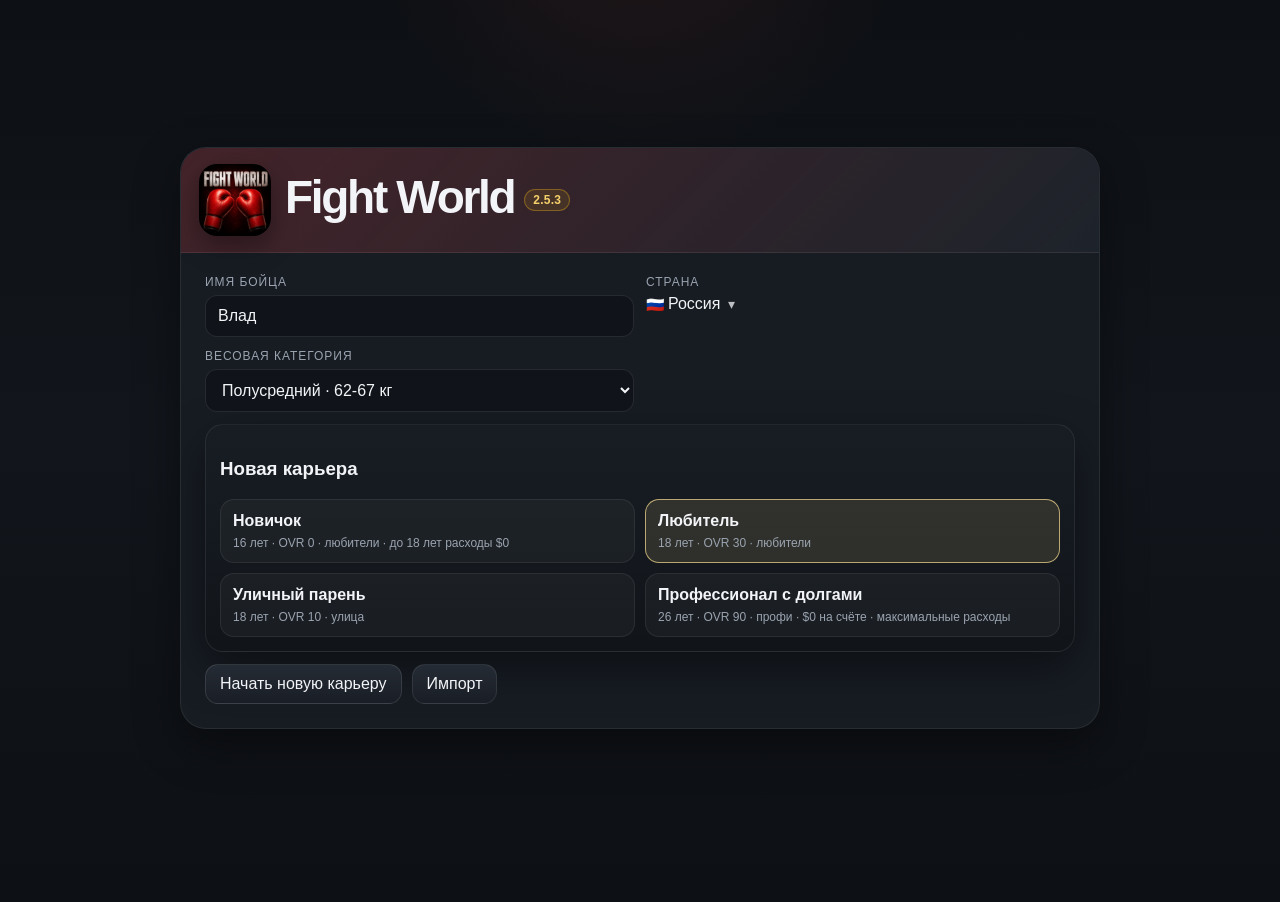
==== commit 8fdd55d2: "Rework mobile UI core files" ====
--- a/index.html
+++ b/index.html
@@ -6,7 +6,7 @@
   <meta http-equiv="Pragma" content="no-cache">
   <meta http-equiv="Expires" content="0">
   <meta name="viewport" content="width=device-width,initial-scale=1">
-  <meta name="theme-color" content="#0c0f13">
+  <meta name="theme-color" content="#0d1014">
   <meta name="apple-mobile-web-app-capable" content="yes">
   <meta name="apple-mobile-web-app-status-bar-style" content="black-translucent">
   <meta name="apple-mobile-web-app-title" content="Fight World">
--- a/src/styles.css
+++ b/src/styles.css
@@ -2800,40 +2800,49 @@
   .small-btn, button { font-size: 11px; }
 }
 
-/* ===== F1 Mobile UI 2.5.0 ===== */
+/* ===== Core Mobile Rework 2.5.3 ===== */
 :root {
-  --bg: #05070a;
-  --bg-2: #090d12;
-  --panel: #0f141b;
-  --panel-2: #151b24;
-  --panel-3: #1b2330;
-  --line: rgba(255,255,255,.08);
-  --text: #f5f7fb;
-  --muted: #8d99aa;
-  --red: #ff3b30;
-  --red-dark: #d92820;
-  --gold: #ffb020;
-  --green: #24c46b;
-  --blue: #4aa3ff;
-  --accent: #ff3b30;
-  --accent-2: #ff6b4a;
-  --shadow: 0 20px 60px rgba(0,0,0,.48);
-  --radius: 18px;
-  --radius-lg: 26px;
-}
-
-html,
+  --bg: #0d1014;
+  --bg-2: #12161c;
+  --panel: #171c23;
+  --panel-2: #1d232b;
+  --panel-3: #252c36;
+  --line: rgba(255,255,255,.075);
+  --text: #f2f4f7;
+  --muted: #9aa3af;
+  --accent: #c74b3f;
+  --accent-2: #b85449;
+  --gold: #c9a24b;
+  --green: #63b77a;
+  --blue: #7ba8cc;
+  --shadow: 0 16px 46px rgba(0,0,0,.42);
+}
+
+html {
+  min-height: 100%;
+  background: #0d1014 !important;
+  color: var(--text);
+}
+
 body {
   min-height: 100%;
+  margin: 0;
   background:
-    radial-gradient(circle at 50% -160px, rgba(255,59,48,.28), transparent 340px),
-    radial-gradient(circle at 100% 0%, rgba(74,163,255,.12), transparent 320px),
-    linear-gradient(180deg, #05070a, #080b10 42%, #05070a);
+    radial-gradient(circle at 50% -120px, rgba(199,75,63,.12), transparent 280px),
+    linear-gradient(180deg, #0d1014, #12161c 48%, #0d1014) !important;
   color: var(--text);
-}
-
-body {
-  padding-bottom: env(safe-area-inset-bottom);
+  overflow-x: hidden;
+}
+
+body::before {
+  content: "";
+  position: fixed;
+  left: 0;
+  right: 0;
+  top: -120px;
+  height: 160px;
+  z-index: -1;
+  background: #0d1014;
 }
 
 button,
@@ -2843,132 +2852,149 @@
 }
 
 button {
-  background: linear-gradient(180deg, #1a212d, #111720);
-  border: 1px solid rgba(255,255,255,.09);
-  border-radius: 14px;
+  background: linear-gradient(180deg, #252b34, #191e26);
+  border: 1px solid rgba(255,255,255,.085);
+  border-radius: 13px;
   box-shadow: none;
 }
 
 button:hover {
-  background: linear-gradient(180deg, #232d3c, #151c27);
-  border-color: rgba(255,255,255,.16);
+  background: linear-gradient(180deg, #2b323d, #1d232b);
+  border-color: rgba(255,255,255,.14);
   transform: none;
 }
 
 button.primary,
 button.active {
-  background: linear-gradient(135deg, var(--accent), var(--accent-2));
-  border-color: rgba(255,105,74,.55);
-  color: #fff;
+  background: linear-gradient(180deg, #252b34, #191e26) !important;
+  border-color: rgba(255,255,255,.11) !important;
+  color: #f2f4f7 !important;
 }
 
 button.danger {
-  background: rgba(255,59,48,.12);
-  border-color: rgba(255,59,48,.28);
-  color: #ff9b93;
+  background: rgba(199,75,63,.12);
+  border-color: rgba(199,75,63,.28);
+  color: #eba69e;
 }
 
 input,
 select {
-  background: #0b1017;
-  border-color: rgba(255,255,255,.10);
+  background: #10141a;
+  border-color: rgba(255,255,255,.09);
   color: var(--text);
-}
-
-input:focus,
-select:focus {
-  border-color: rgba(255,59,48,.56);
-  box-shadow: 0 0 0 4px rgba(255,59,48,.13);
 }
 
 .app-shell {
   width: min(1280px, calc(100% - 24px));
-  padding: 14px 0 38px;
-}
-
-.topbar.compact-topbar,
-.compact-topbar {
+  padding: 12px 0 38px;
+}
+
+.f1-status-panel {
   position: sticky;
-  top: 10px;
-  z-index: 30;
-  margin-bottom: 12px;
-  padding: 8px;
-  border: 1px solid rgba(255,255,255,.08);
-  border-radius: 22px;
-  background: rgba(9,13,18,.84);
+  top: 6px;
+  z-index: 50;
+  margin: 0 0 8px;
+  padding: 5px;
+  border: 1px solid rgba(255,255,255,.075);
+  border-radius: 18px;
+  background: rgba(14,17,22,.95);
   backdrop-filter: blur(16px);
-  box-shadow: 0 12px 40px rgba(0,0,0,.38);
-}
-
-.top-pills,
-.player-strip {
-  display: flex !important;
-  align-items: center !important;
-  gap: 7px !important;
-  flex-wrap: nowrap !important;
-  overflow-x: auto !important;
-  padding-bottom: 2px;
+  box-shadow: 0 8px 28px rgba(0,0,0,.40);
+}
+
+.f1-status-scroll {
+  display: flex;
+  align-items: center;
+  justify-content: flex-start;
+  gap: 4px;
+  width: 100%;
+  min-width: 0;
+  overflow-x: auto;
+  overflow-y: hidden;
+  white-space: nowrap;
   scrollbar-width: none;
 }
 
-.top-pills::-webkit-scrollbar,
-.player-strip::-webkit-scrollbar,
-.side-tabs::-webkit-scrollbar,
-.mobile-more-grid::-webkit-scrollbar,
-.fight-line-main::-webkit-scrollbar,
-.ranking-name-wrap::-webkit-scrollbar {
+.f1-status-scroll::-webkit-scrollbar {
   display: none;
 }
 
-.pill,
-.mini-chip,
-.pill-link,
-.fw-chip {
+.f1-status-chip {
+  flex: 0 0 auto;
+  display: inline-flex;
+  align-items: center;
+  justify-content: center;
+  gap: 4px;
+  height: 24px;
+  min-width: 0;
+  max-width: max-content;
+  padding: 0 7px;
+  border: 1px solid rgba(255,255,255,.075);
+  border-radius: 999px;
+  background: rgba(255,255,255,.045);
+  color: #d8dee7;
+  font-size: 10.5px;
+  line-height: 1;
+  text-decoration: none;
+  box-shadow: none;
+}
+
+button.f1-status-chip {
+  cursor: pointer;
+}
+
+.f1-status-chip.blue {
+  color: #a9cde8;
+  border-color: rgba(123,168,204,.24);
+  background: rgba(123,168,204,.09);
+}
+
+.f1-status-chip.gold {
+  color: #e2c476;
+  border-color: rgba(201,162,75,.24);
+  background: rgba(201,162,75,.09);
+}
+
+.f1-status-chip.green {
+  color: #a3ddb2;
+  border-color: rgba(99,183,122,.24);
+  background: rgba(99,183,122,.09);
+}
+
+.f1-status-chip.red {
+  color: #eba69e;
+  border-color: rgba(199,75,63,.24);
+  background: rgba(199,75,63,.09);
+}
+
+.flag-icon {
+  display: none !important;
+}
+
+.flag-emoji {
+  display: inline-flex;
+  align-items: center;
+  justify-content: center;
+  width: 18px;
+  min-width: 18px;
+  height: 14px;
+  font-size: 15px;
+  line-height: 1;
+}
+
+.country-label {
   display: inline-flex !important;
   align-items: center !important;
-  gap: 6px !important;
-  width: auto !important;
-  max-width: max-content !important;
-  flex: 0 0 auto !important;
+  gap: 4px !important;
+  min-width: 0 !important;
+  max-width: 116px !important;
   white-space: nowrap !important;
-  border-radius: 999px !important;
-  border: 1px solid rgba(255,255,255,.09) !important;
-  background: rgba(255,255,255,.045) !important;
-  color: #dbe5f3 !important;
-  padding: 6px 10px !important;
-  font-size: 12px !important;
-  line-height: 1.1 !important;
-}
-
-.pill.blue,
-.mini-chip.blue,
-.fw-chance {
-  background: rgba(74,163,255,.12) !important;
-  border-color: rgba(74,163,255,.28) !important;
-  color: #a9d6ff !important;
-}
-
-.pill.gold,
-.mini-chip.gold,
-.fw-money,
-.fw-ovr {
-  background: rgba(255,176,32,.12) !important;
-  border-color: rgba(255,176,32,.26) !important;
-  color: #ffd58a !important;
-}
-
-.pill.green,
-.rank-pill,
-.fw-you {
-  background: rgba(36,196,107,.12) !important;
-  border-color: rgba(36,196,107,.26) !important;
-  color: #9af2bf !important;
-}
-
-.pill.red {
-  background: rgba(255,59,48,.13) !important;
-  border-color: rgba(255,59,48,.28) !important;
-  color: #ffaea8 !important;
+}
+
+.country-label span {
+  max-width: 86px !important;
+  overflow: hidden !important;
+  text-overflow: ellipsis !important;
 }
 
 .layout.single-layout {
@@ -2976,44 +3002,44 @@
   padding: 0 !important;
 }
 
-.ui-remake-layout,
-.f1-layout {
+.f1-layout,
+.ui-remake-layout {
   display: grid;
   grid-template-columns: 220px minmax(0, 1fr);
   gap: 14px;
   align-items: start;
 }
 
-.ui-side-nav,
-.f1-side-nav {
+.f1-side-nav,
+.ui-side-nav {
   position: sticky;
-  top: 82px;
+  top: 70px;
   display: grid;
   gap: 12px;
   padding: 14px;
-  border: 1px solid rgba(255,255,255,.08);
-  border-radius: 26px;
-  background: rgba(15,20,27,.88);
+  border: 1px solid rgba(255,255,255,.075);
+  border-radius: 24px;
+  background: rgba(23,28,35,.92);
   box-shadow: var(--shadow);
 }
 
-.side-title,
-.f1-side-title {
+.f1-side-title,
+.side-title {
   display: grid;
   gap: 3px;
   padding: 4px 4px 10px;
-  border-bottom: 1px solid rgba(255,255,255,.08);
-}
-
-.side-title span,
-.f1-side-title span {
+  border-bottom: 1px solid rgba(255,255,255,.075);
+}
+
+.f1-side-title span,
+.side-title span {
   font-size: 18px;
-  font-weight: 950;
+  font-weight: 900;
   letter-spacing: -0.04em;
 }
 
-.side-title small,
-.f1-side-title small {
+.f1-side-title small,
+.side-title small {
   color: var(--muted);
 }
 
@@ -3022,7 +3048,6 @@
   display: grid !important;
   gap: 7px !important;
   margin: 0 !important;
-  overflow: visible !important;
   padding: 0 !important;
 }
 
@@ -3035,49 +3060,51 @@
   padding: 9px 11px;
   border-radius: 14px;
   font-size: 13px;
-  font-weight: 850;
+  font-weight: 800;
   text-align: left;
   white-space: nowrap;
 }
 
+.f1-main,
 .ui-remake-main,
-.f1-main,
 .panel,
 .content-card,
 .stat-card,
 .skills,
 .offer,
 .modal {
-  background: linear-gradient(180deg, rgba(20,27,37,.96), rgba(12,16,23,.96));
-  border-color: rgba(255,255,255,.08);
+  background: linear-gradient(180deg, #181d24, #11151a) !important;
+  border-color: rgba(255,255,255,.075) !important;
   box-shadow: var(--shadow);
 }
 
-.ui-remake-main,
-.f1-main {
-  padding: 14px;
+.f1-main,
+.ui-remake-main {
+  padding: 12px;
   min-width: 0;
 }
 
 .feed {
-  background: linear-gradient(135deg, rgba(255,59,48,.13), rgba(255,176,32,.07));
-  border-color: rgba(255,255,255,.08);
-  color: #d8e2f0;
-  margin: 0 0 12px;
-  padding: 10px 12px;
+  margin: 0 0 8px !important;
+  padding: 8px 10px !important;
+  border-radius: 15px !important;
+  background: linear-gradient(135deg, rgba(199,75,63,.09), rgba(255,255,255,.032)) !important;
+  border-color: rgba(255,255,255,.075) !important;
+  color: #d8dee7 !important;
+  font-size: 12px !important;
 }
 
 .content-card,
 .stat-card,
 .skills,
 .offer {
-  border-radius: 20px;
+  border-radius: 18px;
 }
 
 h1,
 h2,
 h3 {
-  color: #f5f7fb;
+  color: #f2f4f7;
 }
 
 .label,
@@ -3090,7 +3117,7 @@
   display: grid !important;
   grid-template-columns: minmax(0, 1fr) auto !important;
   align-items: center !important;
-  gap: 10px !important;
+  gap: 8px !important;
   min-width: 0 !important;
 }
 
@@ -3098,7 +3125,6 @@
 .split-row > span,
 .split-row > strong {
   min-width: 0 !important;
-  overflow-wrap: normal !important;
 }
 
 .split-row > strong:last-child,
@@ -3106,738 +3132,196 @@
   justify-self: end;
   text-align: right;
   white-space: nowrap;
-  max-width: 240px;
+  max-width: 160px;
   overflow: hidden;
   text-overflow: ellipsis;
 }
 
-.name-line,
-.fighter-name-btn,
-.fighter-link,
-.fw-tight-name {
-  max-width: 220px !important;
-  overflow: hidden !important;
-  text-overflow: ellipsis !important;
-  white-space: nowrap !important;
-}
-
-.country-label {
-  display: inline-flex !important;
-  align-items: center !important;
-  gap: 5px !important;
-  width: auto !important;
-  min-width: 0 !important;
-  max-width: 150px !important;
-  white-space: nowrap !important;
-}
-
-.country-label span {
+.f1-fights-top {
+  display: grid;
+  gap: 7px;
+  margin-bottom: 8px;
+}
+
+.f1-section-head {
+  display: flex;
+  align-items: center;
+  justify-content: space-between;
+  gap: 8px;
+  min-height: 34px;
+  padding: 1px 1px 6px;
+}
+
+.f1-section-head h3 {
+  margin: 0;
+  font-size: 17px;
+  line-height: 1;
+}
+
+.f1-section-head button {
+  min-height: 30px;
+  padding: 0 10px;
+  border-radius: 13px;
+  font-size: 12px;
+  background: rgba(255,255,255,.045);
+}
+
+.f1-tournament-row {
+  display: grid;
+  grid-template-columns: minmax(0,1fr) auto auto;
+  gap: 6px;
+  align-items: center;
+  padding: 7px;
+  border: 1px solid rgba(201,162,75,.20);
+  border-radius: 15px;
+  background: linear-gradient(135deg, rgba(201,162,75,.12), rgba(255,255,255,.03));
+  min-width: 0;
+}
+
+.f1-tournament-title {
+  min-width: 0;
+  display: grid;
+  gap: 2px;
+}
+
+.f1-tournament-title strong {
   overflow: hidden;
   text-overflow: ellipsis;
-}
-
-.flag-icon {
-  width: 18px;
-  height: 12px;
-  object-fit: cover;
-  border-radius: 3px;
-  flex: 0 0 auto;
-}
-
-.ranking-list,
-.club-browser-list,
-.club-select-list,
-.offer-list,
-.people-list,
-.fight-lines,
-.fw-fight-list,
-.fw-person-list {
-  display: grid !important;
-  gap: 8px !important;
-}
-
-.ranking-entry,
-.club-browser-row,
-.club-select-row,
-.compact-offer,
-.fight-line,
-.fw-fight-row,
-.fw-person-row {
-  display: flex !important;
-  align-items: center !important;
-  justify-content: space-between !important;
-  gap: 8px !important;
-  width: 100% !important;
-  min-width: 0 !important;
-  padding: 8px 10px !important;
-  border: 1px solid rgba(255,255,255,.075) !important;
-  border-radius: 16px !important;
-  background: rgba(255,255,255,.035) !important;
-  overflow-x: auto !important;
-}
-
-.ranking-top,
-.ranking-name-wrap,
-.club-browser-main,
-.club-select-info,
-.fight-line-main,
-.compact-fight-info {
-  display: flex !important;
-  align-items: center !important;
-  gap: 7px !important;
-  min-width: 0 !important;
-  flex-wrap: nowrap !important;
-  overflow-x: auto !important;
-}
-
-.fight-line > *,
-.compact-offer > *,
-.club-browser-row > *,
-.club-select-row > *,
-.fw-fight-row > *,
-.fw-person-row > * {
-  flex: 0 0 auto !important;
-}
-
-.fight-line-btn,
-.fw-fight-btn {
-  min-width: 58px !important;
-  padding: 7px 12px !important;
-}
-
-.modal-backdrop {
-  background: rgba(0,0,0,.70);
-  backdrop-filter: blur(8px);
-}
-
-.modal-head {
-  background: rgba(20,27,37,.98);
-  border-bottom-color: rgba(255,255,255,.08);
-}
-
-.fight-window-body {
-  background: #05070a;
-}
-
-.fight-log {
-  background: rgba(0,0,0,.22);
-  border-color: rgba(255,255,255,.08);
-  color: #d8e2f0;
-}
-
-.ring-grid {
-  border-color: rgba(255,59,48,.22);
-  box-shadow: inset 0 0 0 999px rgba(0,0,0,.22), var(--shadow);
-}
-
-.f1-mobile-nav,
-.f1-more-backdrop,
-.f1-more-sheet {
-  display: none;
-}
-
-.f1-bottom-spacer {
-  display: none;
-}
-
-@media (max-width: 760px) {
-  html,
-  body {
-    max-width: 100%;
-    overflow-x: hidden;
-  }
-
-  body {
-    background:
-      radial-gradient(circle at 50% -90px, rgba(255,59,48,.28), transparent 250px),
-      linear-gradient(180deg, #05070a, #080b10 52%, #05070a);
-  }
-
-  .app-shell {
-    width: 100%;
-    padding: 8px 8px calc(94px + env(safe-area-inset-bottom));
-  }
-
-  .topbar.compact-topbar {
-    top: 6px;
-    margin-bottom: 8px;
-    padding: 7px;
-    border-radius: 18px;
-  }
-
-  .top-pills,
-  .player-strip {
-    gap: 5px !important;
-  }
-
-  .pill,
-  .mini-chip,
-  .pill-link,
-  .fw-chip {
-    padding: 5px 7px !important;
-    font-size: 11px !important;
-  }
-
-  .f1-layout,
-  .ui-remake-layout {
-    display: block !important;
-  }
-
-  .f1-side-nav,
-  .ui-side-nav {
-    display: none !important;
-  }
-
-  .f1-main,
-  .ui-remake-main,
-  .main-panel,
-  .panel {
-    padding: 0 !important;
-    border: 0 !important;
-    border-radius: 0 !important;
-    background: transparent !important;
-    box-shadow: none !important;
-  }
-
-  .feed {
-    border-radius: 18px;
-    padding: 9px 10px;
-    font-size: 12px;
-  }
-
-  .content-card,
-  .stat-card,
-  .skills,
-  .offer {
-    padding: 11px;
-    border-radius: 18px;
-  }
-
-  .grid.two,
-  .grid.three,
-  .grid {
-    grid-template-columns: 1fr !important;
-    gap: 9px !important;
-  }
-
-  .split-row {
-    grid-template-columns: minmax(0, 1fr) auto !important;
-    gap: 8px !important;
-  }
-
-  .split-row > strong:last-child,
-  .split-row > span:last-child {
-    max-width: 122px;
-  }
-
-  .country-label {
-    max-width: 88px !important;
-  }
-
-  .fighter-name-btn,
-  .fighter-link,
-  .fw-tight-name {
-    max-width: 136px !important;
-  }
-
-  .ranking-entry,
-  .club-browser-row,
-  .club-select-row,
-  .compact-offer,
-  .fight-line,
-  .fw-fight-row,
-  .fw-person-row {
-    padding: 8px !important;
-    gap: 6px !important;
-    border-radius: 16px !important;
-  }
-
-  .modal-backdrop {
-    align-items: end !important;
-    place-items: end center !important;
-    padding: 0 !important;
-  }
-
-  .modal {
-    width: 100% !important;
-    max-width: 100% !important;
-    max-height: calc(94vh - env(safe-area-inset-bottom)) !important;
-    border-radius: 24px 24px 0 0 !important;
-    border-left: 0 !important;
-    border-right: 0 !important;
-    border-bottom: 0 !important;
-  }
-
-  .modal-body {
-    padding: 12px !important;
-  }
-
-  .modal-head,
-  .modal-actions {
-    padding: 12px !important;
-  }
-
-  .fight-layout {
-    grid-template-columns: 1fr !important;
-    gap: 10px !important;
-  }
-
-  .ring-grid {
-    padding: 8px !important;
-    gap: 4px !important;
-    border-radius: 16px !important;
-  }
-
-  .fight-controls {
-    grid-template-columns: 1fr 1fr !important;
-    gap: 7px !important;
-  }
-
-  .move-pad {
-    grid-template-columns: repeat(4, 1fr) !important;
-  }
-
-  .f1-bottom-spacer {
-    display: block;
-    height: 84px;
-  }
-
-  .f1-mobile-nav {
-    position: fixed;
-    left: 8px;
-    right: 8px;
-    bottom: calc(8px + env(safe-area-inset-bottom));
-    z-index: 80;
-    display: grid;
-    grid-template-columns: repeat(5, minmax(0, 1fr));
-    gap: 6px;
-    padding: 7px;
-    border: 1px solid rgba(255,255,255,.10);
-    border-radius: 22px;
-    background: rgba(7,10,15,.92);
-    backdrop-filter: blur(18px);
-    box-shadow: 0 18px 60px rgba(0,0,0,.58);
-  }
-
-  .f1-nav-btn {
-    min-width: 0;
-    min-height: 52px;
-    padding: 6px 4px;
-    display: grid;
-    place-items: center;
-    gap: 2px;
-    border-radius: 16px;
-    font-size: 10px;
-    font-weight: 850;
-    color: #aab5c6;
-    background: transparent;
-    border: 1px solid transparent;
-    box-shadow: none;
-  }
-
-  .f1-nav-btn span {
-    display: block;
-    font-size: 18px;
-    line-height: 1;
-  }
-
-  .f1-nav-btn.active,
-  .f1-nav-btn.week {
-    background: linear-gradient(135deg, var(--accent), var(--accent-2));
-    border-color: rgba(255,105,74,.45);
-    color: #fff;
-  }
-
-  .f1-nav-btn.more-active {
-    background: rgba(255,255,255,.08);
-    border-color: rgba(255,255,255,.10);
-    color: #fff;
-  }
-
-  .f1-more-backdrop {
-    position: fixed;
-    inset: 0;
-    z-index: 85;
-    display: block;
-    background: rgba(0,0,0,.62);
-    backdrop-filter: blur(5px);
-  }
-
-  .f1-more-sheet {
-    position: fixed;
-    left: 8px;
-    right: 8px;
-    bottom: calc(78px + env(safe-area-inset-bottom));
-    z-index: 90;
-    display: grid;
-    gap: 12px;
-    padding: 14px;
-    border: 1px solid rgba(255,255,255,.10);
-    border-radius: 24px;
-    background: linear-gradient(180deg, rgba(20,27,37,.98), rgba(9,13,18,.98));
-    box-shadow: 0 24px 80px rgba(0,0,0,.72);
-  }
-
-  .f1-more-head {
-    display: flex;
-    justify-content: space-between;
-    align-items: center;
-    gap: 12px;
-  }
-
-  .f1-more-title {
-    display: grid;
-    gap: 2px;
-  }
-
-  .f1-more-title strong {
-    font-size: 16px;
-  }
-
-  .f1-more-title span {
-    color: var(--muted);
-    font-size: 12px;
-  }
-
-  .f1-more-grid {
-    display: grid;
-    grid-template-columns: repeat(2, minmax(0, 1fr));
-    gap: 8px;
-    max-height: 42vh;
-    overflow-y: auto;
-  }
-
-  .f1-more-grid button {
-    justify-content: flex-start;
-    min-height: 44px;
-    padding: 10px 11px;
-    font-size: 13px;
-    font-weight: 850;
-  }
-}
-/* ===== /F1 Mobile UI 2.5.0 ===== */
-
-/* ===== Mobile Fixes 2.5.2 ===== */
-:root {
-  --bg: #0c0f13;
-  --bg-2: #11151a;
-  --panel: #171b21;
-  --panel-2: #1c222a;
-  --panel-3: #242b35;
-  --line: rgba(255,255,255,.075);
-  --text: #f2f4f7;
-  --muted: #a0a7b2;
-  --red: #c84b3f;
-  --red-dark: #a83a31;
-  --gold: #c9a24b;
-  --green: #63b77a;
-  --blue: #7ba8cc;
-  --accent: #c84b3f;
-  --accent-2: #b95449;
-  --shadow: 0 16px 46px rgba(0,0,0,.42);
-}
-
-html {
-  background: #0c0f13 !important;
-  min-height: 100%;
-}
-
-body {
-  background:
-    radial-gradient(circle at 50% -120px, rgba(200,75,63,.13), transparent 280px),
-    linear-gradient(180deg, #0c0f13, #12161c 46%, #0c0f13) !important;
-  color: var(--text);
-}
-
-body::before {
-  content: "";
-  position: fixed;
-  left: 0;
-  right: 0;
-  top: -100px;
-  height: 140px;
-  z-index: -1;
-  background: #0c0f13;
-}
-
-button.primary,
-button.active {
-  background: linear-gradient(180deg, #252b34, #191e26) !important;
-  border-color: rgba(255,255,255,.10) !important;
-  color: #f2f4f7 !important;
-}
-
-.topbar.compact-topbar,
-.compact-topbar {
-  background: rgba(15,18,23,.94) !important;
-  border-color: rgba(255,255,255,.075) !important;
-  box-shadow: 0 8px 26px rgba(0,0,0,.38) !important;
-}
-
-.top-pills,
-.player-strip {
-  justify-content: flex-start !important;
-  align-content: flex-start !important;
-  align-items: center !important;
-  gap: 4px !important;
-  row-gap: 5px !important;
-  padding: 0 !important;
-  margin: 0 !important;
-}
-
-.top-pills > *,
-.player-strip > * {
-  flex: 0 0 auto !important;
-  width: auto !important;
-  min-width: 0 !important;
-  max-width: max-content !important;
-  margin: 0 !important;
-}
-
-.top-pills .pill,
-.player-strip .pill,
-.top-pills .pill-link,
-.player-strip .pill-link,
-.country-pill,
-.flag-pill,
-.date-pill,
-.record-pill,
-.rank-pill {
-  padding: 4px 7px !important;
-  font-size: 10.5px !important;
-  min-height: 23px !important;
-  gap: 4px !important;
-  background: rgba(255,255,255,.045) !important;
-}
-
-.flag-icon {
-  display: none !important;
-}
-
-.flag-emoji {
-  display: inline-flex !important;
-  align-items: center !important;
-  justify-content: center !important;
-  width: 18px !important;
-  min-width: 18px !important;
-  height: 14px !important;
-  font-size: 15px !important;
-  line-height: 1 !important;
-}
-
-.country-label {
-  gap: 4px !important;
-  max-width: 112px !important;
-}
-
-.country-label span {
-  max-width: 82px !important;
-}
-
-.f1-mobile-nav {
-  background: rgba(14,16,20,.95) !important;
-  border-color: rgba(255,255,255,.08) !important;
-  box-shadow: 0 14px 46px rgba(0,0,0,.58) !important;
-}
-
-.f1-nav-btn,
-.f1-nav-btn.active,
-.f1-nav-btn.more-active {
-  background: transparent !important;
-  border-color: transparent !important;
-  box-shadow: none !important;
-  color: #8d949f !important;
-}
-
-.f1-nav-btn span {
-  opacity: .85;
-}
-
-.f1-nav-btn.active,
-.f1-nav-btn.more-active {
-  color: #f2f4f7 !important;
-}
-
-.f1-nav-btn.active span,
-.f1-nav-btn.more-active span {
-  color: var(--accent) !important;
-  opacity: 1;
-}
-
-.f1-nav-btn.week {
-  background: linear-gradient(135deg, #b94236, #c86b45) !important;
-  border-color: rgba(255,255,255,.10) !important;
-  color: #fff !important;
-}
-
-.f1-nav-btn.week span {
-  color: #fff !important;
-  opacity: 1 !important;
-}
-
-.f1-more-backdrop {
-  display: block !important;
-}
-
-.f1-more-sheet {
-  background: linear-gradient(180deg, #1c222a, #11151a) !important;
-  border-color: rgba(255,255,255,.09) !important;
-}
-
-.content-card,
-.stat-card,
-.skills,
-.offer,
-.panel,
-.modal,
-.f1-main,
-.ui-remake-main {
-  background: linear-gradient(180deg, #181d24, #11151a) !important;
-  border-color: rgba(255,255,255,.075) !important;
-}
-
-.feed {
-  background: linear-gradient(135deg, rgba(200,75,63,.09), rgba(255,255,255,.032)) !important;
-  border-color: rgba(255,255,255,.075) !important;
-}
-
-.f1-section-head {
-  display: flex !important;
-  align-items: center !important;
-  justify-content: space-between !important;
-  gap: 8px !important;
-  min-height: 42px !important;
-  padding: 6px 2px 9px !important;
-  margin: 0 !important;
-}
-
-.f1-section-head h3 {
-  margin: 0 !important;
-  font-size: 17px !important;
-  line-height: 1 !important;
-}
-
-.f1-section-head button {
-  min-height: 32px !important;
-  padding: 6px 10px !important;
-  border-radius: 14px !important;
-  font-size: 12px !important;
-  background: rgba(255,255,255,.045) !important;
-}
-
-.fight-lines,
-.f1-fight-lines {
-  display: grid !important;
-  gap: 6px !important;
-}
-
-.fight-line,
-.f1-fight-row {
-  display: grid !important;
-  grid-template-columns: minmax(0,1fr) 44px !important;
-  gap: 5px !important;
-  align-items: center !important;
-  min-width: 0 !important;
-  padding: 7px 6px !important;
-  min-height: 46px !important;
-  border-radius: 14px !important;
-  overflow: hidden !important;
-  background: rgba(255,255,255,.032) !important;
-  border-color: rgba(255,255,255,.065) !important;
-}
-
-.f1-fight-info {
-  display: flex !important;
-  align-items: center !important;
-  gap: 4px !important;
-  min-width: 0 !important;
-  overflow: hidden !important;
-  white-space: nowrap !important;
-}
-
-.f1-fight-info > * {
-  flex: 0 0 auto !important;
-}
-
-.f1-fight-name {
-  flex: 1 1 auto !important;
-  min-width: 72px !important;
-  max-width: 118px !important;
-  overflow: hidden !important;
-  text-overflow: ellipsis !important;
-  white-space: nowrap !important;
-}
-
-.f1-fight-row .fighter-name-btn,
-.f1-fight-row .fighter-link,
-.f1-fight-name {
-  padding: 5px 7px !important;
-  min-height: 28px !important;
-  border-radius: 13px !important;
-  font-size: 12px !important;
-}
-
-.f1-flag-only {
-  display: inline-flex !important;
-  align-items: center !important;
-  justify-content: center !important;
-  width: 22px !important;
-  min-width: 22px !important;
-  height: 24px !important;
-  padding: 0 !important;
-  border-radius: 999px !important;
-  background: rgba(255,255,255,.045) !important;
-  border: 1px solid rgba(255,255,255,.07) !important;
-}
-
-.f1-fight-chip {
-  display: inline-flex !important;
-  align-items: center !important;
-  justify-content: center !important;
-  height: 24px !important;
-  padding: 0 5px !important;
-  border-radius: 999px !important;
-  background: rgba(255,255,255,.045) !important;
-  border: 1px solid rgba(255,255,255,.07) !important;
-  color: #d7dde6 !important;
-  font-size: 10px !important;
-  line-height: 1 !important;
-  white-space: nowrap !important;
-}
-
-.f1-fight-chip.ovr {
-  max-width: 44px;
-}
-
-.f1-fight-chip.rec {
-  max-width: 64px;
+  white-space: nowrap;
+  font-size: 13px;
+}
+
+.f1-tournament-title span {
+  color: var(--muted);
+  font-size: 10.5px;
   overflow: hidden;
   text-overflow: ellipsis;
-}
-
-.f1-fight-chip.money {
-  color: #e2c476 !important;
-  border-color: rgba(201,162,75,.26) !important;
-  background: rgba(201,162,75,.10) !important;
-}
-
-.f1-fight-chip.chance {
-  color: #a9cde8 !important;
-  border-color: rgba(123,168,204,.26) !important;
-  background: rgba(123,168,204,.10) !important;
-}
-
-.f1-fight-btn,
-.fight-line-btn {
-  width: 44px !important;
-  min-width: 44px !important;
-  max-width: 44px !important;
-  min-height: 32px !important;
+  white-space: nowrap;
+}
+
+.f1-tournament-row button {
+  min-height: 30px;
+  padding: 0 9px;
+  font-size: 11px;
+  border-radius: 12px;
+}
+
+.f1-fight-list {
+  display: grid;
+  gap: 6px;
+}
+
+.f1-driver-row {
+  display: grid;
+  grid-template-columns: minmax(0,1fr) auto;
+  align-items: center;
+  gap: 7px;
+  min-width: 0;
+  min-height: 52px;
+  padding: 7px 7px 7px 9px;
+  border: 1px solid rgba(255,255,255,.065);
+  border-radius: 15px;
+  background: rgba(255,255,255,.032);
+  cursor: pointer;
+  user-select: none;
+}
+
+.f1-driver-row:hover {
+  background: rgba(255,255,255,.052);
+}
+
+.f1-driver-left {
+  min-width: 0;
+  display: grid;
+  gap: 3px;
+}
+
+.f1-driver-name {
+  min-width: 0;
+  overflow: hidden;
+  text-overflow: ellipsis;
+  white-space: nowrap;
+  color: #f2f4f7;
+  font-size: 13.5px;
+  font-weight: 800;
+  line-height: 1.12;
+}
+
+.f1-driver-sub {
+  display: flex;
+  align-items: center;
+  gap: 5px;
+  min-width: 0;
+  overflow: hidden;
+  white-space: nowrap;
+  color: #7e8793;
+  font-size: 10.5px;
+  line-height: 1.1;
+}
+
+.f1-driver-sub .country-label {
+  max-width: 82px !important;
+}
+
+.f1-driver-sub .country-label span {
+  max-width: 56px !important;
+}
+
+.f1-driver-right {
+  flex: 0 0 auto;
+  display: flex;
+  align-items: center;
+  justify-content: flex-end;
+  gap: 4px;
+  min-width: 0;
+}
+
+.f1-metric {
+  flex: 0 0 auto;
+  display: inline-flex;
+  align-items: center;
+  justify-content: center;
+  height: 24px;
+  min-width: 30px;
+  padding: 0 5px;
+  border: 1px solid rgba(255,255,255,.07);
+  border-radius: 999px;
+  background: rgba(255,255,255,.045);
+  color: #d7dde6;
+  font-size: 10px;
+  line-height: 1;
+  white-space: nowrap;
+}
+
+.f1-metric.ovr {
+  min-width: 34px;
+}
+
+.f1-metric.money {
+  min-width: 35px;
+  color: #e2c476;
+  border-color: rgba(201,162,75,.24);
+  background: rgba(201,162,75,.09);
+}
+
+.f1-metric.chance {
+  min-width: 33px;
+  color: #a9cde8;
+  border-color: rgba(123,168,204,.24);
+  background: rgba(123,168,204,.09);
+}
+
+.f1-fight-btn {
+  flex: 0 0 42px;
+  width: 42px !important;
+  min-width: 42px !important;
+  max-width: 42px !important;
+  height: 30px !important;
+  min-height: 30px !important;
   padding: 0 !important;
   border-radius: 12px !important;
   font-size: 11px !important;
   font-weight: 850 !important;
-  justify-self: end !important;
 }
 
 .favorite-btn {
@@ -3859,14 +3343,44 @@
   transform: translateY(-7vh);
 }
 
+.modal-backdrop {
+  background: rgba(0,0,0,.70);
+  backdrop-filter: blur(8px);
+}
+
+.modal-head {
+  background: rgba(24,29,36,.98);
+  border-bottom-color: rgba(255,255,255,.075);
+}
+
+.fight-window-body {
+  background: #0d1014;
+}
+
+.fight-log {
+  background: rgba(0,0,0,.22);
+  border-color: rgba(255,255,255,.075);
+  color: #d8dee7;
+}
+
+.f1-mobile-nav,
+.f1-more-backdrop,
+.f1-more-sheet {
+  display: none;
+}
+
+.f1-bottom-spacer {
+  display: none;
+}
+
 .f1-profile-hero {
   display: grid;
   gap: 12px;
   padding: 14px;
   border-radius: 22px;
-  border: 1px solid rgba(255,255,255,.08);
+  border: 1px solid rgba(255,255,255,.075);
   background:
-    radial-gradient(circle at 100% 0%, rgba(200,75,63,.13), transparent 180px),
+    radial-gradient(circle at 100% 0%, rgba(199,75,63,.12), transparent 180px),
     linear-gradient(180deg, #1c222a, #11151a);
 }
 
@@ -3907,15 +3421,15 @@
   flex: 0 0 auto;
   display: grid;
   place-items: center;
-  width: 70px;
-  height: 70px;
+  width: 66px;
+  height: 66px;
   border-radius: 18px;
-  background: linear-gradient(135deg, rgba(200,75,63,.18), rgba(255,255,255,.045));
-  border: 1px solid rgba(255,255,255,.085);
+  background: linear-gradient(135deg, rgba(199,75,63,.16), rgba(255,255,255,.045));
+  border: 1px solid rgba(255,255,255,.075);
 }
 
 .f1-profile-ovr strong {
-  font-size: 25px;
+  font-size: 24px;
   line-height: 1;
 }
 
@@ -3936,7 +3450,7 @@
   padding: 9px;
   border-radius: 16px;
   background: rgba(255,255,255,.04);
-  border: 1px solid rgba(255,255,255,.065);
+  border: 1px solid rgba(255,255,255,.06);
   min-width: 0;
 }
 
@@ -4010,107 +3524,283 @@
 }
 
 @media (max-width: 760px) {
+  html,
+  body {
+    max-width: 100%;
+    overflow-x: hidden;
+  }
+
   .app-shell {
-    padding-top: 6px !important;
-    padding-left: 7px !important;
-    padding-right: 7px !important;
-  }
-
-  .topbar.compact-topbar {
-    top: 4px !important;
-    padding: 6px !important;
-    border-radius: 16px !important;
-  }
-
-  .top-pills .pill,
-  .player-strip .pill,
-  .top-pills .pill-link,
-  .player-strip .pill-link,
-  .country-pill,
-  .flag-pill,
-  .date-pill,
-  .record-pill,
-  .rank-pill {
-    padding: 4px 6px !important;
-    font-size: 10px !important;
-    min-height: 22px !important;
-  }
-
-  .country-label {
-    max-width: 78px !important;
-  }
-
-  .country-label span {
-    max-width: 54px !important;
+    width: 100%;
+    padding: 6px 7px calc(86px + env(safe-area-inset-bottom)) !important;
+  }
+
+  .f1-status-panel {
+    top: 4px;
+    margin-bottom: 7px;
+    padding: 5px;
+    border-radius: 16px;
+  }
+
+  .f1-status-chip {
+    height: 22px;
+    padding: 0 6px;
+    font-size: 10px;
+  }
+
+  .f1-layout,
+  .ui-remake-layout {
+    display: block !important;
+  }
+
+  .f1-side-nav,
+  .ui-side-nav {
+    display: none !important;
+  }
+
+  .f1-main,
+  .ui-remake-main,
+  .main-panel,
+  .panel {
+    padding: 0 !important;
+    border: 0 !important;
+    border-radius: 0 !important;
+    background: transparent !important;
+    box-shadow: none !important;
+  }
+
+  .feed {
+    margin-bottom: 7px !important;
+    padding: 7px 9px !important;
+    font-size: 11.5px !important;
+  }
+
+  .grid.two,
+  .grid.three,
+  .grid {
+    grid-template-columns: 1fr !important;
+    gap: 8px !important;
+  }
+
+  .content-card,
+  .stat-card,
+  .skills,
+  .offer {
+    padding: 10px;
+    border-radius: 16px;
   }
 
   .f1-section-head {
-    min-height: 36px !important;
-    padding: 4px 1px 7px !important;
+    min-height: 32px;
+    padding: 0 1px 6px;
+  }
+
+  .f1-tournament-row {
+    padding: 6px;
+    border-radius: 14px;
+  }
+
+  .f1-driver-row {
+    min-height: 50px;
+    padding: 7px 6px 7px 8px;
+    gap: 5px;
+    border-radius: 14px;
+  }
+
+  .f1-driver-name {
+    font-size: 13px;
+  }
+
+  .f1-driver-sub {
+    font-size: 10px;
+  }
+
+  .f1-driver-right {
+    gap: 3px;
+  }
+
+  .f1-metric {
+    height: 22px;
+    min-width: 28px;
+    padding: 0 4px;
+    font-size: 9.5px;
+  }
+
+  .f1-metric.ovr {
+    min-width: 31px;
+  }
+
+  .f1-metric.money {
+    min-width: 32px;
+  }
+
+  .f1-metric.chance {
+    min-width: 30px;
+  }
+
+  .f1-fight-btn {
+    flex-basis: 40px;
+    width: 40px !important;
+    min-width: 40px !important;
+    max-width: 40px !important;
+    height: 29px !important;
+    min-height: 29px !important;
+    font-size: 10.5px !important;
   }
 
   .f1-mobile-nav {
-    padding: 5px !important;
-    gap: 3px !important;
-    border-radius: 18px !important;
-  }
-
-  .f1-nav-btn {
-    min-height: 48px !important;
-    font-size: 9px !important;
-    padding: 4px 2px !important;
+    position: fixed;
+    left: 8px;
+    right: 8px;
+    bottom: calc(8px + env(safe-area-inset-bottom));
+    z-index: 80;
+    display: grid;
+    grid-template-columns: repeat(5, minmax(0, 1fr));
+    gap: 3px;
+    padding: 5px;
+    border: 1px solid rgba(255,255,255,.08);
+    border-radius: 18px;
+    background: rgba(14,16,20,.95);
+    backdrop-filter: blur(18px);
+    box-shadow: 0 14px 46px rgba(0,0,0,.58);
+  }
+
+  .f1-nav-btn,
+  .f1-nav-btn.active,
+  .f1-nav-btn.more-active {
+    min-width: 0;
+    min-height: 48px;
+    padding: 4px 2px;
+    display: grid;
+    place-items: center;
+    gap: 2px;
+    border-radius: 14px;
+    font-size: 9px;
+    font-weight: 850;
+    color: #8d949f !important;
+    background: transparent !important;
+    border-color: transparent !important;
+    box-shadow: none !important;
   }
 
   .f1-nav-btn span {
-    font-size: 17px !important;
+    display: block;
+    font-size: 17px;
+    line-height: 1;
+    opacity: .85;
+  }
+
+  .f1-nav-btn.active,
+  .f1-nav-btn.more-active {
+    color: #f2f4f7 !important;
+  }
+
+  .f1-nav-btn.active span,
+  .f1-nav-btn.more-active span {
+    color: var(--accent) !important;
+    opacity: 1;
+  }
+
+  .f1-nav-btn.week {
+    background: linear-gradient(135deg, #b94236, #c86b45) !important;
+    border-color: rgba(255,255,255,.10) !important;
+    color: #fff !important;
+  }
+
+  .f1-nav-btn.week span {
+    color: #fff !important;
+    opacity: 1 !important;
+  }
+
+  .f1-more-backdrop {
+    position: fixed;
+    inset: 0;
+    z-index: 85;
+    display: block;
+    background: rgba(0,0,0,.62);
+    backdrop-filter: blur(5px);
   }
 
   .f1-more-sheet {
-    left: 7px !important;
-    right: 7px !important;
-    bottom: calc(72px + env(safe-area-inset-bottom)) !important;
-  }
-
-  .f1-fight-row {
-    grid-template-columns: minmax(0,1fr) 42px !important;
-    padding: 6px !important;
-    min-height: 44px !important;
-  }
-
-  .f1-fight-name {
-    max-width: 104px !important;
-    font-size: 11px !important;
-  }
-
-  .f1-fight-chip {
-    height: 22px !important;
-    padding: 0 4px !important;
-    font-size: 9px !important;
-  }
-
-  .f1-fight-chip.ovr {
-    max-width: 38px;
-  }
-
-  .f1-fight-chip.rec {
-    max-width: 52px;
-  }
-
-  .f1-flag-only {
-    width: 20px !important;
-    min-width: 20px !important;
-    height: 22px !important;
-  }
-
-  .f1-fight-btn {
-    width: 42px !important;
-    min-width: 42px !important;
-    max-width: 42px !important;
-    min-height: 30px !important;
+    position: fixed;
+    left: 7px;
+    right: 7px;
+    bottom: calc(72px + env(safe-area-inset-bottom));
+    z-index: 90;
+    display: grid;
+    gap: 12px;
+    padding: 14px;
+    border: 1px solid rgba(255,255,255,.09);
+    border-radius: 22px;
+    background: linear-gradient(180deg, #1c222a, #11151a);
+    box-shadow: 0 22px 70px rgba(0,0,0,.70);
+  }
+
+  .f1-more-head {
+    display: flex;
+    justify-content: space-between;
+    align-items: center;
+    gap: 12px;
+  }
+
+  .f1-more-title {
+    display: grid;
+    gap: 2px;
+  }
+
+  .f1-more-title strong {
+    font-size: 16px;
+  }
+
+  .f1-more-title span {
+    color: var(--muted);
+    font-size: 12px;
+  }
+
+  .f1-more-grid {
+    display: grid;
+    grid-template-columns: repeat(2, minmax(0, 1fr));
+    gap: 8px;
+    max-height: 42vh;
+    overflow-y: auto;
+  }
+
+  .f1-more-grid button {
+    justify-content: flex-start;
+    min-height: 42px;
+    padding: 9px 10px;
+    font-size: 13px;
+    font-weight: 800;
+  }
+
+  .modal-backdrop {
+    align-items: end !important;
+    place-items: end center !important;
+    padding: 0 !important;
+  }
+
+  .modal {
+    width: 100% !important;
+    max-width: 100% !important;
+    max-height: calc(94vh - env(safe-area-inset-bottom)) !important;
+    border-radius: 22px 22px 0 0 !important;
+    border-left: 0 !important;
+    border-right: 0 !important;
+    border-bottom: 0 !important;
+  }
+
+  .event-notice-backdrop {
+    align-items: center !important;
+    place-items: center !important;
+    padding: 16px !important;
   }
 
   .event-notice-modal {
-    transform: translateY(-9vh);
+    width: min(420px, calc(100vw - 28px)) !important;
+    max-width: min(420px, calc(100vw - 28px)) !important;
+    max-height: 70vh !important;
+    border-radius: 24px !important;
+    transform: translateY(-8vh);
   }
 
   .f1-profile-grid {
@@ -4126,4 +3816,4 @@
     font-size: 20px;
   }
 }
-/* ===== /Mobile Fixes 2.5.2 ===== */
+/* ===== /Core Mobile Rework 2.5.3 ===== */
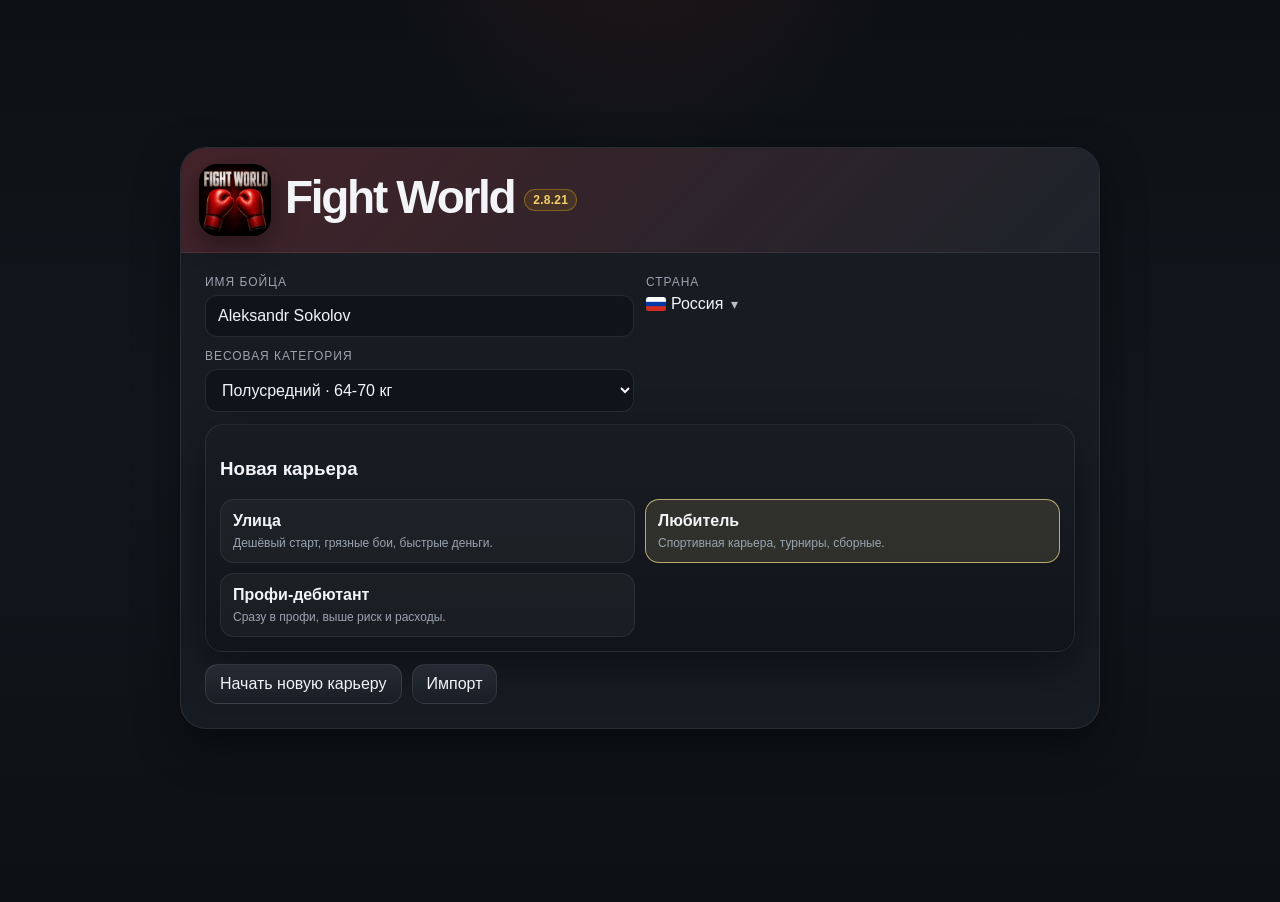
==== commit 8efb24cf: "Split app click actions into action router 2.8.21" ====
--- a/index.html
+++ b/index.html
@@ -39,6 +39,14 @@
   <script src="src/core/world.js"></script>
   <script src="src/core/fight.js"></script>
   <script src="src/ui/render.js"></script>
+  <script src="src/app/actions/bootstrap-actions.js"></script>
+  <script src="src/app/actions/navigation-actions.js"></script>
+  <script src="src/app/actions/time-actions.js"></script>
+  <script src="src/app/actions/fight-actions.js"></script>
+  <script src="src/app/actions/tournament-actions.js"></script>
+  <script src="src/app/actions/profile-actions.js"></script>
+  <script src="src/app/actions/club-actions.js"></script>
+  <script src="src/app/action-router.js"></script>
   <script src="src/app.js"></script>
 </body>
 </html>
--- a/src/styles.css
+++ b/src/styles.css
@@ -2800,7 +2800,7 @@
   .small-btn, button { font-size: 11px; }
 }
 
-/* ===== Core Mobile Rework 2.5.3 ===== */
+/* ===== Core UI Cleanup 2.5.6 ===== */
 :root {
   --bg: #0d1014;
   --bg-2: #12161c;
@@ -2818,12 +2818,7 @@
   --shadow: 0 16px 46px rgba(0,0,0,.42);
 }
 
-html {
-  min-height: 100%;
-  background: #0d1014 !important;
-  color: var(--text);
-}
-
+html { min-height: 100%; background: #0d1014 !important; color: var(--text); }
 body {
   min-height: 100%;
   margin: 0;
@@ -2833,52 +2828,38 @@
   color: var(--text);
   overflow-x: hidden;
 }
-
 body::before {
   content: "";
   position: fixed;
-  left: 0;
-  right: 0;
-  top: -120px;
+  left: 0; right: 0; top: -120px;
   height: 160px;
   z-index: -1;
   background: #0d1014;
 }
 
-button,
-input,
-select {
-  color: var(--text);
-}
-
+button, input, select { color: var(--text); }
 button {
   background: linear-gradient(180deg, #252b34, #191e26);
   border: 1px solid rgba(255,255,255,.085);
   border-radius: 13px;
   box-shadow: none;
 }
-
 button:hover {
   background: linear-gradient(180deg, #2b323d, #1d232b);
   border-color: rgba(255,255,255,.14);
   transform: none;
 }
-
-button.primary,
-button.active {
+button.primary, button.active {
   background: linear-gradient(180deg, #252b34, #191e26) !important;
   border-color: rgba(255,255,255,.11) !important;
   color: #f2f4f7 !important;
 }
-
 button.danger {
   background: rgba(199,75,63,.12);
   border-color: rgba(199,75,63,.28);
   color: #eba69e;
 }
-
-input,
-select {
+input, select {
   background: #10141a;
   border-color: rgba(255,255,255,.09);
   color: var(--text);
@@ -2901,7 +2882,6 @@
   backdrop-filter: blur(16px);
   box-shadow: 0 8px 28px rgba(0,0,0,.40);
 }
-
 .f1-status-scroll {
   display: flex;
   align-items: center;
@@ -2914,11 +2894,13 @@
   white-space: nowrap;
   scrollbar-width: none;
 }
-
-.f1-status-scroll::-webkit-scrollbar {
+.f1-status-scroll::-webkit-scrollbar,
+.f1-profile-sub::-webkit-scrollbar,
+.f1-driver-sub::-webkit-scrollbar,
+.f1-row-sub::-webkit-scrollbar,
+.f1-more-grid::-webkit-scrollbar {
   display: none;
 }
-
 .f1-status-chip {
   flex: 0 0 auto;
   display: inline-flex;
@@ -2938,39 +2920,11 @@
   text-decoration: none;
   box-shadow: none;
 }
-
-button.f1-status-chip {
-  cursor: pointer;
-}
-
-.f1-status-chip.blue {
-  color: #a9cde8;
-  border-color: rgba(123,168,204,.24);
-  background: rgba(123,168,204,.09);
-}
-
-.f1-status-chip.gold {
-  color: #e2c476;
-  border-color: rgba(201,162,75,.24);
-  background: rgba(201,162,75,.09);
-}
-
-.f1-status-chip.green {
-  color: #a3ddb2;
-  border-color: rgba(99,183,122,.24);
-  background: rgba(99,183,122,.09);
-}
-
-.f1-status-chip.red {
-  color: #eba69e;
-  border-color: rgba(199,75,63,.24);
-  background: rgba(199,75,63,.09);
-}
-
-.flag-icon {
-  display: none !important;
-}
-
+.f1-status-chip.blue { color: #a9cde8; border-color: rgba(123,168,204,.24); background: rgba(123,168,204,.09); }
+.f1-status-chip.gold { color: #e2c476; border-color: rgba(201,162,75,.24); background: rgba(201,162,75,.09); }
+.f1-status-chip.red { color: #eba69e; border-color: rgba(199,75,63,.24); background: rgba(199,75,63,.09); }
+
+.flag-icon { display: none !important; }
 .flag-emoji {
   display: inline-flex;
   align-items: center;
@@ -2981,7 +2935,6 @@
   font-size: 15px;
   line-height: 1;
 }
-
 .country-label {
   display: inline-flex !important;
   align-items: center !important;
@@ -2990,28 +2943,27 @@
   max-width: 116px !important;
   white-space: nowrap !important;
 }
-
 .country-label span {
   max-width: 86px !important;
   overflow: hidden !important;
   text-overflow: ellipsis !important;
 }
-
-.layout.single-layout {
-  display: block !important;
-  padding: 0 !important;
-}
-
-.f1-layout,
-.ui-remake-layout {
+.f1-country-bright {
+  display: inline-flex;
+  align-items: center;
+  gap: 5px;
+  color: #f2f4f7;
+  font-weight: 850;
+}
+
+.layout.single-layout { display: block !important; padding: 0 !important; }
+.f1-layout, .ui-remake-layout {
   display: grid;
   grid-template-columns: 220px minmax(0, 1fr);
   gap: 14px;
   align-items: start;
 }
-
-.f1-side-nav,
-.ui-side-nav {
+.f1-side-nav, .ui-side-nav {
   position: sticky;
   top: 70px;
   display: grid;
@@ -3022,35 +2974,24 @@
   background: rgba(23,28,35,.92);
   box-shadow: var(--shadow);
 }
-
-.f1-side-title,
-.side-title {
+.f1-side-title, .side-title {
   display: grid;
   gap: 3px;
   padding: 4px 4px 10px;
   border-bottom: 1px solid rgba(255,255,255,.075);
 }
-
-.f1-side-title span,
-.side-title span {
+.f1-side-title span, .side-title span {
   font-size: 18px;
   font-weight: 900;
   letter-spacing: -0.04em;
 }
-
-.f1-side-title small,
-.side-title small {
-  color: var(--muted);
-}
-
-.tabs.side-tabs,
-.side-tabs {
+.f1-side-title small, .side-title small { color: var(--muted); }
+.tabs.side-tabs, .side-tabs {
   display: grid !important;
   gap: 7px !important;
   margin: 0 !important;
   padding: 0 !important;
 }
-
 .side-tabs button {
   display: flex;
   justify-content: flex-start;
@@ -3065,25 +3006,12 @@
   white-space: nowrap;
 }
 
-.f1-main,
-.ui-remake-main,
-.panel,
-.content-card,
-.stat-card,
-.skills,
-.offer,
-.modal {
+.f1-main, .ui-remake-main, .panel, .content-card, .stat-card, .skills, .offer, .modal {
   background: linear-gradient(180deg, #181d24, #11151a) !important;
   border-color: rgba(255,255,255,.075) !important;
   box-shadow: var(--shadow);
 }
-
-.f1-main,
-.ui-remake-main {
-  padding: 12px;
-  min-width: 0;
-}
-
+.f1-main, .ui-remake-main { padding: 12px; min-width: 0; }
 .feed {
   margin: 0 0 8px !important;
   padding: 8px 10px !important;
@@ -3093,25 +3021,9 @@
   color: #d8dee7 !important;
   font-size: 12px !important;
 }
-
-.content-card,
-.stat-card,
-.skills,
-.offer {
-  border-radius: 18px;
-}
-
-h1,
-h2,
-h3 {
-  color: #f2f4f7;
-}
-
-.label,
-.muted,
-.small {
-  color: var(--muted);
-}
+.content-card, .stat-card, .skills, .offer { border-radius: 18px; }
+h1, h2, h3 { color: #f2f4f7; }
+.label, .muted, .small { color: var(--muted); }
 
 .split-row {
   display: grid !important;
@@ -3120,15 +3032,8 @@
   gap: 8px !important;
   min-width: 0 !important;
 }
-
-.split-row > div,
-.split-row > span,
-.split-row > strong {
-  min-width: 0 !important;
-}
-
-.split-row > strong:last-child,
-.split-row > span:last-child {
+.split-row > div, .split-row > span, .split-row > strong { min-width: 0 !important; }
+.split-row > strong:last-child, .split-row > span:last-child {
   justify-self: end;
   text-align: right;
   white-space: nowrap;
@@ -3137,12 +3042,6 @@
   text-overflow: ellipsis;
 }
 
-.f1-fights-top {
-  display: grid;
-  gap: 7px;
-  margin-bottom: 8px;
-}
-
 .f1-section-head {
   display: flex;
   align-items: center;
@@ -3151,13 +3050,7 @@
   min-height: 34px;
   padding: 1px 1px 6px;
 }
-
-.f1-section-head h3 {
-  margin: 0;
-  font-size: 17px;
-  line-height: 1;
-}
-
+.f1-section-head h3 { margin: 0; font-size: 17px; line-height: 1; }
 .f1-section-head button {
   min-height: 30px;
   padding: 0 10px;
@@ -3166,52 +3059,11 @@
   background: rgba(255,255,255,.045);
 }
 
-.f1-tournament-row {
-  display: grid;
-  grid-template-columns: minmax(0,1fr) auto auto;
-  gap: 6px;
-  align-items: center;
-  padding: 7px;
-  border: 1px solid rgba(201,162,75,.20);
-  border-radius: 15px;
-  background: linear-gradient(135deg, rgba(201,162,75,.12), rgba(255,255,255,.03));
-  min-width: 0;
-}
-
-.f1-tournament-title {
-  min-width: 0;
-  display: grid;
-  gap: 2px;
-}
-
-.f1-tournament-title strong {
-  overflow: hidden;
-  text-overflow: ellipsis;
-  white-space: nowrap;
-  font-size: 13px;
-}
-
-.f1-tournament-title span {
-  color: var(--muted);
-  font-size: 10.5px;
-  overflow: hidden;
-  text-overflow: ellipsis;
-  white-space: nowrap;
-}
-
-.f1-tournament-row button {
-  min-height: 30px;
-  padding: 0 9px;
-  font-size: 11px;
-  border-radius: 12px;
-}
-
-.f1-fight-list {
-  display: grid;
-  gap: 6px;
-}
-
-.f1-driver-row {
+.f1-list, .f1-fight-list, .f1-row-list, .favorite-list, .club-browser-list, .club-select-list, .ranking-list, .f1-history-list, .news-list {
+  display: grid !important;
+  gap: 6px !important;
+}
+.f1-driver-row, .f1-person-row {
   display: grid;
   grid-template-columns: minmax(0,1fr) auto;
   align-items: center;
@@ -3225,18 +3077,9 @@
   cursor: pointer;
   user-select: none;
 }
-
-.f1-driver-row:hover {
-  background: rgba(255,255,255,.052);
-}
-
-.f1-driver-left {
-  min-width: 0;
-  display: grid;
-  gap: 3px;
-}
-
-.f1-driver-name {
+.f1-driver-row:hover, .f1-person-row:hover { background: rgba(255,255,255,.052); }
+.f1-driver-left, .f1-row-left { min-width: 0; display: grid; gap: 3px; }
+.f1-driver-name, .f1-row-name {
   min-width: 0;
   overflow: hidden;
   text-overflow: ellipsis;
@@ -3246,8 +3089,7 @@
   font-weight: 800;
   line-height: 1.12;
 }
-
-.f1-driver-sub {
+.f1-driver-sub, .f1-row-sub {
   display: flex;
   align-items: center;
   gap: 5px;
@@ -3257,17 +3099,11 @@
   color: #7e8793;
   font-size: 10.5px;
   line-height: 1.1;
-}
-
-.f1-driver-sub .country-label {
-  max-width: 82px !important;
-}
-
-.f1-driver-sub .country-label span {
-  max-width: 56px !important;
-}
-
-.f1-driver-right {
+  scrollbar-width: none;
+}
+.f1-driver-sub .country-label, .f1-row-sub .country-label { max-width: 82px !important; }
+.f1-driver-sub .country-label span, .f1-row-sub .country-label span { max-width: 56px !important; }
+.f1-driver-right, .f1-row-right {
   flex: 0 0 auto;
   display: flex;
   align-items: center;
@@ -3275,7 +3111,6 @@
   gap: 4px;
   min-width: 0;
 }
-
 .f1-metric {
   flex: 0 0 auto;
   display: inline-flex;
@@ -3283,7 +3118,7 @@
   justify-content: center;
   height: 24px;
   min-width: 30px;
-  padding: 0 5px;
+  padding: 0 6px;
   border: 1px solid rgba(255,255,255,.07);
   border-radius: 999px;
   background: rgba(255,255,255,.045);
@@ -3292,40 +3127,169 @@
   line-height: 1;
   white-space: nowrap;
 }
-
-.f1-metric.ovr {
-  min-width: 34px;
-}
-
-.f1-metric.money {
-  min-width: 35px;
-  color: #e2c476;
-  border-color: rgba(201,162,75,.24);
-  background: rgba(201,162,75,.09);
-}
-
-.f1-metric.chance {
-  min-width: 33px;
-  color: #a9cde8;
-  border-color: rgba(123,168,204,.24);
-  background: rgba(123,168,204,.09);
-}
-
-.f1-fight-btn {
+.f1-metric.ovr { min-width: 50px; color: #f0f3f7; }
+.f1-metric.money { min-width: 35px; color: #e2c476; border-color: rgba(201,162,75,.24); background: rgba(201,162,75,.09); }
+.f1-metric.chance { min-width: 33px; color: #a9cde8; border-color: rgba(123,168,204,.24); background: rgba(123,168,204,.09); }
+.f1-metric.green { color: #a3ddb2; border-color: rgba(99,183,122,.24); background: rgba(99,183,122,.09); }
+.f1-fight-btn, .f1-row-action {
   flex: 0 0 42px;
-  width: 42px !important;
+  width: auto !important;
   min-width: 42px !important;
-  max-width: 42px !important;
+  max-width: 58px !important;
   height: 30px !important;
   min-height: 30px !important;
-  padding: 0 !important;
+  padding: 0 6px !important;
   border-radius: 12px !important;
-  font-size: 11px !important;
+  font-size: 10.5px !important;
   font-weight: 850 !important;
 }
-
-.favorite-btn {
-  display: none !important;
+.favorite-btn { display: none !important; }
+
+.club-card-row .f1-row-right {
+  max-width: 58px;
+}
+.club-card-row .f1-row-action {
+  min-width: 52px !important;
+  max-width: 52px !important;
+  overflow: hidden;
+}
+
+.f1-rank-button {
+  display: inline-flex;
+  align-items: center;
+  justify-content: center;
+  min-height: 24px;
+  padding: 0 9px;
+  border-radius: 999px;
+  font-size: 12px;
+  font-weight: 800;
+  color: #e8edf4;
+  background: rgba(123,168,204,.10);
+  border: 1px solid rgba(123,168,204,.24);
+}
+.f1-gym-card { grid-column: 1/-1; }
+.f1-gym-button {
+  width: 100%;
+  justify-content: flex-start;
+  min-height: 40px;
+  padding: 8px 10px;
+  text-align: left;
+  border-radius: 14px;
+  color: #f2f4f7;
+  font-weight: 850;
+  overflow-wrap: anywhere;
+}
+.f1-gym-name {
+  margin-top: 4px;
+  font-size: 15px;
+  font-weight: 850;
+  color: #f2f4f7;
+  overflow-wrap: anywhere;
+}
+
+.f1-history-row, .f1-news-row {
+  display: grid;
+  gap: 5px;
+  padding: 8px 9px;
+  border: 1px solid rgba(255,255,255,.065);
+  border-radius: 15px;
+  background: rgba(255,255,255,.032);
+}
+.f1-history-week, .f1-news-week {
+  color: #f2f4f7;
+  font-size: 12px;
+  font-weight: 850;
+}
+.f1-history-text, .f1-news-text {
+  color: #aeb6c2;
+  font-size: 12px;
+  line-height: 1.35;
+  overflow-wrap: anywhere;
+}
+.f1-news-tag {
+  color: #7e8793;
+  font-size: 10px;
+  text-transform: lowercase;
+}
+
+.inline-link-btn {
+  min-height: 22px;
+  padding: 0 7px;
+  border-radius: 999px;
+  font-size: 11px;
+  color: #cfe4ff;
+  background: rgba(123,168,204,.10);
+  border: 1px solid rgba(123,168,204,.24);
+}
+
+.f1-tournament-row {
+  display: grid;
+  grid-template-columns: minmax(0,1fr) auto auto;
+  gap: 6px;
+  align-items: center;
+  padding: 7px;
+  border: 1px solid rgba(201,162,75,.20);
+  border-radius: 15px;
+  background: linear-gradient(135deg, rgba(201,162,75,.12), rgba(255,255,255,.03));
+  min-width: 0;
+}
+.f1-tournament-title { min-width: 0; display: grid; gap: 2px; }
+.f1-tournament-title strong, .f1-tournament-title span { overflow: hidden; text-overflow: ellipsis; white-space: nowrap; }
+.f1-tournament-title strong { font-size: 13px; }
+.f1-tournament-title span { color: var(--muted); font-size: 10.5px; }
+.f1-tournament-row button { min-height: 30px; padding: 0 9px; font-size: 11px; border-radius: 12px; }
+
+.training-card .training-list {
+  display: grid;
+  gap: 8px;
+  margin-top: 12px;
+}
+.training-row {
+  display: grid;
+  grid-template-columns: minmax(0,1fr) auto;
+  align-items: center;
+  gap: 8px;
+  padding: 8px;
+  border: 1px solid rgba(255,255,255,.065);
+  border-radius: 15px;
+  background: rgba(255,255,255,.032);
+}
+.training-info {
+  display: flex;
+  align-items: baseline;
+  gap: 8px;
+  min-width: 0;
+}
+.training-name {
+  color: #f2f4f7;
+  font-weight: 850;
+  font-size: 13px;
+}
+.training-value {
+  color: #aeb6c2;
+  font-size: 12px;
+}
+.training-actions {
+  display: flex;
+  align-items: center;
+  gap: 4px;
+  flex-wrap: nowrap;
+}
+.training-add-btn {
+  min-width: 32px;
+  max-width: 40px;
+  height: 28px;
+  min-height: 28px;
+  padding: 0 5px;
+  border-radius: 10px;
+  font-size: 10.5px;
+  font-weight: 850;
+}
+.training-add-btn:disabled,
+.training-add-btn.disabled {
+  opacity: .38;
+  filter: grayscale(1);
+  cursor: not-allowed;
 }
 
 .event-notice-backdrop {
@@ -3334,7 +3298,6 @@
   place-items: center !important;
   padding: 16px !important;
 }
-
 .event-notice-modal {
   width: min(420px, calc(100vw - 28px)) !important;
   max-width: min(420px, calc(100vw - 28px)) !important;
@@ -3342,36 +3305,12 @@
   border-radius: 24px !important;
   transform: translateY(-7vh);
 }
-
-.modal-backdrop {
-  background: rgba(0,0,0,.70);
-  backdrop-filter: blur(8px);
-}
-
-.modal-head {
-  background: rgba(24,29,36,.98);
-  border-bottom-color: rgba(255,255,255,.075);
-}
-
-.fight-window-body {
-  background: #0d1014;
-}
-
-.fight-log {
-  background: rgba(0,0,0,.22);
-  border-color: rgba(255,255,255,.075);
-  color: #d8dee7;
-}
-
-.f1-mobile-nav,
-.f1-more-backdrop,
-.f1-more-sheet {
-  display: none;
-}
-
-.f1-bottom-spacer {
-  display: none;
-}
+.modal-backdrop { background: rgba(0,0,0,.70); backdrop-filter: blur(8px); }
+.modal-head { background: rgba(24,29,36,.98); border-bottom-color: rgba(255,255,255,.075); }
+.fight-window-body { background: #0d1014; }
+.fight-log { background: rgba(0,0,0,.22); border-color: rgba(255,255,255,.075); color: #d8dee7; }
+.f1-mobile-nav, .f1-more-backdrop, .f1-more-sheet { display: none; }
+.f1-bottom-spacer { display: none; }
 
 .f1-profile-hero {
   display: grid;
@@ -3383,20 +3322,13 @@
     radial-gradient(circle at 100% 0%, rgba(199,75,63,.12), transparent 180px),
     linear-gradient(180deg, #1c222a, #11151a);
 }
-
 .f1-profile-top {
   display: flex;
   justify-content: space-between;
   gap: 12px;
   align-items: flex-start;
 }
-
-.f1-profile-title {
-  min-width: 0;
-  display: grid;
-  gap: 5px;
-}
-
+.f1-profile-title { min-width: 0; display: grid; gap: 5px; }
 .f1-profile-title h2 {
   margin: 0;
   font-size: 22px;
@@ -3405,18 +3337,12 @@
   text-overflow: ellipsis;
   white-space: nowrap;
 }
-
 .f1-profile-sub {
   display: flex;
   gap: 5px;
   overflow-x: auto;
   scrollbar-width: none;
 }
-
-.f1-profile-sub::-webkit-scrollbar {
-  display: none;
-}
-
 .f1-profile-ovr {
   flex: 0 0 auto;
   display: grid;
@@ -3427,25 +3353,18 @@
   background: linear-gradient(135deg, rgba(199,75,63,.16), rgba(255,255,255,.045));
   border: 1px solid rgba(255,255,255,.075);
 }
-
-.f1-profile-ovr strong {
-  font-size: 24px;
-  line-height: 1;
-}
-
+.f1-profile-ovr strong { font-size: 24px; line-height: 1; }
 .f1-profile-ovr span {
   font-size: 10px;
   color: var(--muted);
   text-transform: uppercase;
   letter-spacing: .08em;
 }
-
 .f1-profile-grid {
   display: grid;
   grid-template-columns: repeat(3, minmax(0,1fr));
   gap: 7px;
 }
-
 .f1-profile-stat {
   padding: 9px;
   border-radius: 16px;
@@ -3453,7 +3372,6 @@
   border: 1px solid rgba(255,255,255,.06);
   min-width: 0;
 }
-
 .f1-profile-stat span {
   display: block;
   color: var(--muted);
@@ -3462,7 +3380,6 @@
   letter-spacing: .08em;
   margin-bottom: 4px;
 }
-
 .f1-profile-stat strong {
   display: block;
   font-size: 13px;
@@ -3470,182 +3387,91 @@
   text-overflow: ellipsis;
   white-space: nowrap;
 }
-
-.f1-roster-list {
-  display: grid !important;
-  gap: 7px !important;
-}
-
-.f1-roster-row,
-.modal .split-row:has(button[data-fighter]) {
-  display: flex !important;
-  align-items: center !important;
-  justify-content: space-between !important;
-  gap: 7px !important;
-  min-width: 0 !important;
-  padding: 7px 8px !important;
-  border: 1px solid rgba(255,255,255,.07) !important;
-  border-radius: 14px !important;
-  background: rgba(255,255,255,.035) !important;
-  overflow-x: auto !important;
-  scrollbar-width: none !important;
-}
-
-.f1-roster-row::-webkit-scrollbar,
-.modal .split-row:has(button[data-fighter])::-webkit-scrollbar {
-  display: none !important;
-}
-
-.f1-roster-info,
-.modal .split-row:has(button[data-fighter]) > div {
-  display: flex !important;
-  align-items: center !important;
-  gap: 6px !important;
-  min-width: 0 !important;
-  flex: 1 1 auto !important;
-  overflow-x: auto !important;
-  scrollbar-width: none !important;
-}
-
-.f1-roster-info::-webkit-scrollbar,
-.modal .split-row:has(button[data-fighter]) > div::-webkit-scrollbar {
-  display: none !important;
-}
-
-.f1-roster-row .fighter-name-btn,
-.modal .split-row:has(button[data-fighter]) button[data-fighter] {
-  max-width: 126px !important;
-  flex: 0 0 auto !important;
-}
-
-.f1-roster-row .pill,
-.modal .split-row:has(button[data-fighter]) .pill {
-  flex: 0 0 auto !important;
-}
+.f1-card-hero {
+  display: grid;
+  gap: 8px;
+  padding: 12px;
+  border-radius: 18px;
+  border: 1px solid rgba(255,255,255,.075);
+  background:
+    radial-gradient(circle at 100% 0%, rgba(123,168,204,.10), transparent 160px),
+    rgba(255,255,255,.035);
+  margin-bottom: 10px;
+}
+.f1-card-title {
+  display: flex;
+  align-items: center;
+  justify-content: space-between;
+  gap: 8px;
+  min-width: 0;
+}
+.f1-card-title h3 { margin: 0; min-width: 0; overflow: hidden; text-overflow: ellipsis; white-space: nowrap; }
+.f1-card-sub { color: var(--muted); font-size: 11px; }
 
 @media (max-width: 760px) {
-  html,
-  body {
-    max-width: 100%;
-    overflow-x: hidden;
-  }
-
-  .app-shell {
-    width: 100%;
-    padding: 6px 7px calc(86px + env(safe-area-inset-bottom)) !important;
-  }
-
-  .f1-status-panel {
-    top: 4px;
-    margin-bottom: 7px;
-    padding: 5px;
-    border-radius: 16px;
-  }
-
-  .f1-status-chip {
-    height: 22px;
-    padding: 0 6px;
-    font-size: 10px;
-  }
-
-  .f1-layout,
-  .ui-remake-layout {
-    display: block !important;
-  }
-
-  .f1-side-nav,
-  .ui-side-nav {
-    display: none !important;
-  }
-
-  .f1-main,
-  .ui-remake-main,
-  .main-panel,
-  .panel {
+  html, body { max-width: 100%; overflow-x: hidden; }
+  .app-shell { width: 100%; padding: 6px 7px calc(86px + env(safe-area-inset-bottom)) !important; }
+  .f1-status-panel { top: 4px; margin-bottom: 7px; padding: 5px; border-radius: 16px; }
+  .f1-status-chip { height: 22px; padding: 0 6px; font-size: 10px; }
+
+  .f1-layout, .ui-remake-layout { display: block !important; }
+  .f1-side-nav, .ui-side-nav { display: none !important; }
+  .f1-main, .ui-remake-main, .main-panel, .panel {
     padding: 0 !important;
     border: 0 !important;
     border-radius: 0 !important;
     background: transparent !important;
     box-shadow: none !important;
   }
-
-  .feed {
-    margin-bottom: 7px !important;
-    padding: 7px 9px !important;
-    font-size: 11.5px !important;
-  }
-
-  .grid.two,
-  .grid.three,
-  .grid {
-    grid-template-columns: 1fr !important;
-    gap: 8px !important;
-  }
-
-  .content-card,
-  .stat-card,
-  .skills,
-  .offer {
-    padding: 10px;
-    border-radius: 16px;
-  }
-
-  .f1-section-head {
-    min-height: 32px;
-    padding: 0 1px 6px;
-  }
-
-  .f1-tournament-row {
-    padding: 6px;
-    border-radius: 14px;
-  }
-
-  .f1-driver-row {
+  .feed { margin-bottom: 7px !important; padding: 7px 9px !important; font-size: 11.5px !important; }
+  .grid.two, .grid.three, .grid { grid-template-columns: 1fr !important; gap: 8px !important; }
+  .content-card, .stat-card, .skills, .offer { padding: 10px; border-radius: 16px; }
+  .f1-section-head { min-height: 32px; padding: 0 1px 6px; }
+  .f1-tournament-row { padding: 6px; border-radius: 14px; }
+
+  .f1-driver-row, .f1-person-row {
     min-height: 50px;
     padding: 7px 6px 7px 8px;
     gap: 5px;
     border-radius: 14px;
   }
-
-  .f1-driver-name {
-    font-size: 13px;
-  }
-
-  .f1-driver-sub {
-    font-size: 10px;
-  }
-
-  .f1-driver-right {
-    gap: 3px;
-  }
-
+  .f1-driver-name, .f1-row-name { font-size: 13px; }
+  .f1-driver-sub, .f1-row-sub { font-size: 10px; }
+  .f1-driver-right, .f1-row-right { gap: 3px; }
   .f1-metric {
     height: 22px;
     min-width: 28px;
     padding: 0 4px;
     font-size: 9.5px;
   }
-
-  .f1-metric.ovr {
-    min-width: 31px;
-  }
-
-  .f1-metric.money {
-    min-width: 32px;
-  }
-
-  .f1-metric.chance {
-    min-width: 30px;
-  }
-
-  .f1-fight-btn {
+  .f1-metric.ovr { min-width: 47px; }
+  .f1-metric.money { min-width: 32px; }
+  .f1-metric.chance { min-width: 30px; }
+  .f1-fight-btn, .f1-row-action {
     flex-basis: 40px;
-    width: 40px !important;
     min-width: 40px !important;
-    max-width: 40px !important;
+    max-width: 56px !important;
     height: 29px !important;
     min-height: 29px !important;
     font-size: 10.5px !important;
+  }
+  .club-card-row .f1-row-action {
+    min-width: 48px !important;
+    max-width: 48px !important;
+    font-size: 10px !important;
+    padding: 0 4px !important;
+  }
+
+  .training-row {
+    grid-template-columns: 1fr;
+    gap: 7px;
+  }
+  .training-actions {
+    justify-content: space-between;
+  }
+  .training-add-btn {
+    flex: 1 1 0;
+    max-width: none;
   }
 
   .f1-mobile-nav {
@@ -3664,10 +3490,7 @@
     backdrop-filter: blur(18px);
     box-shadow: 0 14px 46px rgba(0,0,0,.58);
   }
-
-  .f1-nav-btn,
-  .f1-nav-btn.active,
-  .f1-nav-btn.more-active {
+  .f1-nav-btn, .f1-nav-btn.active, .f1-nav-btn.more-active {
     min-width: 0;
     min-height: 48px;
     padding: 4px 2px;
@@ -3682,35 +3505,15 @@
     border-color: transparent !important;
     box-shadow: none !important;
   }
-
-  .f1-nav-btn span {
-    display: block;
-    font-size: 17px;
-    line-height: 1;
-    opacity: .85;
-  }
-
-  .f1-nav-btn.active,
-  .f1-nav-btn.more-active {
-    color: #f2f4f7 !important;
-  }
-
-  .f1-nav-btn.active span,
-  .f1-nav-btn.more-active span {
-    color: var(--accent) !important;
-    opacity: 1;
-  }
-
+  .f1-nav-btn span { display: block; font-size: 17px; line-height: 1; opacity: .85; }
+  .f1-nav-btn.active, .f1-nav-btn.more-active { color: #f2f4f7 !important; }
+  .f1-nav-btn.active span, .f1-nav-btn.more-active span { color: var(--accent) !important; opacity: 1; }
   .f1-nav-btn.week {
     background: linear-gradient(135deg, #b94236, #c86b45) !important;
     border-color: rgba(255,255,255,.10) !important;
     color: #fff !important;
   }
-
-  .f1-nav-btn.week span {
-    color: #fff !important;
-    opacity: 1 !important;
-  }
+  .f1-nav-btn.week span { color: #fff !important; opacity: 1 !important; }
 
   .f1-more-backdrop {
     position: fixed;
@@ -3720,7 +3523,6 @@
     background: rgba(0,0,0,.62);
     backdrop-filter: blur(5px);
   }
-
   .f1-more-sheet {
     position: fixed;
     left: 7px;
@@ -3735,28 +3537,10 @@
     background: linear-gradient(180deg, #1c222a, #11151a);
     box-shadow: 0 22px 70px rgba(0,0,0,.70);
   }
-
-  .f1-more-head {
-    display: flex;
-    justify-content: space-between;
-    align-items: center;
-    gap: 12px;
-  }
-
-  .f1-more-title {
-    display: grid;
-    gap: 2px;
-  }
-
-  .f1-more-title strong {
-    font-size: 16px;
-  }
-
-  .f1-more-title span {
-    color: var(--muted);
-    font-size: 12px;
-  }
-
+  .f1-more-head { display: flex; justify-content: space-between; align-items: center; gap: 12px; }
+  .f1-more-title { display: grid; gap: 2px; }
+  .f1-more-title strong { font-size: 16px; }
+  .f1-more-title span { color: var(--muted); font-size: 12px; }
   .f1-more-grid {
     display: grid;
     grid-template-columns: repeat(2, minmax(0, 1fr));
@@ -3764,7 +3548,6 @@
     max-height: 42vh;
     overflow-y: auto;
   }
-
   .f1-more-grid button {
     justify-content: flex-start;
     min-height: 42px;
@@ -3778,7 +3561,6 @@
     place-items: end center !important;
     padding: 0 !important;
   }
-
   .modal {
     width: 100% !important;
     max-width: 100% !important;
@@ -3788,13 +3570,7 @@
     border-right: 0 !important;
     border-bottom: 0 !important;
   }
-
-  .event-notice-backdrop {
-    align-items: center !important;
-    place-items: center !important;
-    padding: 16px !important;
-  }
-
+  .event-notice-backdrop { align-items: center !important; place-items: center !important; padding: 16px !important; }
   .event-notice-modal {
     width: min(420px, calc(100vw - 28px)) !important;
     max-width: min(420px, calc(100vw - 28px)) !important;
@@ -3802,18 +3578,660 @@
     border-radius: 24px !important;
     transform: translateY(-8vh);
   }
-
-  .f1-profile-grid {
-    grid-template-columns: 1fr 1fr !important;
-  }
-
-  .f1-profile-ovr {
-    width: 62px;
-    height: 62px;
-  }
-
-  .f1-profile-title h2 {
-    font-size: 20px;
-  }
-}
-/* ===== /Core Mobile Rework 2.5.3 ===== */
+  .f1-profile-grid { grid-template-columns: 1fr 1fr !important; }
+  .f1-profile-ovr { width: 62px; height: 62px; }
+  .f1-profile-title h2 { font-size: 20px; }
+}
+/* ===== /Core UI Cleanup 2.5.6 ===== */
+
+/* ===== UI Flags Ranking 2.5.8 ===== */
+.flag-emoji { display: none !important; }
+.flag-wrap {
+  display: inline-flex;
+  align-items: center;
+  justify-content: center;
+  width: 20px;
+  min-width: 20px;
+  height: 14px;
+  line-height: 1;
+}
+.flag-png {
+  display: block;
+  width: 20px;
+  height: 14px;
+  min-width: 20px;
+  object-fit: cover;
+  border-radius: 3px;
+  box-shadow: 0 0 0 1px rgba(255,255,255,.10);
+}
+.flag-fallback {
+  display: none;
+  align-items: center;
+  justify-content: center;
+  width: 20px;
+  min-width: 20px;
+  height: 14px;
+  font-size: 14px;
+  line-height: 1;
+}
+.country-label {
+  display: inline-flex !important;
+  align-items: center !important;
+  gap: 5px !important;
+  min-width: 0 !important;
+  max-width: 120px !important;
+  white-space: nowrap !important;
+}
+.country-label span:last-child {
+  max-width: 88px !important;
+  overflow: hidden !important;
+  text-overflow: ellipsis !important;
+}
+.f1-row-sub .country-label.only-flag,
+.f1-driver-sub .country-label.only-flag {
+  max-width: 24px !important;
+}
+.country-label.only-flag span:last-child {
+  display: none !important;
+}
+.f1-country-bright {
+  display: inline-flex;
+  align-items: center;
+  gap: 6px;
+  color: #f2f4f7;
+  font-weight: 850;
+}
+
+.training-card .training-list {
+  display: grid;
+  gap: 9px;
+  margin-top: 12px;
+}
+.training-row {
+  display: grid !important;
+  grid-template-columns: 132px minmax(0, 1fr) !important;
+  align-items: center !important;
+  gap: 10px !important;
+  padding: 10px !important;
+  border: 1px solid rgba(255,255,255,.065) !important;
+  border-radius: 16px !important;
+  background: rgba(255,255,255,.032) !important;
+  min-width: 0 !important;
+  overflow: hidden !important;
+}
+.training-info {
+  display: flex !important;
+  align-items: center !important;
+  gap: 8px !important;
+  min-width: 0 !important;
+}
+.training-name {
+  color: #f2f4f7;
+  font-weight: 850;
+  font-size: 13px;
+  min-width: 0;
+  overflow: hidden;
+  text-overflow: ellipsis;
+  white-space: nowrap;
+}
+.training-value {
+  display: inline-flex;
+  align-items: center;
+  justify-content: center;
+  min-width: 30px;
+  height: 26px;
+  padding: 0 7px;
+  border-radius: 999px;
+  color: #dbe2ec;
+  background: rgba(255,255,255,.055);
+  border: 1px solid rgba(255,255,255,.075);
+  font-size: 12px;
+  font-weight: 800;
+}
+.training-actions {
+  display: grid !important;
+  grid-template-columns: repeat(5, minmax(0, 1fr)) !important;
+  gap: 6px !important;
+  width: 100% !important;
+  min-width: 0 !important;
+}
+.training-add-btn {
+  width: 100% !important;
+  min-width: 0 !important;
+  max-width: none !important;
+  height: 34px !important;
+  min-height: 34px !important;
+  padding: 0 6px !important;
+  border-radius: 12px !important;
+  font-size: 12px !important;
+  font-weight: 900 !important;
+}
+.training-add-btn:disabled,
+.training-add-btn.disabled {
+  opacity: .36 !important;
+  filter: grayscale(1) !important;
+  cursor: not-allowed !important;
+}
+
+.f1-news-link {
+  display: inline !important;
+  min-height: 0 !important;
+  padding: 0 !important;
+  margin: 0 !important;
+  border: 0 !important;
+  border-radius: 0 !important;
+  background: transparent !important;
+  box-shadow: none !important;
+  color: #e9eef6 !important;
+  font: inherit !important;
+  font-weight: 850 !important;
+  text-decoration: underline;
+  text-decoration-color: rgba(123,168,204,.45);
+  text-underline-offset: 2px;
+  cursor: pointer;
+}
+.f1-news-row {
+  display: grid;
+  gap: 5px;
+  padding: 8px 9px;
+  border: 1px solid rgba(255,255,255,.065);
+  border-radius: 15px;
+  background: rgba(255,255,255,.032);
+}
+.f1-news-week {
+  color: #f2f4f7;
+  font-size: 12px;
+  font-weight: 850;
+}
+.f1-news-text {
+  color: #aeb6c2;
+  font-size: 12px;
+  line-height: 1.35;
+  overflow-wrap: anywhere;
+}
+.f1-news-tag {
+  color: #7e8793;
+  font-size: 10px;
+  text-transform: lowercase;
+}
+
+.f1-metric.ovr {
+  min-width: 54px !important;
+}
+.ranking-entry .pill.gold,
+.ranking-entry .f1-metric.ovr {
+  color: #f0f3f7 !important;
+}
+.f1-person-row.club-card-row {
+  grid-template-columns: minmax(0,1fr) 54px !important;
+}
+.club-card-row .f1-row-right {
+  max-width: 54px !important;
+  min-width: 54px !important;
+  overflow: hidden !important;
+}
+.club-card-row .f1-row-action {
+  min-width: 50px !important;
+  max-width: 50px !important;
+  width: 50px !important;
+  padding: 0 3px !important;
+  font-size: 10px !important;
+}
+
+@media (max-width: 760px) {
+  .training-row {
+    grid-template-columns: 1fr !important;
+    align-items: stretch !important;
+    gap: 8px !important;
+  }
+  .training-info {
+    justify-content: space-between !important;
+    width: 100% !important;
+  }
+  .training-name {
+    font-size: 14px !important;
+  }
+  .training-value {
+    min-width: 36px;
+    height: 28px;
+    font-size: 13px;
+  }
+  .training-actions {
+    gap: 7px !important;
+  }
+  .training-add-btn {
+    height: 36px !important;
+    min-height: 36px !important;
+    font-size: 12px !important;
+  }
+}
+/* ===== /UI Flags Ranking 2.5.8 ===== */
+
+/* ===== UI Stability Flags 2.5.9 ===== */
+.flag-emoji,
+.flag-fallback {
+  display: none !important;
+}
+.flag-wrap {
+  display: inline-flex;
+  align-items: center;
+  justify-content: center;
+  width: 20px;
+  min-width: 20px;
+  height: 14px;
+  line-height: 1;
+  overflow: hidden;
+}
+.flag-png {
+  display: block;
+  width: 20px;
+  height: 14px;
+  min-width: 20px;
+  object-fit: cover;
+  border-radius: 3px;
+  box-shadow: 0 0 0 1px rgba(255,255,255,.10);
+  background: rgba(255,255,255,.07);
+  opacity: 1;
+}
+.flag-code {
+  display: none;
+  align-items: center;
+  justify-content: center;
+  width: 20px;
+  min-width: 20px;
+  height: 14px;
+  border-radius: 3px;
+  background: rgba(255,255,255,.07);
+  color: #cbd3df;
+  font-size: 7px;
+  line-height: 1;
+  text-transform: uppercase;
+}
+.country-label {
+  display: inline-flex !important;
+  align-items: center !important;
+  gap: 5px !important;
+  min-width: 0 !important;
+  max-width: 120px !important;
+  white-space: nowrap !important;
+}
+.country-label span:last-child {
+  max-width: 88px !important;
+  overflow: hidden !important;
+  text-overflow: ellipsis !important;
+}
+.country-label.only-flag {
+  max-width: 24px !important;
+  gap: 0 !important;
+}
+.country-label.only-flag span:last-child {
+  display: none !important;
+}
+.f1-country-bright {
+  display: inline-flex;
+  align-items: center;
+  gap: 6px;
+  color: #f2f4f7;
+  font-weight: 850;
+}
+
+.training-card .training-list {
+  display: grid;
+  gap: 8px;
+  margin-top: 12px;
+}
+.training-row {
+  display: grid !important;
+  grid-template-columns: minmax(176px, 1.25fr) minmax(78px, .9fr) 38px !important;
+  align-items: center !important;
+  gap: 7px !important;
+  padding: 8px !important;
+  border: 1px solid rgba(255,255,255,.065) !important;
+  border-radius: 15px !important;
+  background: rgba(255,255,255,.032) !important;
+  min-width: 0 !important;
+  overflow: hidden !important;
+}
+.training-info,
+.training-row .training-name,
+.training-row .training-value {
+  min-width: 0 !important;
+}
+.training-name {
+  color: #f2f4f7;
+  font-weight: 850;
+  font-size: 13px;
+  overflow: hidden;
+  text-overflow: ellipsis;
+  white-space: nowrap;
+}
+.training-value {
+  display: inline-flex;
+  align-items: center;
+  justify-content: center;
+  min-width: 34px;
+  height: 30px;
+  padding: 0 6px;
+  border-radius: 999px;
+  color: #dbe2ec;
+  background: rgba(255,255,255,.055);
+  border: 1px solid rgba(255,255,255,.075);
+  font-size: 13px;
+  font-weight: 850;
+}
+.training-actions {
+  display: grid !important;
+  grid-template-columns: repeat(5, minmax(0, 1fr)) !important;
+  gap: 5px !important;
+  width: 100% !important;
+  min-width: 0 !important;
+}
+.training-add-btn {
+  width: 100% !important;
+  min-width: 0 !important;
+  max-width: none !important;
+  height: 32px !important;
+  min-height: 32px !important;
+  padding: 0 4px !important;
+  border-radius: 11px !important;
+  font-size: 11px !important;
+  font-weight: 900 !important;
+}
+.training-add-btn:disabled,
+.training-add-btn.disabled {
+  opacity: .34 !important;
+  filter: grayscale(1) !important;
+  cursor: not-allowed !important;
+}
+
+.f1-news-link {
+  display: inline !important;
+  min-height: 0 !important;
+  padding: 0 !important;
+  margin: 0 !important;
+  border: 0 !important;
+  border-radius: 0 !important;
+  background: transparent !important;
+  box-shadow: none !important;
+  color: #e9eef6 !important;
+  font: inherit !important;
+  font-weight: 850 !important;
+  text-decoration: underline;
+  text-decoration-color: rgba(123,168,204,.45);
+  text-underline-offset: 2px;
+  cursor: pointer;
+}
+.f1-news-row {
+  display: grid;
+  gap: 5px;
+  padding: 8px 9px;
+  border: 1px solid rgba(255,255,255,.065);
+  border-radius: 15px;
+  background: rgba(255,255,255,.032);
+}
+.f1-news-week {
+  color: #f2f4f7;
+  font-size: 12px;
+  font-weight: 850;
+}
+.f1-news-text {
+  color: #aeb6c2;
+  font-size: 12px;
+  line-height: 1.35;
+  overflow-wrap: anywhere;
+}
+.f1-news-tag {
+  color: #7e8793;
+  font-size: 10px;
+  text-transform: lowercase;
+}
+
+.f1-metric.ovr {
+  min-width: 54px !important;
+}
+.f1-person-row.club-card-row {
+  grid-template-columns: minmax(0,1fr) 54px !important;
+}
+.club-card-row .f1-row-right {
+  max-width: 54px !important;
+  min-width: 54px !important;
+  overflow: hidden !important;
+}
+.club-card-row .f1-row-action {
+  min-width: 50px !important;
+  max-width: 50px !important;
+  width: 50px !important;
+  padding: 0 3px !important;
+  font-size: 10px !important;
+}
+
+.render-error-card {
+  margin: 12px;
+  padding: 14px;
+  border-radius: 18px;
+  border: 1px solid rgba(199,75,63,.35);
+  background: rgba(199,75,63,.10);
+  color: #f2f4f7;
+}
+.render-error-card pre {
+  white-space: pre-wrap;
+  color: #f0b5ae;
+  font-size: 11px;
+}
+
+@media (max-width: 390px) {
+  .training-row {
+    grid-template-columns: minmax(164px, 1.15fr) minmax(64px, .75fr) 36px !important;
+    gap: 5px !important;
+    padding: 7px !important;
+  }
+  .training-actions {
+    gap: 4px !important;
+  }
+  .training-add-btn {
+    height: 31px !important;
+    min-height: 31px !important;
+    font-size: 10px !important;
+    padding: 0 2px !important;
+  }
+  .training-name {
+    font-size: 12px !important;
+  }
+  .training-value {
+    min-width: 32px;
+    height: 29px;
+    font-size: 12px;
+  }
+}
+/* ===== /UI Stability Flags 2.5.9 ===== */
+
+/* ===== Profile Country 2.6.2 ===== */
+.f1-country-bright {
+  display: inline-flex !important;
+  flex-direction: row !important;
+  align-items: center !important;
+  justify-content: flex-start !important;
+  gap: 6px !important;
+  color: #f2f4f7 !important;
+  font-weight: 850 !important;
+  white-space: nowrap !important;
+}
+.f1-country-bright .flag-wrap {
+  flex: 0 0 auto !important;
+}
+.f1-profile-stat strong .f1-country-bright span:last-child {
+  display: inline !important;
+  max-width: 96px !important;
+  overflow: hidden !important;
+  text-overflow: ellipsis !important;
+}
+/* ===== /Profile Country 2.6.2 ===== */
+
+/* ===== 2.6.8 Rating Migration Coaches UI ===== */
+.ranking-filters .filter-group.selected-filter {
+  border: 1px solid rgba(214, 160, 25, 0.18);
+  border-radius: 14px;
+  padding: 6px;
+  background: rgba(214, 160, 25, 0.045);
+}
+
+.ranking-filters .small-btn.active,
+.ranking-filters .selected-filter-btn,
+.ranking-country-dropdown .country-summary {
+  border-color: rgba(214, 160, 25, 0.72) !important;
+  color: #f5d98d !important;
+  background: rgba(214, 160, 25, 0.14) !important;
+}
+
+.ranking-origin {
+  display: inline-flex;
+  align-items: center;
+  gap: 4px;
+  color: var(--muted);
+}
+
+.bright-route {
+  gap: 6px;
+}
+
+.bright-route .country-arrow {
+  color: #f5d98d;
+  opacity: 0.9;
+  font-weight: 900;
+}
+
+.f1-skill-list {
+  display: grid;
+  gap: 10px;
+}
+
+.f1-skill-progress {
+  display: grid;
+  gap: 6px;
+}
+
+.f1-skill-head {
+  display: flex;
+  justify-content: space-between;
+  gap: 12px;
+  font-size: 12px;
+}
+
+.f1-skill-head span {
+  color: var(--muted);
+  font-weight: 700;
+}
+
+.f1-skill-head strong {
+  color: var(--text);
+  font-weight: 900;
+}
+
+.f1-skill-track {
+  height: 10px;
+  border-radius: 999px;
+  overflow: hidden;
+  background: rgba(255,255,255,0.08);
+  border: 1px solid rgba(255,255,255,0.06);
+}
+
+.f1-skill-track i {
+  display: block;
+  height: 100%;
+  border-radius: 999px;
+  background: linear-gradient(90deg, #3b82f6, #d6a019);
+}
+
+.coach-row .muted.small {
+  display: flex;
+  align-items: center;
+  gap: 5px;
+  flex-wrap: wrap;
+}
+
+@media (max-width: 720px) {
+  .ranking-row .f1-row-sub {
+    display: flex;
+    flex-wrap: wrap;
+    gap: 4px;
+  }
+
+  .ranking-origin .country-label span:last-child {
+    display: none;
+  }
+
+  .f1-skill-list {
+    gap: 8px;
+  }
+
+  .f1-skill-head {
+    font-size: 11px;
+  }
+
+  .f1-skill-track {
+    height: 9px;
+  }
+}
+/* ===== /2.6.8 Rating Migration Coaches UI ===== */
+
+/* ===== 2.6.9 Fatigue Ranks Amateur Opponents ===== */
+button:disabled,
+button.primary:disabled,
+.f1-fight-btn:disabled {
+  opacity: 0.42 !important;
+  cursor: not-allowed !important;
+  transform: none !important;
+  filter: grayscale(0.35);
+}
+
+button:disabled:hover {
+  background: var(--panel-2);
+  border-color: var(--line);
+  transform: none !important;
+}
+
+.fatigue-warning {
+  margin: 6px 0 8px;
+  color: #f5d98d;
+}
+/* ===== /2.6.9 Fatigue Ranks Amateur Opponents ===== */
+
+/* ===== 2.7.0 Coach System Tournament Rewards ===== */
+.f1-skill-track i {
+  background-image: linear-gradient(90deg, #3bbcff 0%, #4a7dff 45%, #d6a019 100%) !important;
+  background-position: left center;
+  background-repeat: no-repeat;
+}
+
+.coach-choice-row,
+.coach-row {
+  gap: 10px;
+}
+
+.coach-link-btn {
+  max-width: 170px;
+  overflow: hidden;
+  text-overflow: ellipsis;
+}
+
+.inner-card {
+  margin-top: 12px;
+  background: rgba(255,255,255,0.025);
+}
+
+.ranking-origin .country-label {
+  color: var(--text);
+}
+
+@media (max-width: 720px) {
+  .coach-choice-row,
+  .coach-row {
+    align-items: flex-start;
+  }
+
+  .coach-choice-row .small-btn,
+  .coach-row .small-btn {
+    max-width: 160px;
+  }
+}
+/* ===== /2.7.0 Coach System Tournament Rewards ===== */
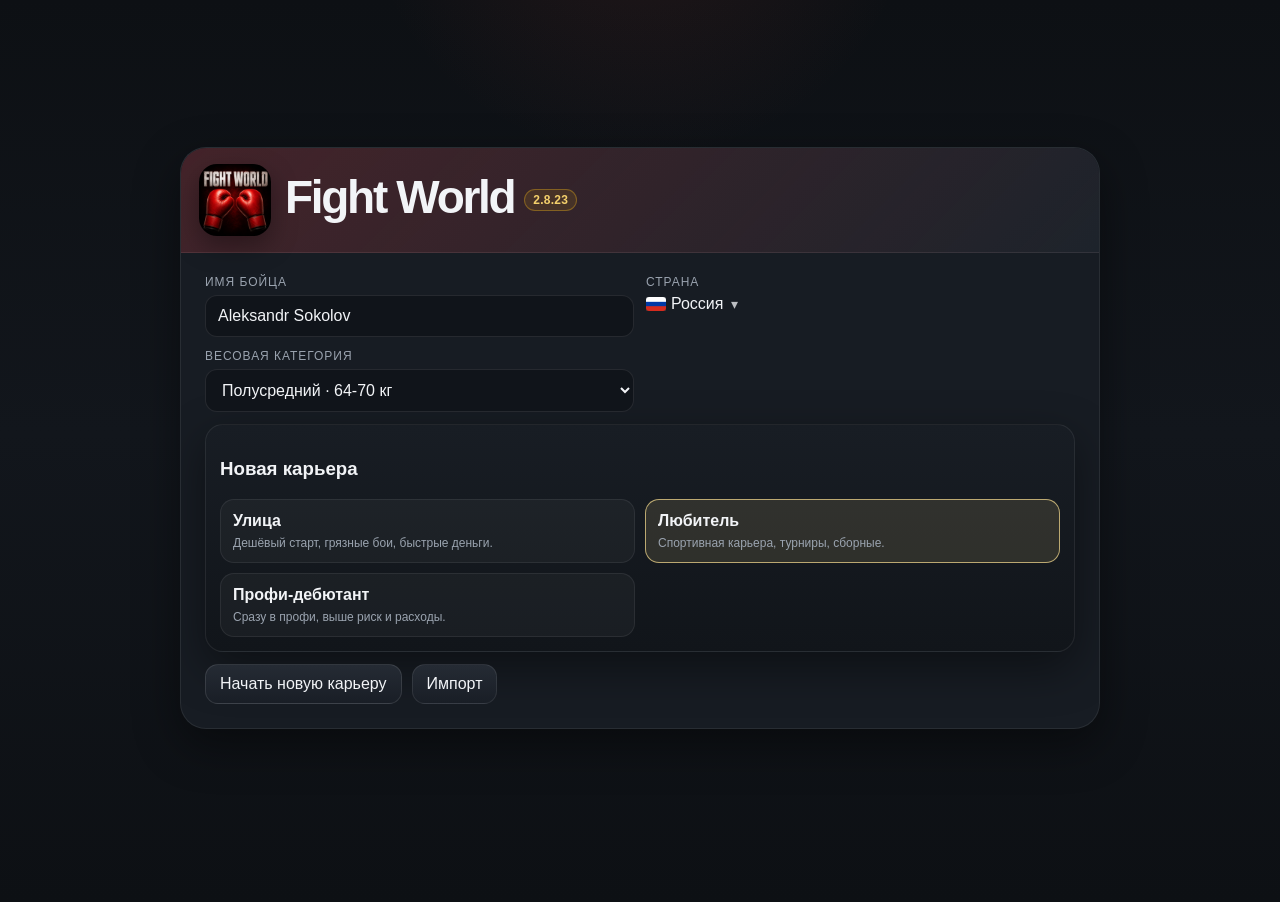
==== commit f9ebefd9: "Continue architecture split 2.8.22-2.8.23" ====
--- a/index.html
+++ b/index.html
@@ -39,6 +39,7 @@
   <script src="src/core/world.js"></script>
   <script src="src/core/fight.js"></script>
   <script src="src/ui/render.js"></script>
+  <script src="src/ui/render/modals.js"></script>
   <script src="src/app/actions/bootstrap-actions.js"></script>
   <script src="src/app/actions/navigation-actions.js"></script>
   <script src="src/app/actions/time-actions.js"></script>
@@ -47,6 +48,8 @@
   <script src="src/app/actions/profile-actions.js"></script>
   <script src="src/app/actions/club-actions.js"></script>
   <script src="src/app/action-router.js"></script>
+  <script src="src/app/actions/change-actions.js"></script>
+  <script src="src/app/change-router.js"></script>
   <script src="src/app.js"></script>
 </body>
 </html>
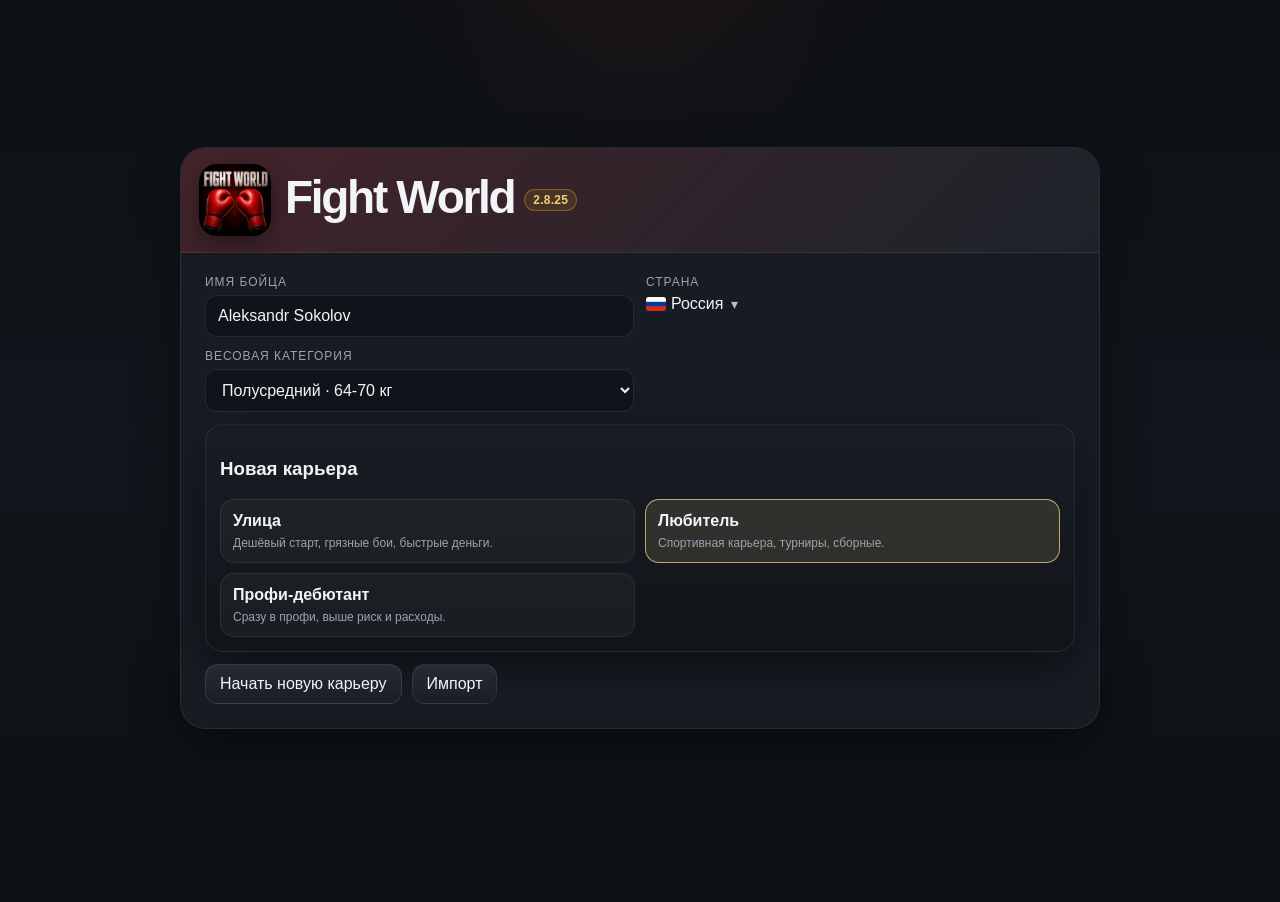
==== commit 58a46e0d: "Split render tabs and fight outcomes 2.8.25" ====
--- a/index.html
+++ b/index.html
@@ -37,9 +37,11 @@
   <script src="src/core/matchmaking.js"></script>
   <script src="src/core/amateur.js"></script>
   <script src="src/core/world.js"></script>
+  <script src="src/core/fight/outcomes.js"></script>
   <script src="src/core/fight.js"></script>
   <script src="src/ui/render.js"></script>
   <script src="src/ui/render/modals.js"></script>
+  <script src="src/ui/render/tabs.js"></script>
   <script src="src/app/actions/bootstrap-actions.js"></script>
   <script src="src/app/actions/navigation-actions.js"></script>
   <script src="src/app/actions/time-actions.js"></script>
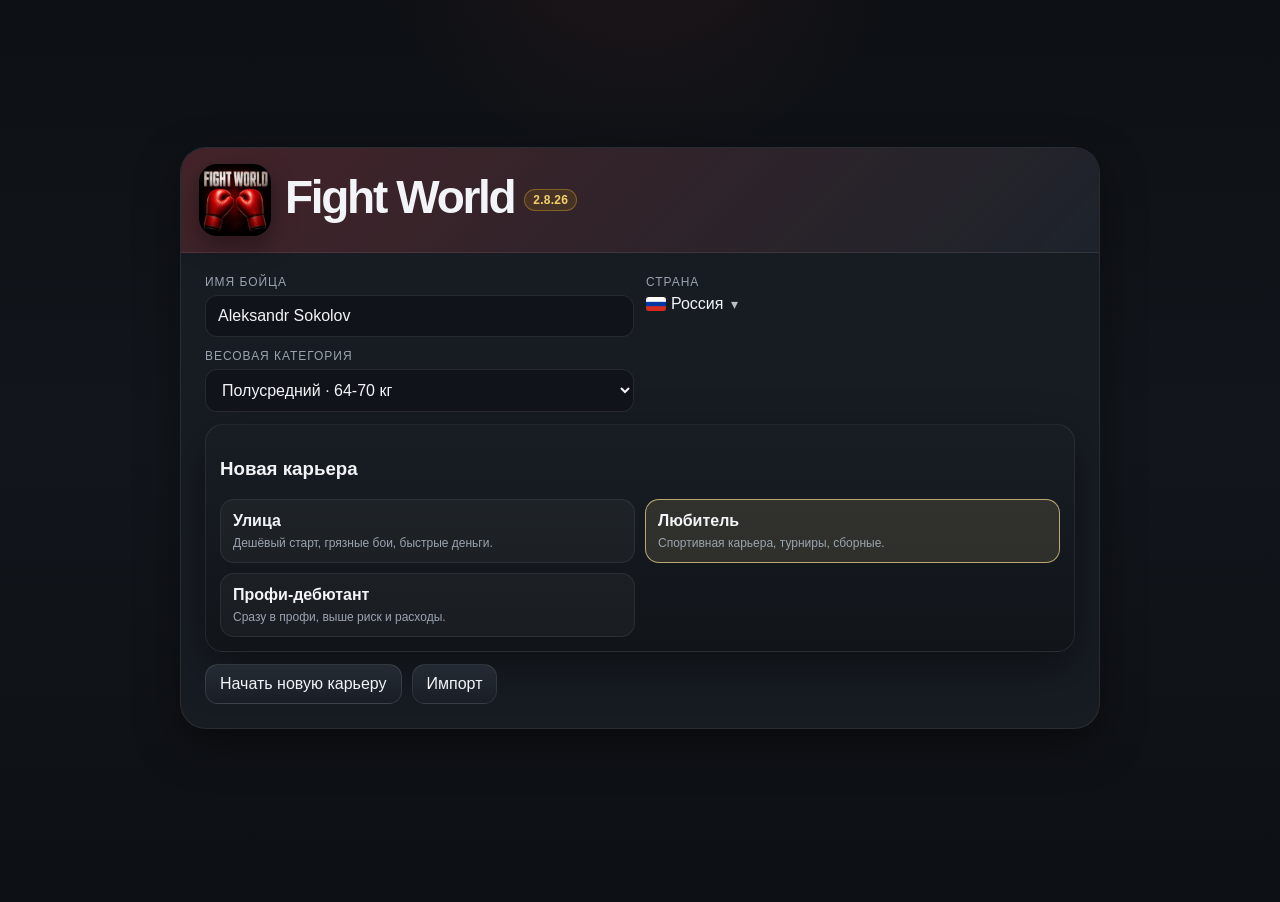
==== commit 0b200d49: "Add fight camp MVP 2.8.26" ====
--- a/index.html
+++ b/index.html
@@ -39,13 +39,17 @@
   <script src="src/core/world.js"></script>
   <script src="src/core/fight/outcomes.js"></script>
   <script src="src/core/fight.js"></script>
+  <script src="src/core/fight/camp.js"></script>
+  <script src="src/core/fight/camp-effects.js"></script>
   <script src="src/ui/render.js"></script>
+  <script src="src/ui/render/fight-camp.js"></script>
   <script src="src/ui/render/modals.js"></script>
   <script src="src/ui/render/tabs.js"></script>
   <script src="src/app/actions/bootstrap-actions.js"></script>
   <script src="src/app/actions/navigation-actions.js"></script>
   <script src="src/app/actions/time-actions.js"></script>
   <script src="src/app/actions/fight-actions.js"></script>
+  <script src="src/app/actions/fight-camp-actions.js"></script>
   <script src="src/app/actions/tournament-actions.js"></script>
   <script src="src/app/actions/profile-actions.js"></script>
   <script src="src/app/actions/club-actions.js"></script>
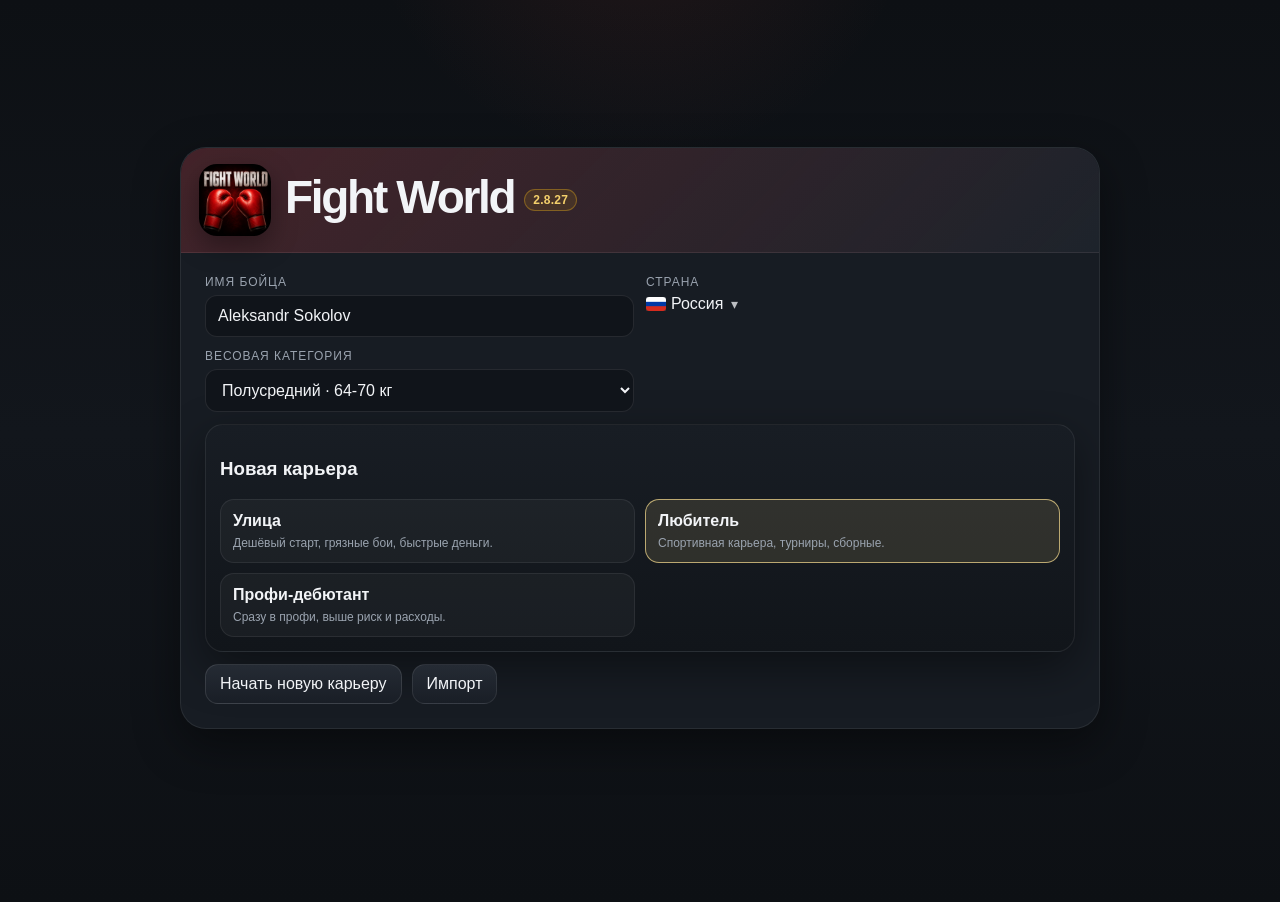
==== commit d4387ace: "Add fighter styles MVP 2.8.27" ====
--- a/index.html
+++ b/index.html
@@ -39,9 +39,12 @@
   <script src="src/core/world.js"></script>
   <script src="src/core/fight/outcomes.js"></script>
   <script src="src/core/fight.js"></script>
+  <script src="src/core/fight/styles.js"></script>
+  <script src="src/core/fight/style-effects.js"></script>
   <script src="src/core/fight/camp.js"></script>
   <script src="src/core/fight/camp-effects.js"></script>
   <script src="src/ui/render.js"></script>
+  <script src="src/ui/render/fighter-styles.js"></script>
   <script src="src/ui/render/fight-camp.js"></script>
   <script src="src/ui/render/modals.js"></script>
   <script src="src/ui/render/tabs.js"></script>
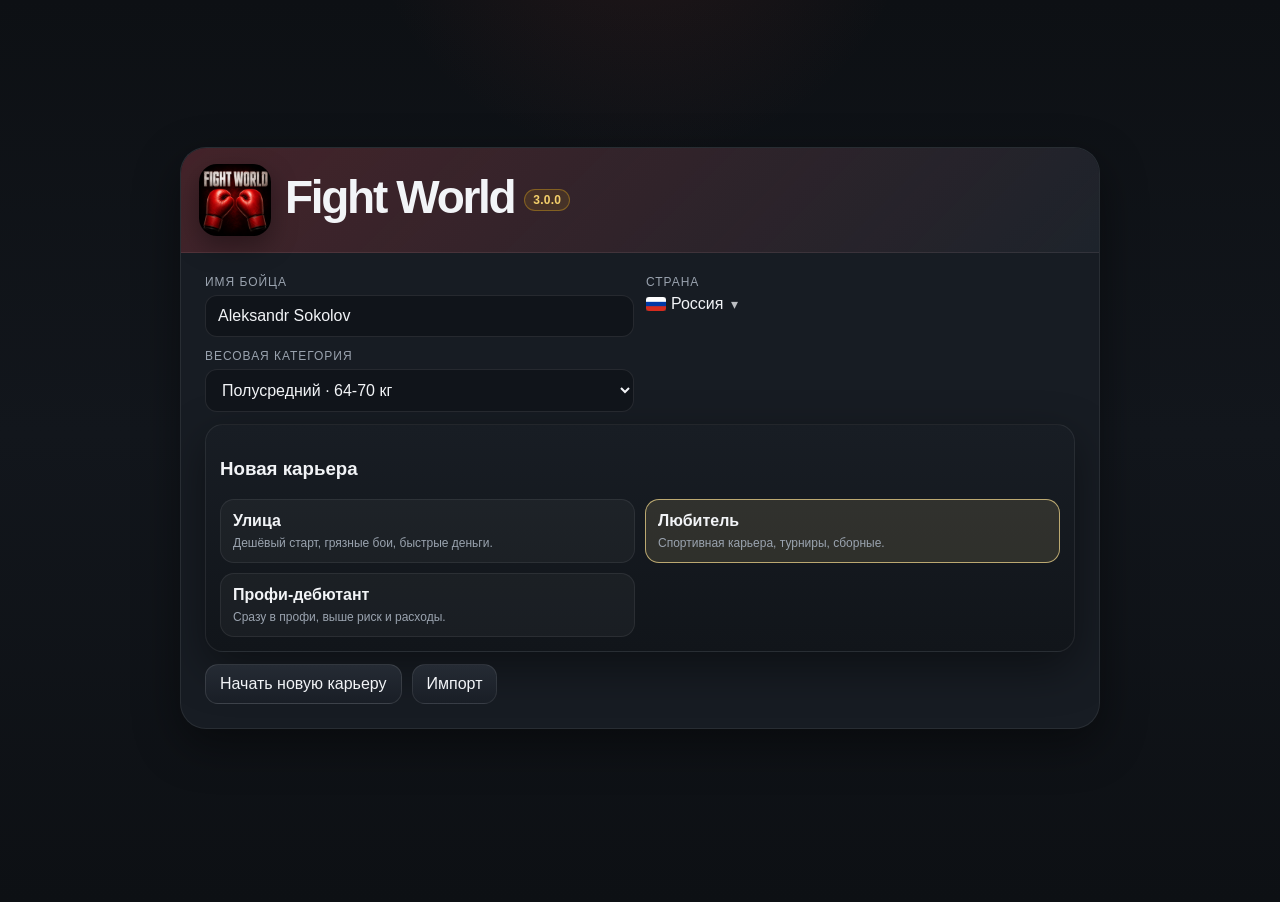
==== commit ccba030b: "Add final gameplay pack 3.0.0" ====
--- a/index.html
+++ b/index.html
@@ -43,11 +43,15 @@
   <script src="src/core/fight/style-effects.js"></script>
   <script src="src/core/fight/camp.js"></script>
   <script src="src/core/fight/camp-effects.js"></script>
+  <script src="src/core/final/objectives.js"></script>
+  <script src="src/core/final/injuries.js"></script>
+  <script src="src/core/final/final-effects.js"></script>
   <script src="src/ui/render.js"></script>
   <script src="src/ui/render/fighter-styles.js"></script>
   <script src="src/ui/render/fight-camp.js"></script>
   <script src="src/ui/render/modals.js"></script>
   <script src="src/ui/render/tabs.js"></script>
+  <script src="src/ui/render/final-pack.js"></script>
   <script src="src/app/actions/bootstrap-actions.js"></script>
   <script src="src/app/actions/navigation-actions.js"></script>
   <script src="src/app/actions/time-actions.js"></script>
@@ -56,6 +60,7 @@
   <script src="src/app/actions/tournament-actions.js"></script>
   <script src="src/app/actions/profile-actions.js"></script>
   <script src="src/app/actions/club-actions.js"></script>
+  <script src="src/app/actions/final-pack-actions.js"></script>
   <script src="src/app/action-router.js"></script>
   <script src="src/app/actions/change-actions.js"></script>
   <script src="src/app/change-router.js"></script>
